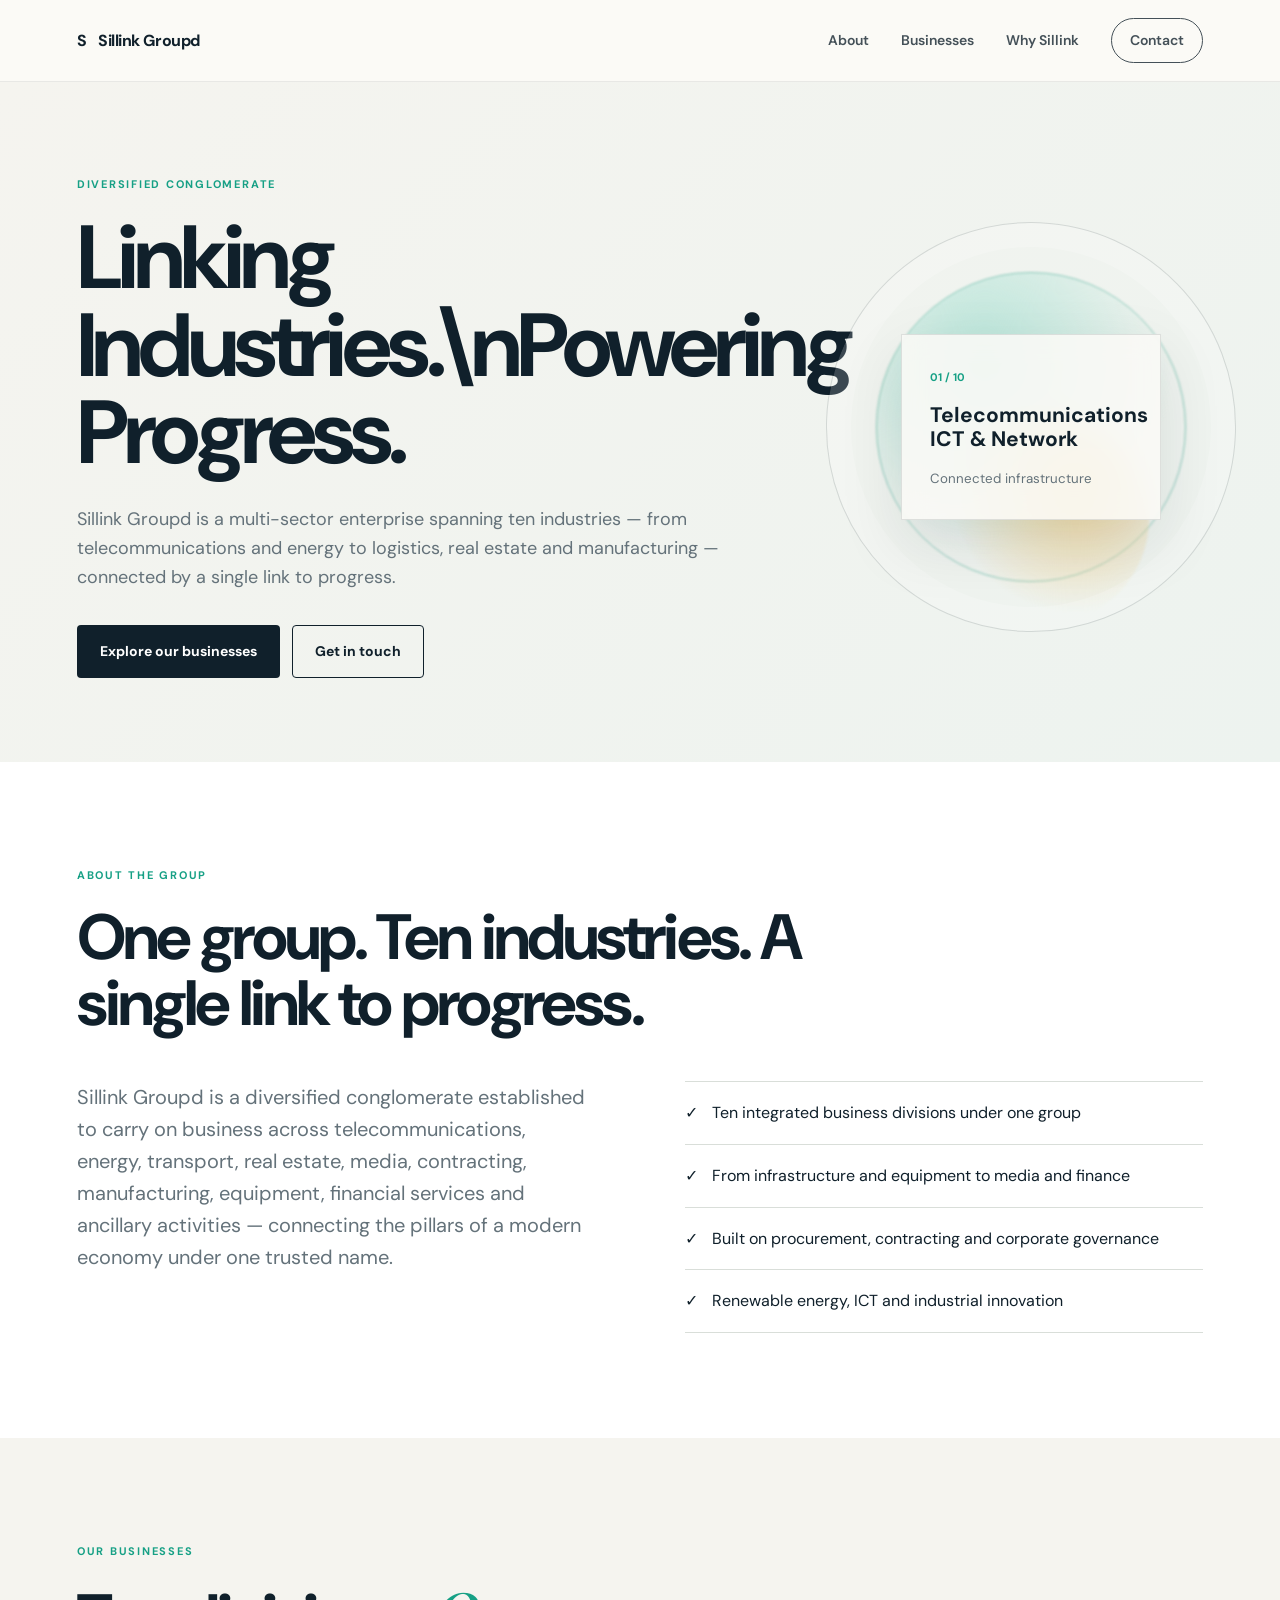
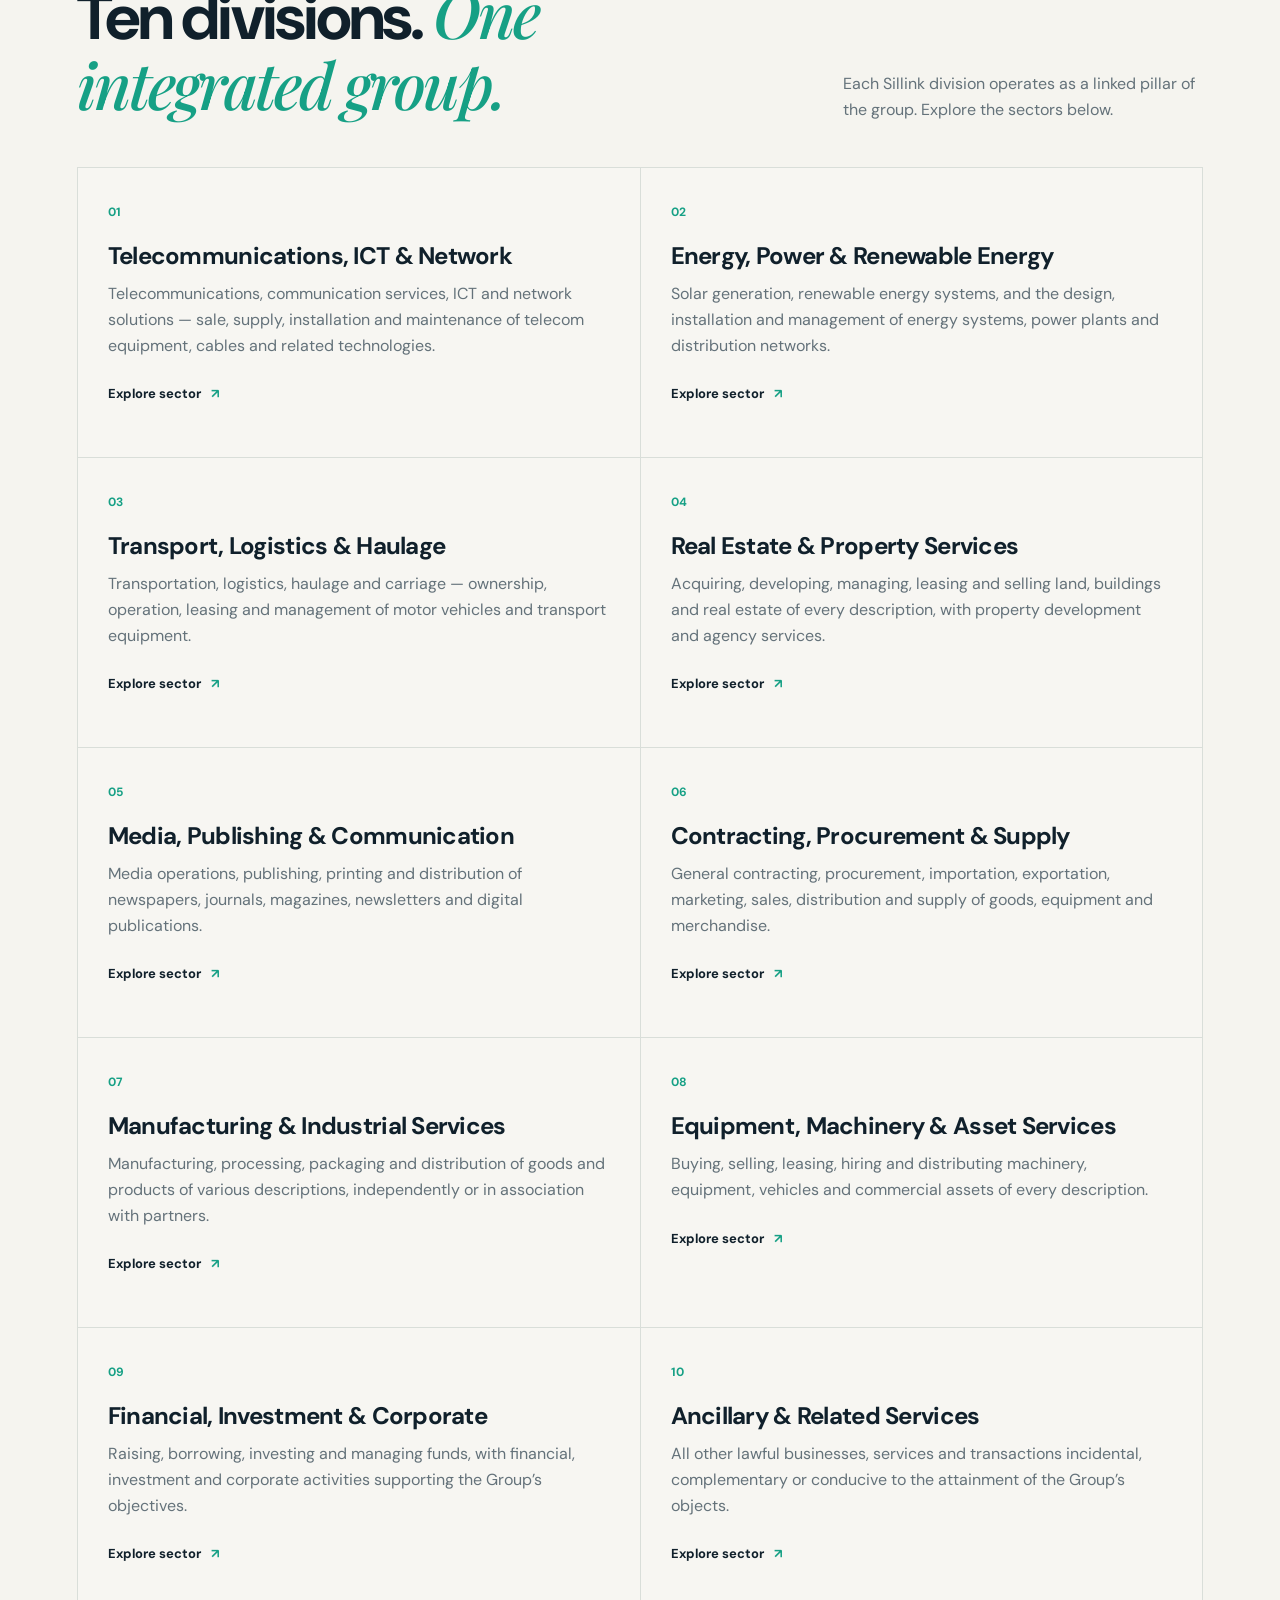
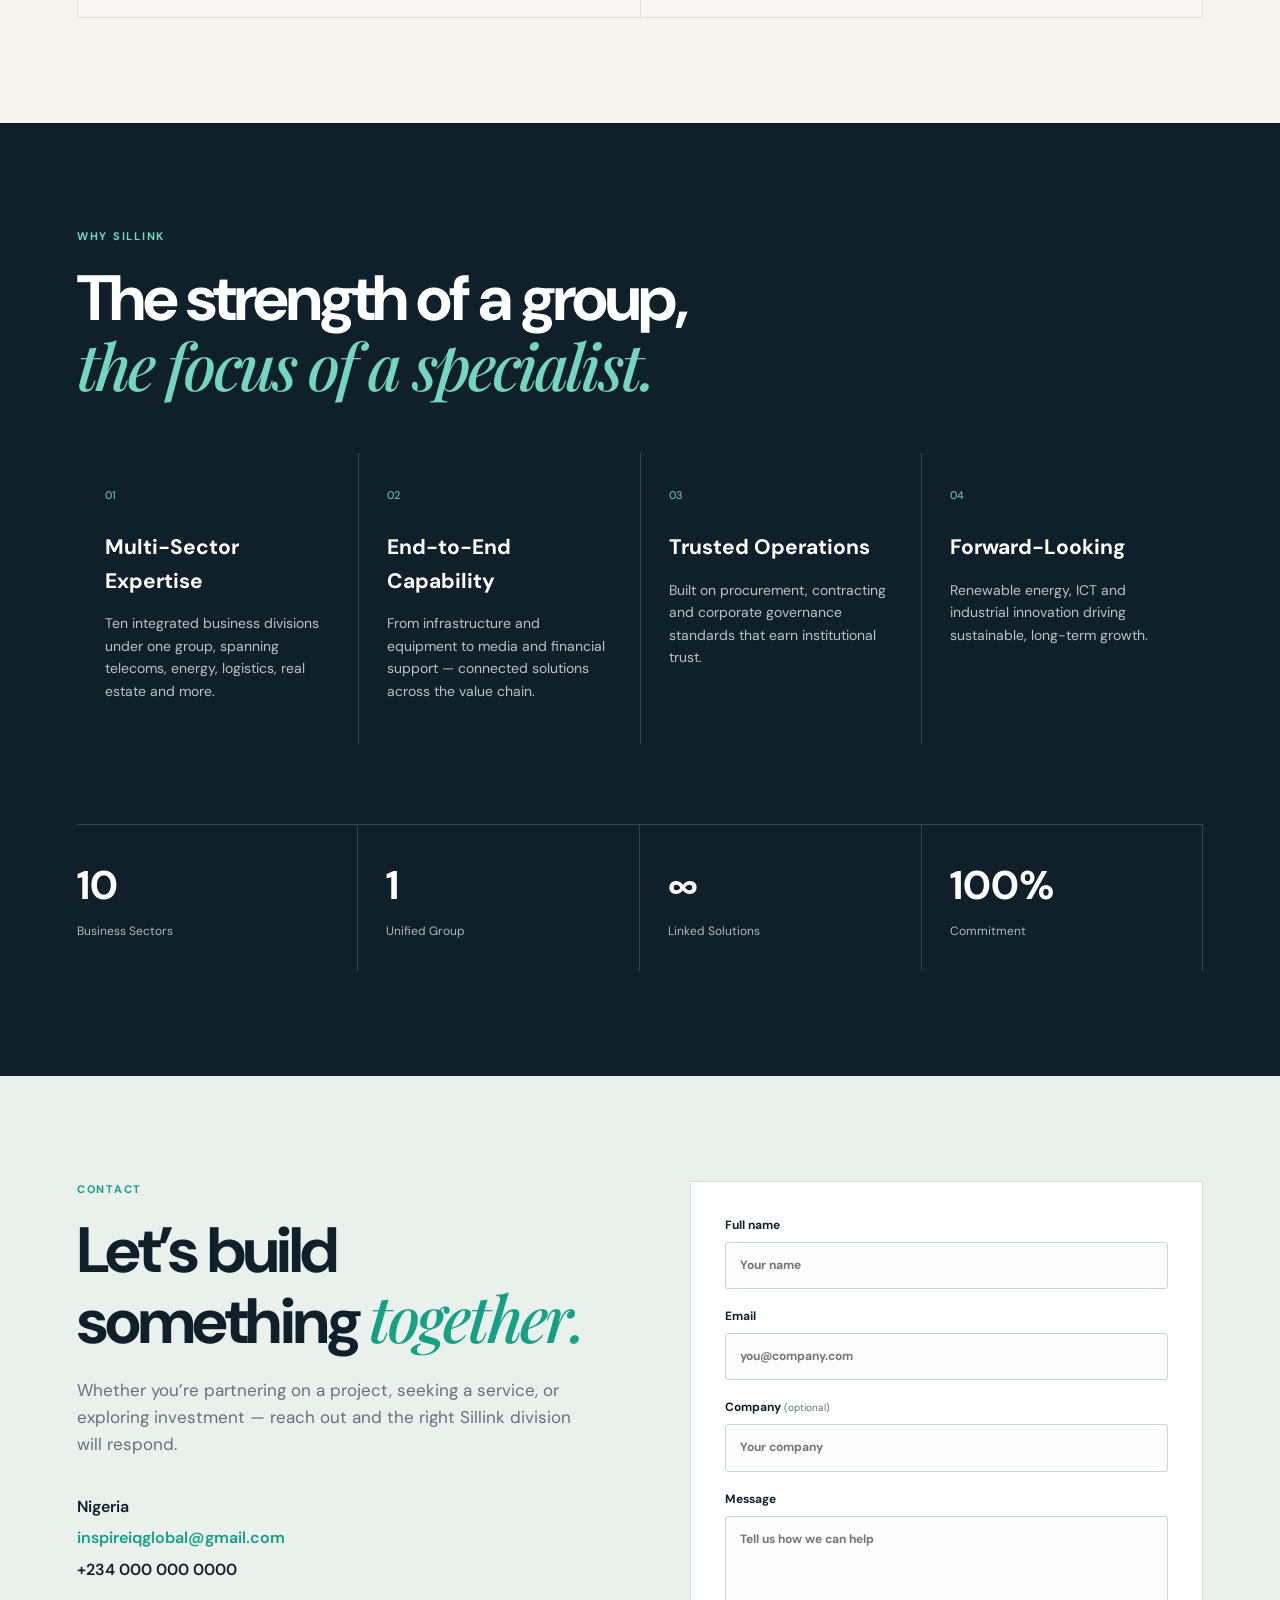
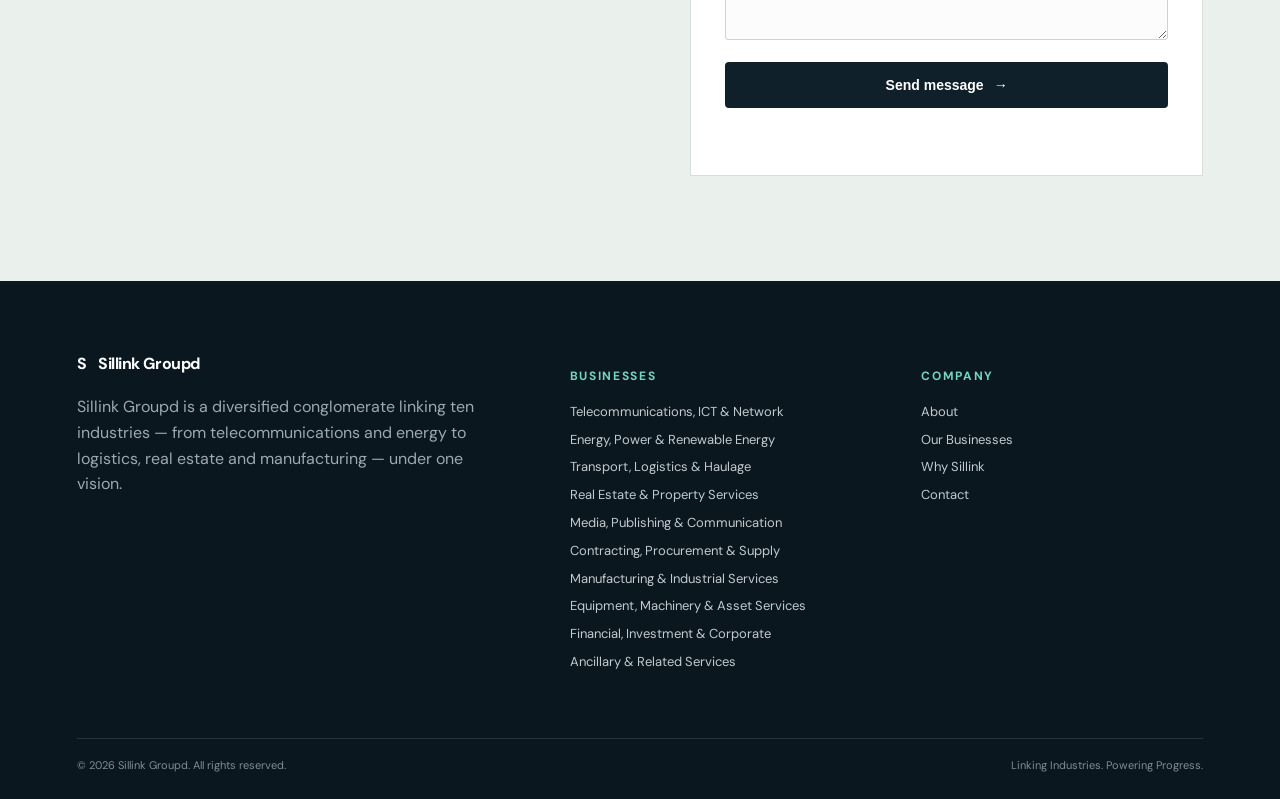
==== index.html @ 0e51fde2 "Add files via upload" ====
<!doctype html>
<html lang="en"><head><meta charset="utf-8"><meta name="viewport" content="width=device-width, initial-scale=1">
<meta name="description" content="Sillink Groupd — Linking Industries. Powering Progress."><meta name="theme-color" content="#10202b"><title>Sillink Groupd | Linking Industries. Powering Progress.</title>
<link rel="icon" href="data:image/svg+xml,%3Csvg xmlns='http://www.w3.org/2000/svg' viewBox='0 0 64 64'%3E%3Crect width='64' height='64' rx='14' fill='%2310202b'/%3E%3Cpath d='M16 19h32v8H25v5h17a7 7 0 0 1 0 14H16v-8h24v-5H23a7 7 0 0 1-7-7z' fill='%2316a085'/%3E%3C/svg%3E">
<style>@import url('https://fonts.googleapis.com/css2?family=DM+Sans:wght@400;500;600;700&family=Playfair+Display:ital,wght@0,500;0,600;1,500;1,600&display=swap');
:root{--ink:#10202b;--accent:#16a085;--gold:#d8a84e;--cream:#f5f4ef;--paper:#fbfaf6;--line:#d9ded9;--muted:#64727a}*{box-sizing:border-box}html{scroll-behavior:smooth}body{margin:0;color:var(--ink);font-family:'DM Sans',sans-serif;background:var(--paper);line-height:1.6}a{text-decoration:none;color:inherit}.site-header{height:82px;display:flex;align-items:center;justify-content:space-between;padding:0 6vw;border-bottom:1px solid rgba(16,32,43,.08);background:rgba(251,250,246,.92);backdrop-filter:blur(14px);position:sticky;top:0;z-index:20}.brand{display:flex;align-items:center;gap:12px;font-weight:700;letter-spacing:-.03em}.brand img{width:34px;height:34px}.site-header nav{display:flex;gap:32px;align-items:center;font-size:14px;font-weight:600}.site-header nav a{opacity:.78}.site-header nav a:hover{opacity:1}.nav-cta{padding:10px 18px;border:1px solid var(--ink);border-radius:99px}.menu{display:none;background:none;border:0;font-size:25px}.hero{min-height:680px;padding:90px 6vw 80px;display:grid;grid-template-columns:1.1fr .9fr;gap:40px;align-items:center;background:linear-gradient(135deg,#f5f4ef 0%,#edf3ef 100%)}.eyebrow,.section-kicker{text-transform:uppercase;letter-spacing:.16em;font-size:11px;font-weight:700;color:var(--accent);margin-bottom:20px}.hero h1{font-size:clamp(52px,7vw,92px);line-height:.98;letter-spacing:-.055em;margin:0 0 28px}.hero h1 em,h2 em{font-family:'Playfair Display',serif;font-weight:500;color:var(--accent)}.hero p{font-size:18px;max-width:650px;color:var(--muted);margin:0 0 34px}.actions{display:flex;gap:12px;flex-wrap:wrap}.btn{display:inline-flex;align-items:center;justify-content:center;gap:10px;padding:14px 22px;border-radius:4px;border:1px solid transparent;font-weight:700;font-size:14px;cursor:pointer}.btn.primary{background:var(--ink);color:white}.btn.primary:hover{background:var(--accent)}.btn.secondary{border-color:var(--ink)}.hero-art{height:480px;position:relative;display:grid;place-items:center}.orb{position:absolute;border-radius:50%;filter:blur(1px)}.orb-a{width:310px;height:310px;background:radial-gradient(circle at 35% 30%,#b6e4d8,transparent 64%);border:1px solid #8ac9ba}.orb-b{width:210px;height:210px;background:radial-gradient(circle at 65% 35%,#f0d79d,transparent 65%);right:8%;bottom:9%}.ring{position:absolute;width:410px;height:410px;border:1px solid rgba(16,32,43,.13);border-radius:50%;transform:rotate(24deg);box-shadow:inset 0 0 0 24px rgba(255,255,255,.18)}.sector-card{position:relative;background:rgba(251,250,246,.87);border:1px solid rgba(16,32,43,.12);padding:28px;width:260px;box-shadow:0 24px 60px rgba(16,32,43,.1);backdrop-filter:blur(12px)}.sector-card span{font-size:11px;color:var(--accent);font-weight:700}.sector-card strong{display:block;font-size:21px;line-height:1.15;margin:14px 0}.sector-card small{color:var(--muted)}section{padding:105px 6vw}.intro{background:white}.intro h2,.businesses h2,.why h2,.contact h2{font-size:clamp(38px,5vw,64px);line-height:1.03;letter-spacing:-.045em;margin:0 0 45px;max-width:850px}.intro-grid{display:grid;grid-template-columns:1fr 1fr;gap:90px}.intro-grid>p{font-size:20px;color:var(--muted);margin:0}.checklist{border-top:1px solid var(--line)}.checklist div{padding:18px 0;border-bottom:1px solid var(--line);display:flex;gap:14px}.checklist div:first-letter{color:var(--accent)}.businesses{background:var(--cream)}.section-head{display:flex;justify-content:space-between;gap:60px;align-items:end;margin-bottom:45px}.section-head h2{margin-bottom:0}.section-head>p{max-width:360px;color:var(--muted);margin:0}.business-grid{display:grid;grid-template-columns:repeat(2,1fr);border-top:1px solid var(--line);border-left:1px solid var(--line)}.business{min-height:290px;padding:30px;border-right:1px solid var(--line);border-bottom:1px solid var(--line);transition:.25s;background:rgba(255,255,255,.18)}.business:hover{background:white;transform:translateY(-3px)}.business>span{font-size:12px;color:var(--accent);font-weight:700}.business h3{font-size:24px;line-height:1.15;margin:18px 0 12px;letter-spacing:-.03em}.business p{color:var(--muted);max-width:650px;margin:0 0 22px}.business a{font-size:13px;font-weight:700}.business a b{color:var(--accent);margin-left:7px}.why{background:var(--ink);color:white}.why .section-kicker{color:#74d5c1}.why h2{color:white}.why h2 em{color:#74d5c1}.why-grid{display:grid;grid-template-columns:repeat(4,1fr);gap:1px;background:rgba(255,255,255,.16);margin-top:50px}.why-grid article{padding:28px;background:var(--ink);min-height:250px}.why-grid span{font-size:11px;color:#74d5c1}.why-grid h3{font-size:21px;margin:25px 0 10px}.why-grid p{color:#b9c3c7;font-size:14px}.stats{display:grid;grid-template-columns:repeat(4,1fr);border-top:1px solid rgba(255,255,255,.16);margin-top:80px}.stats div{padding:28px 0;border-right:1px solid rgba(255,255,255,.16)}.stats div:not(:first-child){padding-left:28px}.stats strong{font-size:40px;display:block}.stats span{font-size:12px;color:#aeb9be}.contact{display:grid;grid-template-columns:1fr 1fr;gap:100px;background:#eaf0ec}.contact h2{margin-bottom:22px}.contact-copy>p{color:var(--muted);font-size:17px;max-width:600px}.contact-details{display:flex;flex-direction:column;gap:6px;margin-top:35px;font-weight:600}.contact-details a{color:var(--accent)}form{background:white;padding:34px;border:1px solid var(--line)}label{display:block;font-size:12px;font-weight:700;margin-bottom:18px}label small{font-weight:400;color:var(--muted)}input,textarea{display:block;width:100%;margin-top:7px;padding:13px 14px;border:1px solid #ccd4d0;border-radius:3px;font:inherit;background:#fbfcfb;outline:none}input:focus,textarea:focus{border-color:var(--accent)}form .btn{width:100%;margin-top:4px}#formStatus{font-size:13px;margin-top:13px;color:var(--accent);min-height:20px}footer{background:#0b171f;color:white;padding:70px 6vw 25px}.footer-main{display:grid;grid-template-columns:1.5fr 1fr 1fr;gap:70px}.footer-main .brand{margin-bottom:18px}.footer-main p{color:#9ca9af;max-width:430px}.footer-main h4{font-size:12px;text-transform:uppercase;letter-spacing:.14em;color:#74d5c1}.footer-links{display:flex;flex-direction:column;gap:7px;font-size:13px;color:#c2cace}.footer-bottom{margin-top:65px;padding-top:18px;border-top:1px solid rgba(255,255,255,.12);display:flex;justify-content:space-between;color:#7f8d94;font-size:11px}.footer-links a:hover{color:white}@media(max-width:850px){.site-header nav{display:none}.site-header nav.open{display:flex;position:absolute;top:82px;left:0;right:0;background:var(--paper);padding:20px 6vw;flex-direction:column;align-items:flex-start;border-bottom:1px solid var(--line)}.menu{display:block}.hero,.contact{grid-template-columns:1fr}.hero-art{height:350px}.intro-grid,.business-grid{grid-template-columns:1fr}.section-head{display:block}.section-head>p{margin-top:20px}.why-grid{grid-template-columns:1fr 1fr}.stats{grid-template-columns:1fr 1fr}.footer-main{grid-template-columns:1fr 1fr}.footer-main>div:first-child{grid-column:1/-1}}@media(max-width:520px){section{padding:75px 5vw}.site-header{padding:0 5vw}.hero{padding:70px 5vw}.hero h1{font-size:48px}.hero-art{transform:scale(.86)}.why-grid,.stats,.footer-main{grid-template-columns:1fr}.footer-main>div:first-child{grid-column:auto}.footer-bottom{display:block}.footer-bottom span{display:block;margin:8px 0}}

</style></head><body>
<header class="site-header"><a class="brand" href="#top" aria-label="Sillink Groupd home"><span class="brand-mark" aria-hidden="true">S</span><span data-content="brand">Sillink Groupd</span></a><button class="menu" aria-label="Open menu" aria-expanded="false">☰</button><nav><a href="#about">About</a><a href="#businesses">Businesses</a><a href="#why">Why Sillink</a><a href="#contact" class="nav-cta">Contact</a></nav></header>
<main id="top"><section class="hero"><div class="hero-copy"><div class="eyebrow" data-content="eyebrow">Diversified Conglomerate</div><h1 data-content="heroTitle">Linking Industries.<br><em>Powering Progress.</em></h1><p data-content="heroText"></p><div class="actions"><a href="#businesses" class="btn primary" data-content="heroPrimary">Explore our businesses</a><a href="#contact" class="btn secondary" data-content="heroSecondary">Get in touch <span>↗</span></a></div></div><div class="hero-art" aria-hidden="true"><div class="orb orb-a"></div><div class="orb orb-b"></div><div class="ring"></div><div class="sector-card"><span>01 / 10</span><strong>Telecommunications<br>ICT &amp; Network</strong><small>Connected infrastructure</small></div></div></section>
<section class="intro" id="about"><div class="section-kicker">About the Group</div><h2 data-content="aboutTitle"></h2><div class="intro-grid"><p data-content="aboutText"></p><div class="checklist"><div>✓ <span>Ten integrated business divisions under one group</span></div><div>✓ <span>From infrastructure and equipment to media and finance</span></div><div>✓ <span>Built on procurement, contracting and corporate governance</span></div><div>✓ <span>Renewable energy, ICT and industrial innovation</span></div></div></div></section>
<section class="businesses" id="businesses"><div class="section-head"><div><div class="section-kicker">Our Businesses</div><h2>Ten divisions. <em>One integrated group.</em></h2></div><p>Each Sillink division operates as a linked pillar of the group. Explore the sectors below.</p></div><div class="business-grid" id="businessGrid"></div></section>
<section class="why" id="why"><div class="section-kicker">Why Sillink</div><h2>The strength of a group,<br><em>the focus of a specialist.</em></h2><div class="why-grid" id="whyGrid"></div><div class="stats"><div><strong>10</strong><span>Business Sectors</span></div><div><strong>1</strong><span>Unified Group</span></div><div><strong>∞</strong><span>Linked Solutions</span></div><div><strong>100%</strong><span>Commitment</span></div></div></section>
<section class="contact" id="contact"><div class="contact-copy"><div class="section-kicker">Contact</div><h2>Let’s build something <em>together.</em></h2><p>Whether you’re partnering on a project, seeking a service, or exploring investment — reach out and the right Sillink division will respond.</p><div class="contact-details"><span>Nigeria</span><a data-content="email" href="mailto:inspireiqglobal@gmail.com">inspireiqglobal@gmail.com</a><span data-content="phone">+234 000 000 0000</span></div></div>
<form id="contactForm"><label>Full name<input required name="name" autocomplete="name" placeholder="Your name"></label><label>Email<input required type="email" name="email" autocomplete="email" placeholder="you@company.com"></label><label>Company <small>(optional)</small><input name="company" autocomplete="organization" placeholder="Your company"></label><label>Message<textarea required name="message" rows="5" placeholder="Tell us how we can help"></textarea></label><button class="btn primary" type="submit">Send message <span>→</span></button><div id="formStatus" role="status" aria-live="polite"></div></form></section></main>
<footer><div class="footer-main"><div><a class="brand" href="#top"><span class="brand-mark" aria-hidden="true">S</span><span data-content="brand">Sillink Groupd</span></a><p data-content="footerText"></p></div><div><h4>Businesses</h4><div class="footer-links" id="footerBusinesses"></div></div><div><h4>Company</h4><div class="footer-links"><a href="#about">About</a><a href="#businesses">Our Businesses</a><a href="#why">Why Sillink</a><a href="#contact">Contact</a></div></div></div><div class="footer-bottom"><span data-content="copyright">© 2026 Sillink Groupd. All rights reserved.</span><span data-content="tagline">Linking Industries. Powering Progress.</span></div></footer>
<script>
const content={"brand": "Sillink Groupd", "eyebrow": "Diversified Conglomerate", "heroTitle": "Linking Industries.\\nPowering Progress.", "heroText": "Sillink Groupd is a multi-sector enterprise spanning ten industries — from telecommunications and energy to logistics, real estate and manufacturing — connected by a single link to progress.", "heroPrimary": "Explore our businesses", "heroSecondary": "Get in touch", "aboutTitle": "One group. Ten industries. A single link to progress.", "aboutText": "Sillink Groupd is a diversified conglomerate established to carry on business across telecommunications, energy, transport, real estate, media, contracting, manufacturing, equipment, financial services and ancillary activities — connecting the pillars of a modern economy under one trusted name.", "email": "inspireiqglobal@gmail.com", "phone": "+234 000 000 0000", "footerText": "Sillink Groupd is a diversified conglomerate linking ten industries — from telecommunications and energy to logistics, real estate and manufacturing — under one vision.", "copyright": "© 2026 Sillink Groupd. All rights reserved.", "tagline": "Linking Industries. Powering Progress.", "theme": {"ink": "#10202b", "accent": "#16a085", "gold": "#d8a84e", "cream": "#f5f4ef", "paper": "#fbfaf6"}, "businesses": [["01", "Telecommunications, ICT & Network", "Telecommunications, communication services, ICT and network solutions — sale, supply, installation and maintenance of telecom equipment, cables and related technologies."], ["02", "Energy, Power & Renewable Energy", "Solar generation, renewable energy systems, and the design, installation and management of energy systems, power plants and distribution networks."], ["03", "Transport, Logistics & Haulage", "Transportation, logistics, haulage and carriage — ownership, operation, leasing and management of motor vehicles and transport equipment."], ["04", "Real Estate & Property Services", "Acquiring, developing, managing, leasing and selling land, buildings and real estate of every description, with property development and agency services."], ["05", "Media, Publishing & Communication", "Media operations, publishing, printing and distribution of newspapers, journals, magazines, newsletters and digital publications."], ["06", "Contracting, Procurement & Supply", "General contracting, procurement, importation, exportation, marketing, sales, distribution and supply of goods, equipment and merchandise."], ["07", "Manufacturing & Industrial Services", "Manufacturing, processing, packaging and distribution of goods and products of various descriptions, independently or in association with partners."], ["08", "Equipment, Machinery & Asset Services", "Buying, selling, leasing, hiring and distributing machinery, equipment, vehicles and commercial assets of every description."], ["09", "Financial, Investment & Corporate", "Raising, borrowing, investing and managing funds, with financial, investment and corporate activities supporting the Group’s objectives."], ["10", "Ancillary & Related Services", "All other lawful businesses, services and transactions incidental, complementary or conducive to the attainment of the Group’s objects."]], "why": [["Multi-Sector Expertise", "Ten integrated business divisions under one group, spanning telecoms, energy, logistics, real estate and more."], ["End-to-End Capability", "From infrastructure and equipment to media and financial support — connected solutions across the value chain."], ["Trusted Operations", "Built on procurement, contracting and corporate governance standards that earn institutional trust."], ["Forward-Looking", "Renewable energy, ICT and industrial innovation driving sustainable, long-term growth."]]};
const esc=s=>String(s??'').replace(/[&<>"']/g,m=>({'&':'&amp;','<':'&lt;','>':'&gt;','"':'&quot;',"'":'&#039;'}[m]));
function render(){document.querySelectorAll('[data-content]').forEach(el=>{const k=el.dataset.content;if(content[k]!==undefined){el.textContent=content[k];if(k==='email'&&el.tagName==='A')el.href='mailto:'+content[k];}});document.title=(content.brand||'Sillink Groupd')+' | Linking Industries. Powering Progress.';if(content.theme)Object.entries(content.theme).forEach(([k,v])=>document.documentElement.style.setProperty('--'+k,v));
const bg=document.getElementById('businessGrid');bg.innerHTML=content.businesses.map(b=>`<article class="business"><span>${esc(b[0])}</span><h3>${esc(b[1])}</h3><p>${esc(b[2])}</p><a href="#contact">Explore sector <b>↗</b></a></article>`).join('');
document.getElementById('whyGrid').innerHTML=content.why.map((w,i)=>`<article><span>0${i+1}</span><h3>${esc(w[0])}</h3><p>${esc(w[1])}</p></article>`).join('');document.getElementById('footerBusinesses').innerHTML=content.businesses.map(b=>`<a href="#businesses">${esc(b[1])}</a>`).join('');const title=document.querySelector('.hero h1');if(title&&content.heroTitle){const p=content.heroTitle.split('\n');title.innerHTML=esc(p[0])+'<br><em>'+esc(p[1]||'')+'</em>';}}
render();document.querySelector('.menu').addEventListener('click',()=>{const nav=document.querySelector('nav');nav.classList.toggle('open');document.querySelector('.menu').setAttribute('aria-expanded',nav.classList.contains('open')?'true':'false');});document.querySelectorAll('nav a').forEach(a=>a.addEventListener('click',()=>document.querySelector('nav').classList.remove('open')));
document.getElementById('contactForm').addEventListener('submit',e=>{e.preventDefault();const f=new FormData(e.target);const subject=encodeURIComponent('Sillink Groupd website enquiry — '+f.get('name'));const body=encodeURIComponent('Name: '+f.get('name')+'\nEmail: '+f.get('email')+'\nCompany: '+(f.get('company')||'Not provided')+'\n\nMessage:\n'+f.get('message'));document.getElementById('formStatus').textContent='Opening your email app to send this enquiry. If it does not open, email inspireiqglobal@gmail.com directly.';window.location.href='mailto:inspireiqglobal@gmail.com?subject='+subject+'&body='+body;});
</script></body></html>
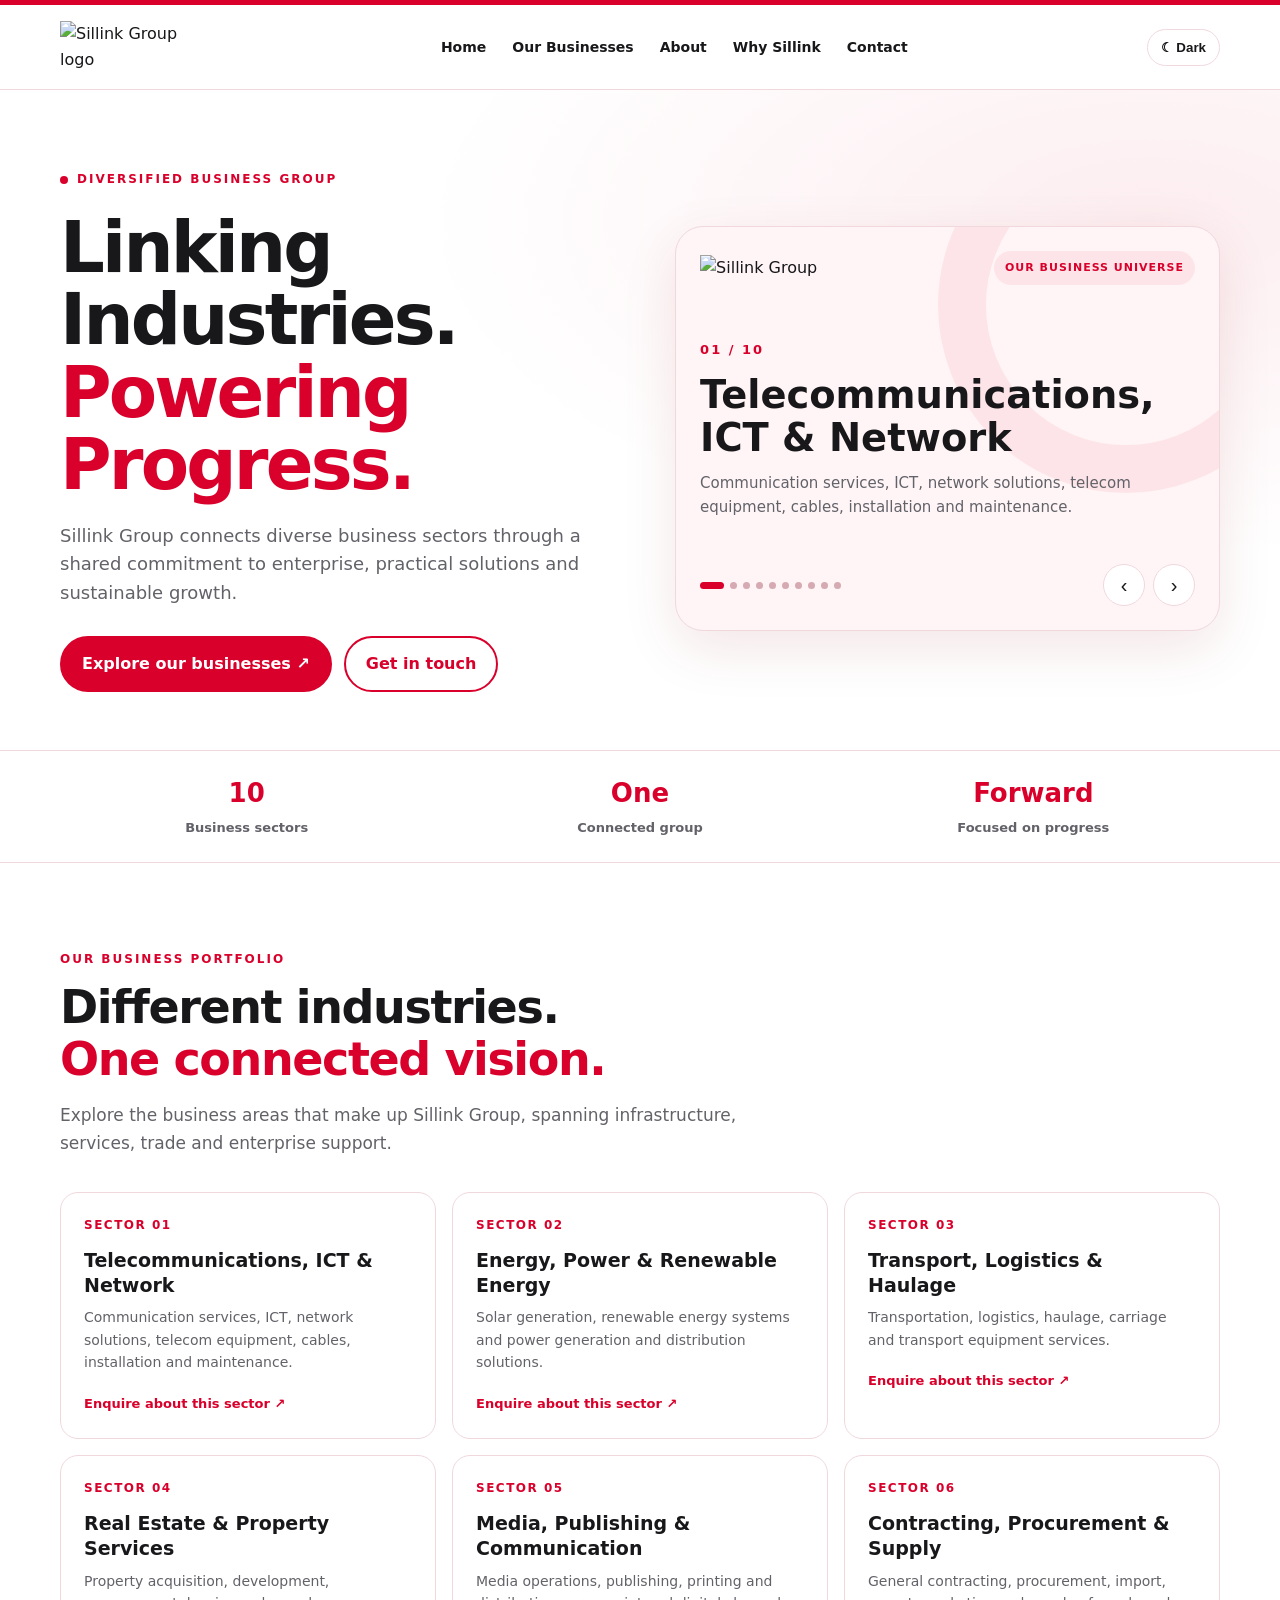
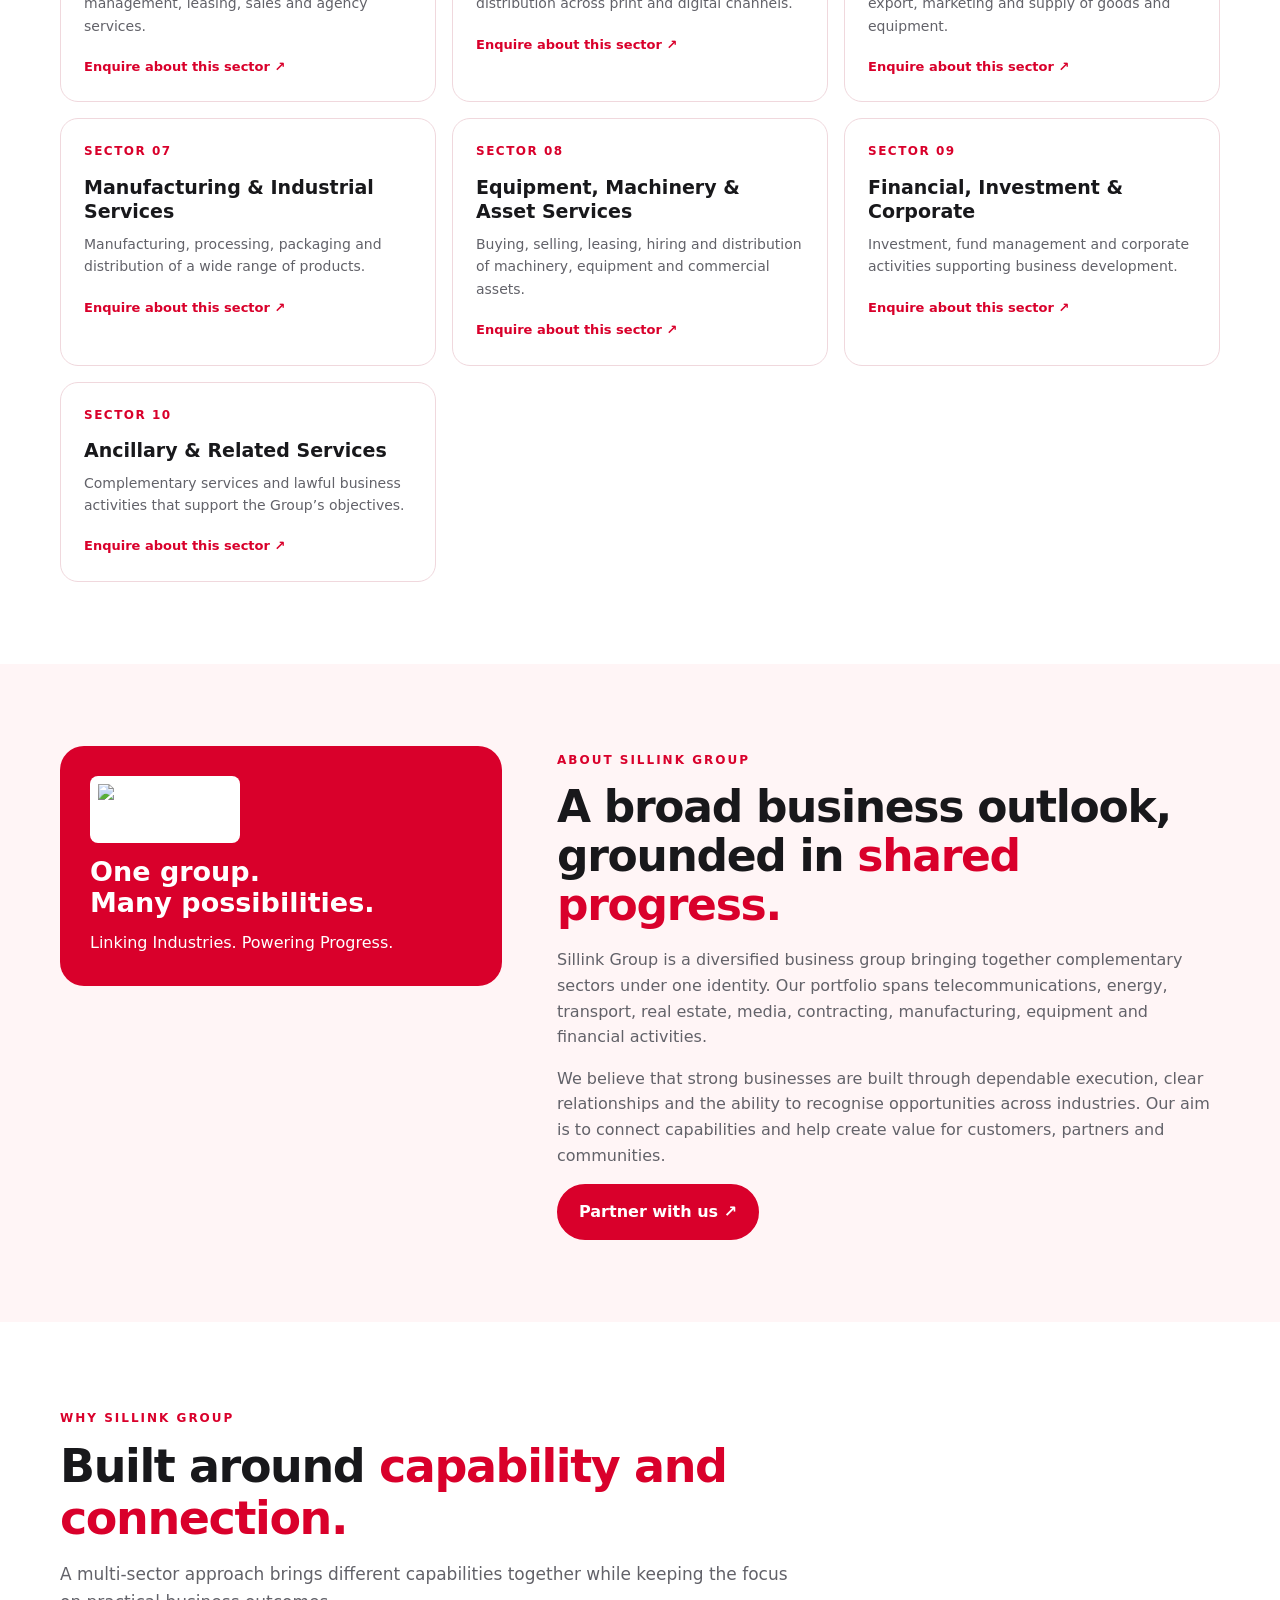
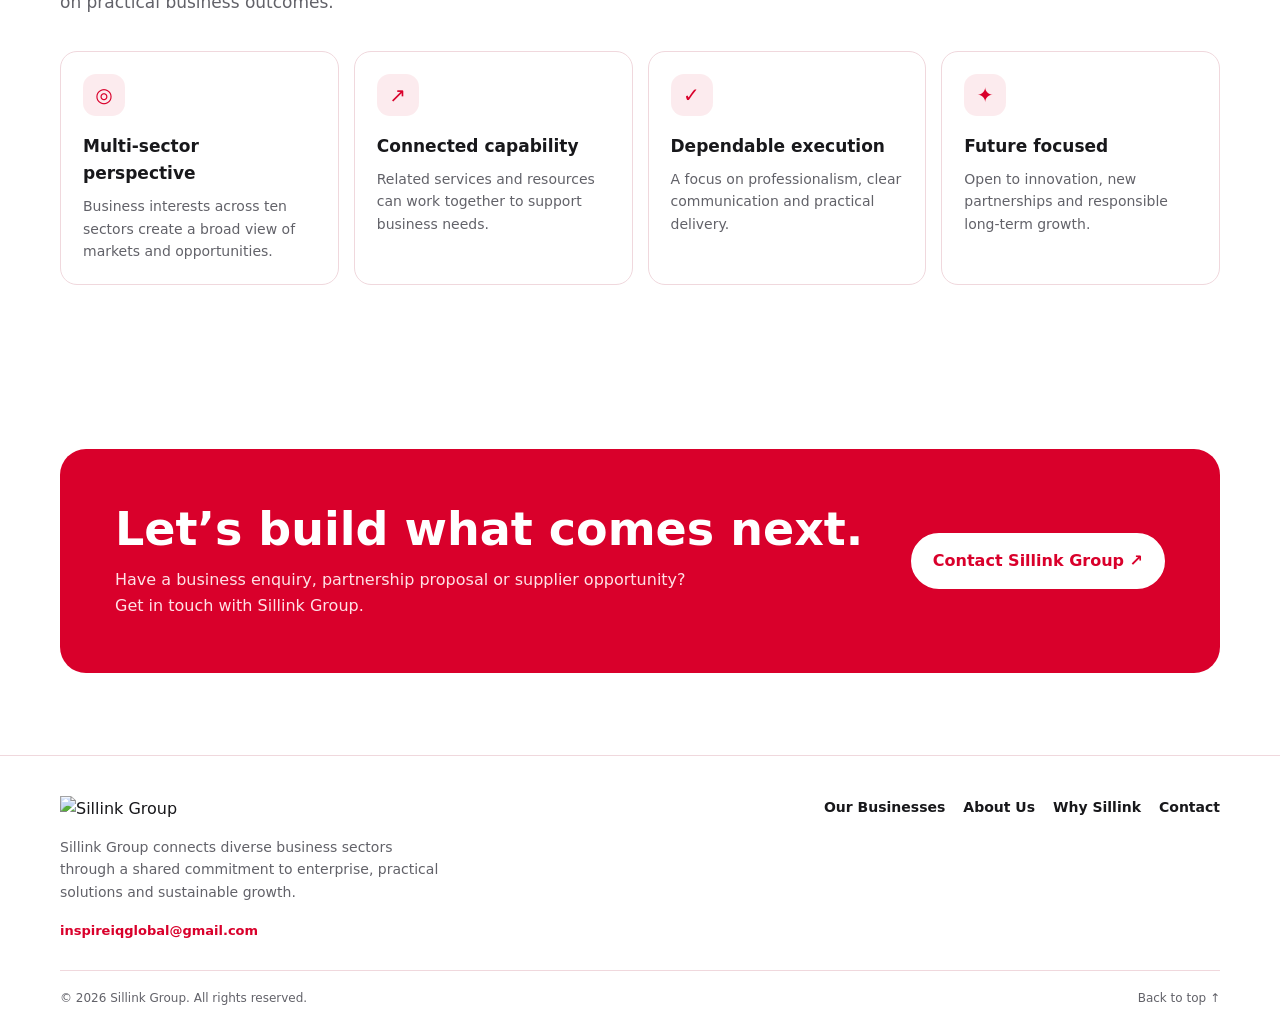
==== commit 24b2ab9b: "Add files via upload" ====
--- a/index.html
+++ b/index.html
@@ -1,25 +1,41 @@
 <!doctype html>
-<html lang="en"><head><meta charset="utf-8"><meta name="viewport" content="width=device-width, initial-scale=1">
-<meta name="description" content="Sillink Groupd — Linking Industries. Powering Progress."><meta name="theme-color" content="#10202b"><title>Sillink Groupd | Linking Industries. Powering Progress.</title>
-<link rel="icon" href="data:image/svg+xml,%3Csvg xmlns='http://www.w3.org/2000/svg' viewBox='0 0 64 64'%3E%3Crect width='64' height='64' rx='14' fill='%2310202b'/%3E%3Cpath d='M16 19h32v8H25v5h17a7 7 0 0 1 0 14H16v-8h24v-5H23a7 7 0 0 1-7-7z' fill='%2316a085'/%3E%3C/svg%3E">
-<style>@import url('https://fonts.googleapis.com/css2?family=DM+Sans:wght@400;500;600;700&family=Playfair+Display:ital,wght@0,500;0,600;1,500;1,600&display=swap');
-:root{--ink:#10202b;--accent:#16a085;--gold:#d8a84e;--cream:#f5f4ef;--paper:#fbfaf6;--line:#d9ded9;--muted:#64727a}*{box-sizing:border-box}html{scroll-behavior:smooth}body{margin:0;color:var(--ink);font-family:'DM Sans',sans-serif;background:var(--paper);line-height:1.6}a{text-decoration:none;color:inherit}.site-header{height:82px;display:flex;align-items:center;justify-content:space-between;padding:0 6vw;border-bottom:1px solid rgba(16,32,43,.08);background:rgba(251,250,246,.92);backdrop-filter:blur(14px);position:sticky;top:0;z-index:20}.brand{display:flex;align-items:center;gap:12px;font-weight:700;letter-spacing:-.03em}.brand img{width:34px;height:34px}.site-header nav{display:flex;gap:32px;align-items:center;font-size:14px;font-weight:600}.site-header nav a{opacity:.78}.site-header nav a:hover{opacity:1}.nav-cta{padding:10px 18px;border:1px solid var(--ink);border-radius:99px}.menu{display:none;background:none;border:0;font-size:25px}.hero{min-height:680px;padding:90px 6vw 80px;display:grid;grid-template-columns:1.1fr .9fr;gap:40px;align-items:center;background:linear-gradient(135deg,#f5f4ef 0%,#edf3ef 100%)}.eyebrow,.section-kicker{text-transform:uppercase;letter-spacing:.16em;font-size:11px;font-weight:700;color:var(--accent);margin-bottom:20px}.hero h1{font-size:clamp(52px,7vw,92px);line-height:.98;letter-spacing:-.055em;margin:0 0 28px}.hero h1 em,h2 em{font-family:'Playfair Display',serif;font-weight:500;color:var(--accent)}.hero p{font-size:18px;max-width:650px;color:var(--muted);margin:0 0 34px}.actions{display:flex;gap:12px;flex-wrap:wrap}.btn{display:inline-flex;align-items:center;justify-content:center;gap:10px;padding:14px 22px;border-radius:4px;border:1px solid transparent;font-weight:700;font-size:14px;cursor:pointer}.btn.primary{background:var(--ink);color:white}.btn.primary:hover{background:var(--accent)}.btn.secondary{border-color:var(--ink)}.hero-art{height:480px;position:relative;display:grid;place-items:center}.orb{position:absolute;border-radius:50%;filter:blur(1px)}.orb-a{width:310px;height:310px;background:radial-gradient(circle at 35% 30%,#b6e4d8,transparent 64%);border:1px solid #8ac9ba}.orb-b{width:210px;height:210px;background:radial-gradient(circle at 65% 35%,#f0d79d,transparent 65%);right:8%;bottom:9%}.ring{position:absolute;width:410px;height:410px;border:1px solid rgba(16,32,43,.13);border-radius:50%;transform:rotate(24deg);box-shadow:inset 0 0 0 24px rgba(255,255,255,.18)}.sector-card{position:relative;background:rgba(251,250,246,.87);border:1px solid rgba(16,32,43,.12);padding:28px;width:260px;box-shadow:0 24px 60px rgba(16,32,43,.1);backdrop-filter:blur(12px)}.sector-card span{font-size:11px;color:var(--accent);font-weight:700}.sector-card strong{display:block;font-size:21px;line-height:1.15;margin:14px 0}.sector-card small{color:var(--muted)}section{padding:105px 6vw}.intro{background:white}.intro h2,.businesses h2,.why h2,.contact h2{font-size:clamp(38px,5vw,64px);line-height:1.03;letter-spacing:-.045em;margin:0 0 45px;max-width:850px}.intro-grid{display:grid;grid-template-columns:1fr 1fr;gap:90px}.intro-grid>p{font-size:20px;color:var(--muted);margin:0}.checklist{border-top:1px solid var(--line)}.checklist div{padding:18px 0;border-bottom:1px solid var(--line);display:flex;gap:14px}.checklist div:first-letter{color:var(--accent)}.businesses{background:var(--cream)}.section-head{display:flex;justify-content:space-between;gap:60px;align-items:end;margin-bottom:45px}.section-head h2{margin-bottom:0}.section-head>p{max-width:360px;color:var(--muted);margin:0}.business-grid{display:grid;grid-template-columns:repeat(2,1fr);border-top:1px solid var(--line);border-left:1px solid var(--line)}.business{min-height:290px;padding:30px;border-right:1px solid var(--line);border-bottom:1px solid var(--line);transition:.25s;background:rgba(255,255,255,.18)}.business:hover{background:white;transform:translateY(-3px)}.business>span{font-size:12px;color:var(--accent);font-weight:700}.business h3{font-size:24px;line-height:1.15;margin:18px 0 12px;letter-spacing:-.03em}.business p{color:var(--muted);max-width:650px;margin:0 0 22px}.business a{font-size:13px;font-weight:700}.business a b{color:var(--accent);margin-left:7px}.why{background:var(--ink);color:white}.why .section-kicker{color:#74d5c1}.why h2{color:white}.why h2 em{color:#74d5c1}.why-grid{display:grid;grid-template-columns:repeat(4,1fr);gap:1px;background:rgba(255,255,255,.16);margin-top:50px}.why-grid article{padding:28px;background:var(--ink);min-height:250px}.why-grid span{font-size:11px;color:#74d5c1}.why-grid h3{font-size:21px;margin:25px 0 10px}.why-grid p{color:#b9c3c7;font-size:14px}.stats{display:grid;grid-template-columns:repeat(4,1fr);border-top:1px solid rgba(255,255,255,.16);margin-top:80px}.stats div{padding:28px 0;border-right:1px solid rgba(255,255,255,.16)}.stats div:not(:first-child){padding-left:28px}.stats strong{font-size:40px;display:block}.stats span{font-size:12px;color:#aeb9be}.contact{display:grid;grid-template-columns:1fr 1fr;gap:100px;background:#eaf0ec}.contact h2{margin-bottom:22px}.contact-copy>p{color:var(--muted);font-size:17px;max-width:600px}.contact-details{display:flex;flex-direction:column;gap:6px;margin-top:35px;font-weight:600}.contact-details a{color:var(--accent)}form{background:white;padding:34px;border:1px solid var(--line)}label{display:block;font-size:12px;font-weight:700;margin-bottom:18px}label small{font-weight:400;color:var(--muted)}input,textarea{display:block;width:100%;margin-top:7px;padding:13px 14px;border:1px solid #ccd4d0;border-radius:3px;font:inherit;background:#fbfcfb;outline:none}input:focus,textarea:focus{border-color:var(--accent)}form .btn{width:100%;margin-top:4px}#formStatus{font-size:13px;margin-top:13px;color:var(--accent);min-height:20px}footer{background:#0b171f;color:white;padding:70px 6vw 25px}.footer-main{display:grid;grid-template-columns:1.5fr 1fr 1fr;gap:70px}.footer-main .brand{margin-bottom:18px}.footer-main p{color:#9ca9af;max-width:430px}.footer-main h4{font-size:12px;text-transform:uppercase;letter-spacing:.14em;color:#74d5c1}.footer-links{display:flex;flex-direction:column;gap:7px;font-size:13px;color:#c2cace}.footer-bottom{margin-top:65px;padding-top:18px;border-top:1px solid rgba(255,255,255,.12);display:flex;justify-content:space-between;color:#7f8d94;font-size:11px}.footer-links a:hover{color:white}@media(max-width:850px){.site-header nav{display:none}.site-header nav.open{display:flex;position:absolute;top:82px;left:0;right:0;background:var(--paper);padding:20px 6vw;flex-direction:column;align-items:flex-start;border-bottom:1px solid var(--line)}.menu{display:block}.hero,.contact{grid-template-columns:1fr}.hero-art{height:350px}.intro-grid,.business-grid{grid-template-columns:1fr}.section-head{display:block}.section-head>p{margin-top:20px}.why-grid{grid-template-columns:1fr 1fr}.stats{grid-template-columns:1fr 1fr}.footer-main{grid-template-columns:1fr 1fr}.footer-main>div:first-child{grid-column:1/-1}}@media(max-width:520px){section{padding:75px 5vw}.site-header{padding:0 5vw}.hero{padding:70px 5vw}.hero h1{font-size:48px}.hero-art{transform:scale(.86)}.why-grid,.stats,.footer-main{grid-template-columns:1fr}.footer-main>div:first-child{grid-column:auto}.footer-bottom{display:block}.footer-bottom span{display:block;margin:8px 0}}
-
-</style></head><body>
-<header class="site-header"><a class="brand" href="#top" aria-label="Sillink Groupd home"><span class="brand-mark" aria-hidden="true">S</span><span data-content="brand">Sillink Groupd</span></a><button class="menu" aria-label="Open menu" aria-expanded="false">☰</button><nav><a href="#about">About</a><a href="#businesses">Businesses</a><a href="#why">Why Sillink</a><a href="#contact" class="nav-cta">Contact</a></nav></header>
-<main id="top"><section class="hero"><div class="hero-copy"><div class="eyebrow" data-content="eyebrow">Diversified Conglomerate</div><h1 data-content="heroTitle">Linking Industries.<br><em>Powering Progress.</em></h1><p data-content="heroText"></p><div class="actions"><a href="#businesses" class="btn primary" data-content="heroPrimary">Explore our businesses</a><a href="#contact" class="btn secondary" data-content="heroSecondary">Get in touch <span>↗</span></a></div></div><div class="hero-art" aria-hidden="true"><div class="orb orb-a"></div><div class="orb orb-b"></div><div class="ring"></div><div class="sector-card"><span>01 / 10</span><strong>Telecommunications<br>ICT &amp; Network</strong><small>Connected infrastructure</small></div></div></section>
-<section class="intro" id="about"><div class="section-kicker">About the Group</div><h2 data-content="aboutTitle"></h2><div class="intro-grid"><p data-content="aboutText"></p><div class="checklist"><div>✓ <span>Ten integrated business divisions under one group</span></div><div>✓ <span>From infrastructure and equipment to media and finance</span></div><div>✓ <span>Built on procurement, contracting and corporate governance</span></div><div>✓ <span>Renewable energy, ICT and industrial innovation</span></div></div></div></section>
-<section class="businesses" id="businesses"><div class="section-head"><div><div class="section-kicker">Our Businesses</div><h2>Ten divisions. <em>One integrated group.</em></h2></div><p>Each Sillink division operates as a linked pillar of the group. Explore the sectors below.</p></div><div class="business-grid" id="businessGrid"></div></section>
-<section class="why" id="why"><div class="section-kicker">Why Sillink</div><h2>The strength of a group,<br><em>the focus of a specialist.</em></h2><div class="why-grid" id="whyGrid"></div><div class="stats"><div><strong>10</strong><span>Business Sectors</span></div><div><strong>1</strong><span>Unified Group</span></div><div><strong>∞</strong><span>Linked Solutions</span></div><div><strong>100%</strong><span>Commitment</span></div></div></section>
-<section class="contact" id="contact"><div class="contact-copy"><div class="section-kicker">Contact</div><h2>Let’s build something <em>together.</em></h2><p>Whether you’re partnering on a project, seeking a service, or exploring investment — reach out and the right Sillink division will respond.</p><div class="contact-details"><span>Nigeria</span><a data-content="email" href="mailto:inspireiqglobal@gmail.com">inspireiqglobal@gmail.com</a><span data-content="phone">+234 000 000 0000</span></div></div>
-<form id="contactForm"><label>Full name<input required name="name" autocomplete="name" placeholder="Your name"></label><label>Email<input required type="email" name="email" autocomplete="email" placeholder="you@company.com"></label><label>Company <small>(optional)</small><input name="company" autocomplete="organization" placeholder="Your company"></label><label>Message<textarea required name="message" rows="5" placeholder="Tell us how we can help"></textarea></label><button class="btn primary" type="submit">Send message <span>→</span></button><div id="formStatus" role="status" aria-live="polite"></div></form></section></main>
-<footer><div class="footer-main"><div><a class="brand" href="#top"><span class="brand-mark" aria-hidden="true">S</span><span data-content="brand">Sillink Groupd</span></a><p data-content="footerText"></p></div><div><h4>Businesses</h4><div class="footer-links" id="footerBusinesses"></div></div><div><h4>Company</h4><div class="footer-links"><a href="#about">About</a><a href="#businesses">Our Businesses</a><a href="#why">Why Sillink</a><a href="#contact">Contact</a></div></div></div><div class="footer-bottom"><span data-content="copyright">© 2026 Sillink Groupd. All rights reserved.</span><span data-content="tagline">Linking Industries. Powering Progress.</span></div></footer>
+<html lang="en">
+<head>
+<meta charset="utf-8"><meta name="viewport" content="width=device-width, initial-scale=1">
+<meta name="theme-color" content="#d9002b"><meta name="description" content="Sillink Group — linking industries, powering progress.">
+<title>Sillink Group | Linking Industries. Powering Progress.</title>
+<link rel="icon" type="image/png" href="assets/sillink-logo.png">
+<style>
+:root{--red:#d9002b;--red2:#b90025;--bg:#fff;--surface:#fff5f6;--text:#18181b;--muted:#626269;--line:#f0d8dd;--shadow:0 18px 55px #8d00151a}*{box-sizing:border-box}html{scroll-behavior:smooth}body{margin:0;font-family:Inter,ui-sans-serif,system-ui,-apple-system,BlinkMacSystemFont,"Segoe UI",sans-serif;background:var(--bg);color:var(--text);line-height:1.6;transition:background .2s,color .2s}body.dark{--bg:#141416;--surface:#211a1c;--text:#f8f5f6;--muted:#c2b8bb;--line:#403035;--shadow:0 18px 55px #0005}a{color:inherit;text-decoration:none}.wrap{width:min(1160px,92%);margin:auto}.topline{height:5px;background:var(--red)}header{position:sticky;top:0;z-index:10;background:color-mix(in srgb,var(--bg) 92%,transparent);backdrop-filter:blur(14px);border-bottom:1px solid var(--line)}.nav{min-height:84px;display:flex;align-items:center;justify-content:space-between;gap:20px}.brand img{width:142px;height:auto;display:block;object-fit:contain}.links{display:flex;align-items:center;gap:26px;font-weight:650;font-size:14px}.links a:hover{color:var(--red)}.navright{display:flex;gap:10px;align-items:center}.theme,.menu{border:1px solid var(--line);background:var(--bg);color:var(--text);border-radius:999px;padding:10px 13px;cursor:pointer;font-weight:700}.menu{display:none}.btn{display:inline-flex;align-items:center;justify-content:center;background:var(--red);color:white;padding:13px 20px;border-radius:999px;font-weight:800;border:2px solid var(--red);transition:.2s;cursor:pointer}.btn:hover{background:var(--red2);border-color:var(--red2);transform:translateY(-1px)}.btn.outline{background:transparent;color:var(--red)}.hero{padding:76px 0 58px;overflow:hidden;background:radial-gradient(ellipse at 90% 20%,#d9002b12,transparent 45%),var(--bg)}.hero-grid{display:grid;grid-template-columns:1.02fr .98fr;gap:48px;align-items:center}.eyebrow{display:inline-flex;align-items:center;gap:9px;color:var(--red);font-size:12px;font-weight:900;text-transform:uppercase;letter-spacing:2px}.dot{width:8px;height:8px;background:var(--red);border-radius:50%}h1{font-size:clamp(42px,5.5vw,72px);line-height:1.03;letter-spacing:-2.8px;margin:20px 0}.red{color:var(--red)}.hero p{font-size:18px;color:var(--muted);max-width:580px}.actions{display:flex;gap:12px;flex-wrap:wrap;margin-top:28px}.hero-visual{position:relative;min-height:405px;background:var(--surface);border:1px solid var(--line);border-radius:28px;padding:24px;box-shadow:var(--shadow);display:flex;flex-direction:column;justify-content:space-between;overflow:hidden}.hero-visual:after{content:"";position:absolute;width:280px;height:280px;border:48px solid #d9002b12;border-radius:50%;right:-95px;top:-110px}.visual-top{display:flex;align-items:center;justify-content:space-between;gap:15px;z-index:1}.visual-top img{width:120px}.pill{font-size:11px;color:var(--red);font-weight:900;letter-spacing:1px;background:#d9002b12;padding:8px 11px;border-radius:99px}.slider-card{position:relative;z-index:1;padding:22px 0 12px;min-height:200px}.slide-num{font-size:13px;font-weight:900;color:var(--red);letter-spacing:2px}.slider-card h2{font-size:clamp(26px,3vw,39px);line-height:1.13;margin:12px 0}.slider-card p{font-size:15px;margin:0;color:var(--muted);max-width:460px}.slider-controls{display:flex;align-items:center;justify-content:space-between;z-index:1;gap:10px}.arrows{display:flex;gap:8px}.arrow{height:42px;width:42px;border:1px solid var(--line);border-radius:50%;background:var(--bg);color:var(--text);font-size:20px;cursor:pointer}.arrow:hover{background:var(--red);color:#fff}.dots{display:flex;gap:6px;flex-wrap:wrap}.dots button{height:7px;width:7px;border:0;border-radius:99px;background:#d6aab2;padding:0;cursor:pointer}.dots button.active{width:24px;background:var(--red)}.stats{border-top:1px solid var(--line);border-bottom:1px solid var(--line);padding:22px 0}.stats-row{display:grid;grid-template-columns:repeat(3,1fr);gap:20px;text-align:center}.stat strong{font-size:26px;color:var(--red);display:block}.stat span{font-size:13px;color:var(--muted);font-weight:650}.section{padding:82px 0}.section.tint{background:var(--surface)}.section-head{max-width:730px;margin-bottom:35px}.section-head h2{font-size:clamp(30px,4vw,46px);line-height:1.12;letter-spacing:-1.4px;margin:12px 0}.section-head p{color:var(--muted);font-size:17px}.business-grid{display:grid;grid-template-columns:repeat(3,1fr);gap:16px}.business{border:1px solid var(--line);border-radius:18px;padding:23px;background:var(--bg);transition:.2s}.business:hover{transform:translateY(-4px);border-color:#e99aa9;box-shadow:var(--shadow)}.business .num{font-size:12px;letter-spacing:1.5px;font-weight:900;color:var(--red)}.business h3{font-size:19px;line-height:1.3;margin:13px 0 9px}.business p{font-size:14px;color:var(--muted);margin:0 0 16px}.learn{font-size:13px;font-weight:900;color:var(--red)}.about-grid{display:grid;grid-template-columns:.8fr 1.2fr;gap:55px;align-items:start}.about-mark{background:var(--red);color:white;border-radius:24px;padding:30px;min-height:240px;display:flex;flex-direction:column;justify-content:space-between}.about-mark img{width:150px;background:white;padding:8px;border-radius:8px}.about-mark strong{font-size:27px;line-height:1.15}.about-copy h2{font-size:clamp(30px,4vw,44px);line-height:1.12;letter-spacing:-1.3px;margin:10px 0 18px}.about-copy p{color:var(--muted)}.why-grid{display:grid;grid-template-columns:repeat(4,1fr);gap:15px}.why{padding:22px;border-radius:17px;background:var(--bg);border:1px solid var(--line)}.why .symbol{display:grid;place-items:center;width:42px;height:42px;border-radius:13px;background:#d9002b14;color:var(--red);font-size:20px}.why h3{font-size:17px;margin:17px 0 8px}.why p{font-size:14px;color:var(--muted);margin:0}.contact{background:var(--red);color:white;border-radius:26px;padding:clamp(28px,5vw,55px);display:flex;align-items:center;justify-content:space-between;gap:25px}.contact h2{font-size:clamp(30px,4vw,46px);line-height:1.1;margin:0 0 12px}.contact p{color:#ffe1e6;max-width:580px;margin:0}.contact .btn{background:white;color:var(--red);border-color:white;white-space:nowrap}footer{padding:40px 0 24px;border-top:1px solid var(--line)}.foot-top{display:flex;justify-content:space-between;gap:35px;align-items:flex-start;padding-bottom:28px}.foot-brand img{width:135px}.foot-brand p{color:var(--muted);max-width:390px;font-size:14px}.foot-links{display:flex;gap:18px;flex-wrap:wrap;font-size:14px;font-weight:700}.copyright{border-top:1px solid var(--line);padding-top:18px;color:var(--muted);font-size:12px;display:flex;justify-content:space-between;gap:15px;flex-wrap:wrap}.mobile-links{display:none}
+@media(max-width:850px){.links{gap:14px}.hero-grid{grid-template-columns:1fr;gap:28px}.hero{padding-top:52px}.hero-visual{min-height:370px}.business-grid{grid-template-columns:repeat(2,1fr)}.why-grid{grid-template-columns:repeat(2,1fr)}.about-grid{grid-template-columns:1fr;gap:25px}.about-mark{min-height:190px}.contact{align-items:flex-start;flex-direction:column}.contact .btn{white-space:normal}}@media(max-width:600px){.nav{min-height:72px}.brand img{width:115px}.links{display:none}.menu{display:block}.navright{margin-left:auto}.hero{padding:42px 0}.hero-grid{gap:22px}h1{letter-spacing:-1.7px}.hero p{font-size:16px}.hero-visual{padding:19px;min-height:355px}.slider-card{min-height:205px}.stats-row{gap:8px}.stat strong{font-size:22px}.stat span{font-size:11px}.section{padding:60px 0}.business-grid{grid-template-columns:1fr}.why-grid{grid-template-columns:1fr 1fr}.foot-top{flex-direction:column}.mobile-links.open{display:flex;flex-direction:column;padding:0 4% 18px;gap:12px;font-weight:700}.mobile-links a{padding:5px 0}.copyright{flex-direction:column}.dots{max-width:180px}}@media(prefers-reduced-motion:reduce){*{scroll-behavior:auto!important;transition:none!important}}
+</style></head>
+<body><div class="topline"></div>
+<header><div class="wrap nav"><a class="brand" href="#home" aria-label="Sillink Group home"><img src="assets/sillink-logo.png" alt="Sillink Group logo"></a><nav class="links" aria-label="Main navigation"><a href="#home">Home</a><a href="#businesses">Our Businesses</a><a href="#about">About</a><a href="#why">Why Sillink</a><a href="#contact">Contact</a></nav><div class="navright"><button class="theme" id="themeToggle" aria-label="Switch colour theme">☾ Dark</button><button class="menu" id="menuToggle" aria-expanded="false" aria-label="Open menu">☰</button></div></div><nav class="mobile-links" id="mobileLinks"><a href="#home">Home</a><a href="#businesses">Our Businesses</a><a href="#about">About</a><a href="#why">Why Sillink</a><a href="#contact">Contact</a></nav></header>
+<main><section class="hero" id="home"><div class="wrap hero-grid"><div><span class="eyebrow"><span class="dot"></span> Diversified business group</span><h1>Linking Industries.<br><span class="red">Powering Progress.</span></h1><p>Sillink Group connects diverse business sectors through a shared commitment to enterprise, practical solutions and sustainable growth.</p><div class="actions"><a class="btn" href="#businesses">Explore our businesses ↗</a><a class="btn outline" href="#contact">Get in touch</a></div></div><div class="hero-visual" aria-label="Featured business sectors slideshow"><div class="visual-top"><img src="assets/sillink-logo.png" alt="Sillink Group"><span class="pill">OUR BUSINESS UNIVERSE</span></div><div class="slider-card" aria-live="polite"><div class="slide-num" id="slideNum">01 / 10</div><h2 id="slideTitle">Telecommunications, ICT & Network</h2><p id="slideText">Communication services, ICT and network solutions for connected businesses.</p></div><div class="slider-controls"><div class="dots" id="slideDots" aria-label="Choose a business sector"></div><div class="arrows"><button class="arrow" id="prevSlide" aria-label="Previous business">‹</button><button class="arrow" id="nextSlide" aria-label="Next business">›</button></div></div></div></div></section>
+<div class="stats"><div class="wrap stats-row"><div class="stat"><strong>10</strong><span>Business sectors</span></div><div class="stat"><strong>One</strong><span>Connected group</span></div><div class="stat"><strong>Forward</strong><span>Focused on progress</span></div></div></div>
+<section class="section" id="businesses"><div class="wrap"><div class="section-head"><span class="eyebrow">Our business portfolio</span><h2>Different industries.<br><span class="red">One connected vision.</span></h2><p>Explore the business areas that make up Sillink Group, spanning infrastructure, services, trade and enterprise support.</p></div><div class="business-grid" id="businessGrid"></div></div></section>
+<section class="section tint" id="about"><div class="wrap about-grid"><div class="about-mark"><img src="assets/sillink-logo.png" alt="Sillink Group logo"><strong>One group.<br>Many possibilities.</strong><span>Linking Industries. Powering Progress.</span></div><div class="about-copy"><span class="eyebrow">About Sillink Group</span><h2>A broad business outlook, grounded in <span class="red">shared progress.</span></h2><p>Sillink Group is a diversified business group bringing together complementary sectors under one identity. Our portfolio spans telecommunications, energy, transport, real estate, media, contracting, manufacturing, equipment and financial activities.</p><p>We believe that strong businesses are built through dependable execution, clear relationships and the ability to recognise opportunities across industries. Our aim is to connect capabilities and help create value for customers, partners and communities.</p><a class="btn" href="#contact">Partner with us ↗</a></div></div></section>
+<section class="section" id="why"><div class="wrap"><div class="section-head"><span class="eyebrow">Why Sillink Group</span><h2>Built around <span class="red">capability and connection.</span></h2><p>A multi-sector approach brings different capabilities together while keeping the focus on practical business outcomes.</p></div><div class="why-grid"><article class="why"><div class="symbol">◎</div><h3>Multi-sector perspective</h3><p>Business interests across ten sectors create a broad view of markets and opportunities.</p></article><article class="why"><div class="symbol">↗</div><h3>Connected capability</h3><p>Related services and resources can work together to support business needs.</p></article><article class="why"><div class="symbol">✓</div><h3>Dependable execution</h3><p>A focus on professionalism, clear communication and practical delivery.</p></article><article class="why"><div class="symbol">✦</div><h3>Future focused</h3><p>Open to innovation, new partnerships and responsible long-term growth.</p></article></div></div></section>
+<section class="section" id="contact"><div class="wrap"><div class="contact"><div><h2>Let’s build what comes next.</h2><p>Have a business enquiry, partnership proposal or supplier opportunity? Get in touch with Sillink Group.</p></div><a class="btn" href="mailto:inspireiqglobal@gmail.com?subject=Sillink%20Group%20Enquiry">Contact Sillink Group ↗</a></div></div></section></main>
+<footer><div class="wrap"><div class="foot-top"><div class="foot-brand"><a href="#home"><img src="assets/sillink-logo.png" alt="Sillink Group"></a><p>Sillink Group connects diverse business sectors through a shared commitment to enterprise, practical solutions and sustainable growth.</p><a class="learn" href="mailto:inspireiqglobal@gmail.com">inspireiqglobal@gmail.com</a></div><nav class="foot-links"><a href="#businesses">Our Businesses</a><a href="#about">About Us</a><a href="#why">Why Sillink</a><a href="#contact">Contact</a></nav></div><div class="copyright"><span>© <span id="year"></span> Sillink Group. All rights reserved.</span><a href="#home">Back to top ↑</a></div></div></footer>
 <script>
-const content={"brand": "Sillink Groupd", "eyebrow": "Diversified Conglomerate", "heroTitle": "Linking Industries.\\nPowering Progress.", "heroText": "Sillink Groupd is a multi-sector enterprise spanning ten industries — from telecommunications and energy to logistics, real estate and manufacturing — connected by a single link to progress.", "heroPrimary": "Explore our businesses", "heroSecondary": "Get in touch", "aboutTitle": "One group. Ten industries. A single link to progress.", "aboutText": "Sillink Groupd is a diversified conglomerate established to carry on business across telecommunications, energy, transport, real estate, media, contracting, manufacturing, equipment, financial services and ancillary activities — connecting the pillars of a modern economy under one trusted name.", "email": "inspireiqglobal@gmail.com", "phone": "+234 000 000 0000", "footerText": "Sillink Groupd is a diversified conglomerate linking ten industries — from telecommunications and energy to logistics, real estate and manufacturing — under one vision.", "copyright": "© 2026 Sillink Groupd. All rights reserved.", "tagline": "Linking Industries. Powering Progress.", "theme": {"ink": "#10202b", "accent": "#16a085", "gold": "#d8a84e", "cream": "#f5f4ef", "paper": "#fbfaf6"}, "businesses": [["01", "Telecommunications, ICT & Network", "Telecommunications, communication services, ICT and network solutions — sale, supply, installation and maintenance of telecom equipment, cables and related technologies."], ["02", "Energy, Power & Renewable Energy", "Solar generation, renewable energy systems, and the design, installation and management of energy systems, power plants and distribution networks."], ["03", "Transport, Logistics & Haulage", "Transportation, logistics, haulage and carriage — ownership, operation, leasing and management of motor vehicles and transport equipment."], ["04", "Real Estate & Property Services", "Acquiring, developing, managing, leasing and selling land, buildings and real estate of every description, with property development and agency services."], ["05", "Media, Publishing & Communication", "Media operations, publishing, printing and distribution of newspapers, journals, magazines, newsletters and digital publications."], ["06", "Contracting, Procurement & Supply", "General contracting, procurement, importation, exportation, marketing, sales, distribution and supply of goods, equipment and merchandise."], ["07", "Manufacturing & Industrial Services", "Manufacturing, processing, packaging and distribution of goods and products of various descriptions, independently or in association with partners."], ["08", "Equipment, Machinery & Asset Services", "Buying, selling, leasing, hiring and distributing machinery, equipment, vehicles and commercial assets of every description."], ["09", "Financial, Investment & Corporate", "Raising, borrowing, investing and managing funds, with financial, investment and corporate activities supporting the Group’s objectives."], ["10", "Ancillary & Related Services", "All other lawful businesses, services and transactions incidental, complementary or conducive to the attainment of the Group’s objects."]], "why": [["Multi-Sector Expertise", "Ten integrated business divisions under one group, spanning telecoms, energy, logistics, real estate and more."], ["End-to-End Capability", "From infrastructure and equipment to media and financial support — connected solutions across the value chain."], ["Trusted Operations", "Built on procurement, contracting and corporate governance standards that earn institutional trust."], ["Forward-Looking", "Renewable energy, ICT and industrial innovation driving sustainable, long-term growth."]]};
-const esc=s=>String(s??'').replace(/[&<>"']/g,m=>({'&':'&amp;','<':'&lt;','>':'&gt;','"':'&quot;',"'":'&#039;'}[m]));
-function render(){document.querySelectorAll('[data-content]').forEach(el=>{const k=el.dataset.content;if(content[k]!==undefined){el.textContent=content[k];if(k==='email'&&el.tagName==='A')el.href='mailto:'+content[k];}});document.title=(content.brand||'Sillink Groupd')+' | Linking Industries. Powering Progress.';if(content.theme)Object.entries(content.theme).forEach(([k,v])=>document.documentElement.style.setProperty('--'+k,v));
-const bg=document.getElementById('businessGrid');bg.innerHTML=content.businesses.map(b=>`<article class="business"><span>${esc(b[0])}</span><h3>${esc(b[1])}</h3><p>${esc(b[2])}</p><a href="#contact">Explore sector <b>↗</b></a></article>`).join('');
-document.getElementById('whyGrid').innerHTML=content.why.map((w,i)=>`<article><span>0${i+1}</span><h3>${esc(w[0])}</h3><p>${esc(w[1])}</p></article>`).join('');document.getElementById('footerBusinesses').innerHTML=content.businesses.map(b=>`<a href="#businesses">${esc(b[1])}</a>`).join('');const title=document.querySelector('.hero h1');if(title&&content.heroTitle){const p=content.heroTitle.split('\n');title.innerHTML=esc(p[0])+'<br><em>'+esc(p[1]||'')+'</em>';}}
-render();document.querySelector('.menu').addEventListener('click',()=>{const nav=document.querySelector('nav');nav.classList.toggle('open');document.querySelector('.menu').setAttribute('aria-expanded',nav.classList.contains('open')?'true':'false');});document.querySelectorAll('nav a').forEach(a=>a.addEventListener('click',()=>document.querySelector('nav').classList.remove('open')));
-document.getElementById('contactForm').addEventListener('submit',e=>{e.preventDefault();const f=new FormData(e.target);const subject=encodeURIComponent('Sillink Groupd website enquiry — '+f.get('name'));const body=encodeURIComponent('Name: '+f.get('name')+'\nEmail: '+f.get('email')+'\nCompany: '+(f.get('company')||'Not provided')+'\n\nMessage:\n'+f.get('message'));document.getElementById('formStatus').textContent='Opening your email app to send this enquiry. If it does not open, email inspireiqglobal@gmail.com directly.';window.location.href='mailto:inspireiqglobal@gmail.com?subject='+subject+'&body='+body;});
-</script></body></html>+const sectors=[
+['Telecommunications, ICT & Network','Communication services, ICT, network solutions, telecom equipment, cables, installation and maintenance.'],
+['Energy, Power & Renewable Energy','Solar generation, renewable energy systems and power generation and distribution solutions.'],
+['Transport, Logistics & Haulage','Transportation, logistics, haulage, carriage and transport equipment services.'],
+['Real Estate & Property Services','Property acquisition, development, management, leasing, sales and agency services.'],
+['Media, Publishing & Communication','Media operations, publishing, printing and distribution across print and digital channels.'],
+['Contracting, Procurement & Supply','General contracting, procurement, import, export, marketing and supply of goods and equipment.'],
+['Manufacturing & Industrial Services','Manufacturing, processing, packaging and distribution of a wide range of products.'],
+['Equipment, Machinery & Asset Services','Buying, selling, leasing, hiring and distribution of machinery, equipment and commercial assets.'],
+['Financial, Investment & Corporate','Investment, fund management and corporate activities supporting business development.'],
+['Ancillary & Related Services','Complementary services and lawful business activities that support the Group’s objectives.']
+];
+let current=0,timer;const $=id=>document.getElementById(id);
+function showSlide(n){current=(n+sectors.length)%sectors.length;const s=sectors[current];$('slideNum').textContent=String(current+1).padStart(2,'0')+' / '+String(sectors.length).padStart(2,'0');$('slideTitle').textContent=s[0];$('slideText').textContent=s[1];document.querySelectorAll('#slideDots button').forEach((b,i)=>{b.classList.toggle('active',i===current);b.setAttribute('aria-current',i===current?'true':'false')})}
+function resetTimer(){clearInterval(timer);timer=setInterval(()=>showSlide(current+1),5500)}
+sectors.forEach((s,i)=>{const dot=document.createElement('button');dot.setAttribute('aria-label','Show '+s[0]);dot.addEventListener('click',()=>{showSlide(i);resetTimer()});$('slideDots').appendChild(dot);const card=document.createElement('article');card.className='business';card.innerHTML='<div class="num">SECTOR '+String(i+1).padStart(2,'0')+'</div><h3></h3><p></p><a class="learn" href="mailto:inspireiqglobal@gmail.com?subject='+encodeURIComponent('Sillink Group enquiry: '+s[0])+'">Enquire about this sector ↗</a>';card.querySelector('h3').textContent=s[0];card.querySelector('p').textContent=s[1];$('businessGrid').appendChild(card)});
+$('prevSlide').addEventListener('click',()=>{showSlide(current-1);resetTimer()});$('nextSlide').addEventListener('click',()=>{showSlide(current+1);resetTimer()});showSlide(0);resetTimer();
+$('themeToggle').addEventListener('click',()=>{const dark=document.body.classList.toggle('dark');$('themeToggle').textContent=dark?'☀ Light':'☾ Dark';localStorage.setItem('sillink-theme',dark?'dark':'light')});if(localStorage.getItem('sillink-theme')==='dark'){document.body.classList.add('dark');$('themeToggle').textContent='☀ Light'}
+$('menuToggle').addEventListener('click',()=>{const open=$('mobileLinks').classList.toggle('open');$('menuToggle').setAttribute('aria-expanded',String(open));$('menuToggle').textContent=open?'✕':'☰'});document.querySelectorAll('#mobileLinks a').forEach(a=>a.addEventListener('click',()=>{$('mobileLinks').classList.remove('open');$('menuToggle').setAttribute('aria-expanded','false');$('menuToggle').textContent='☰'}));$('year').textContent=new Date().getFullYear();
+</script></body></html>
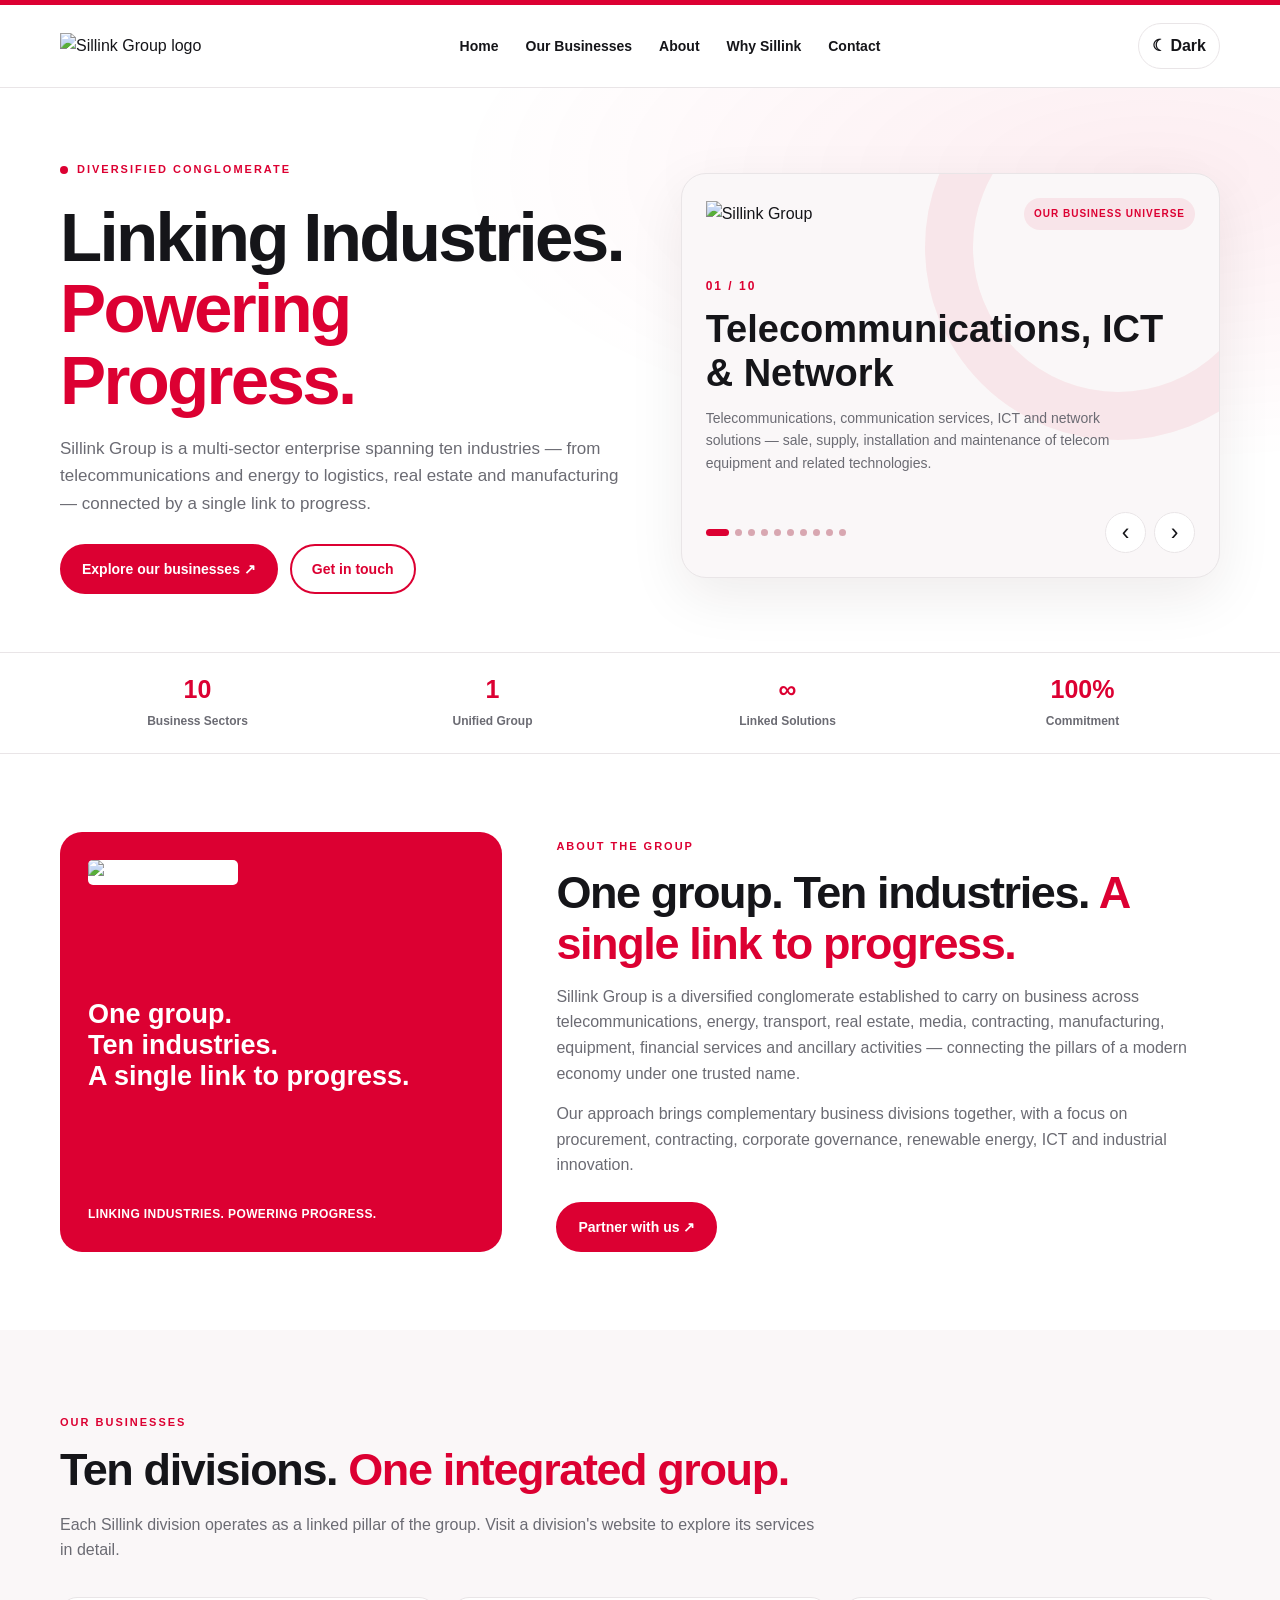
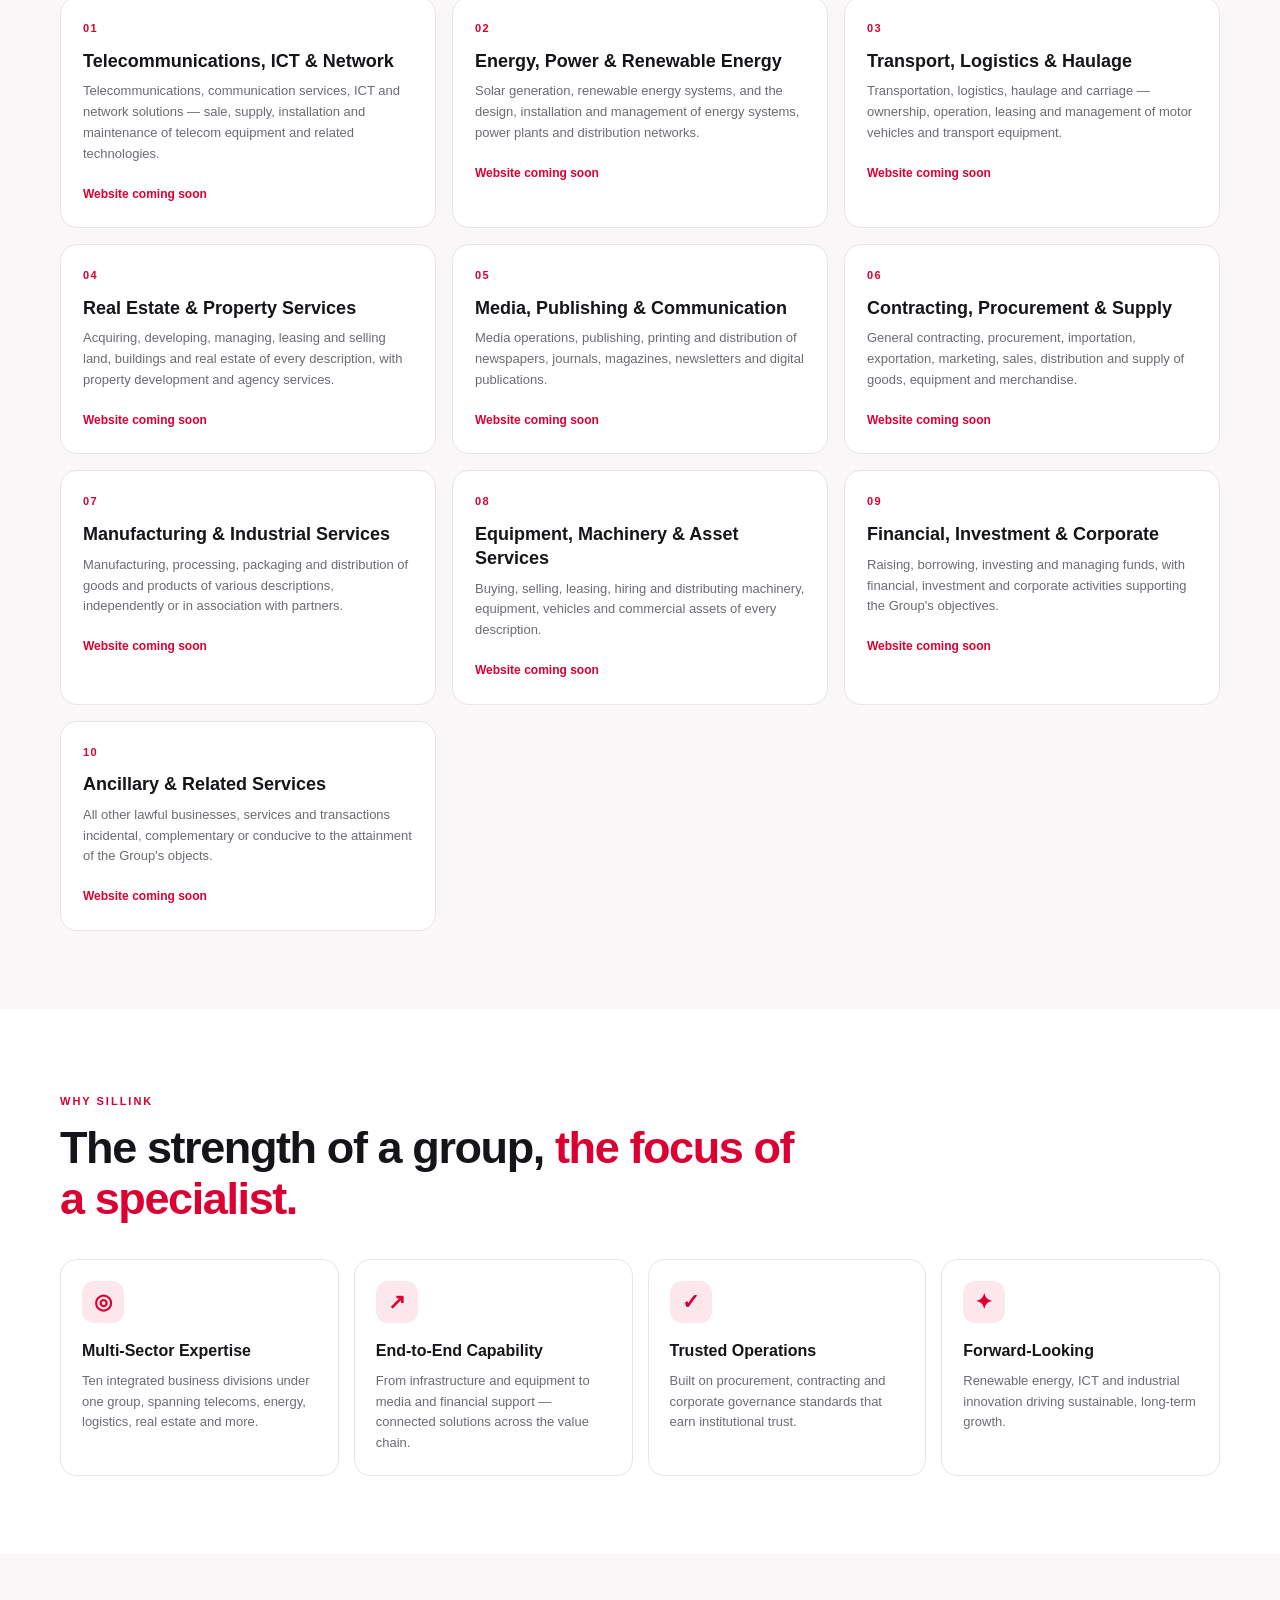
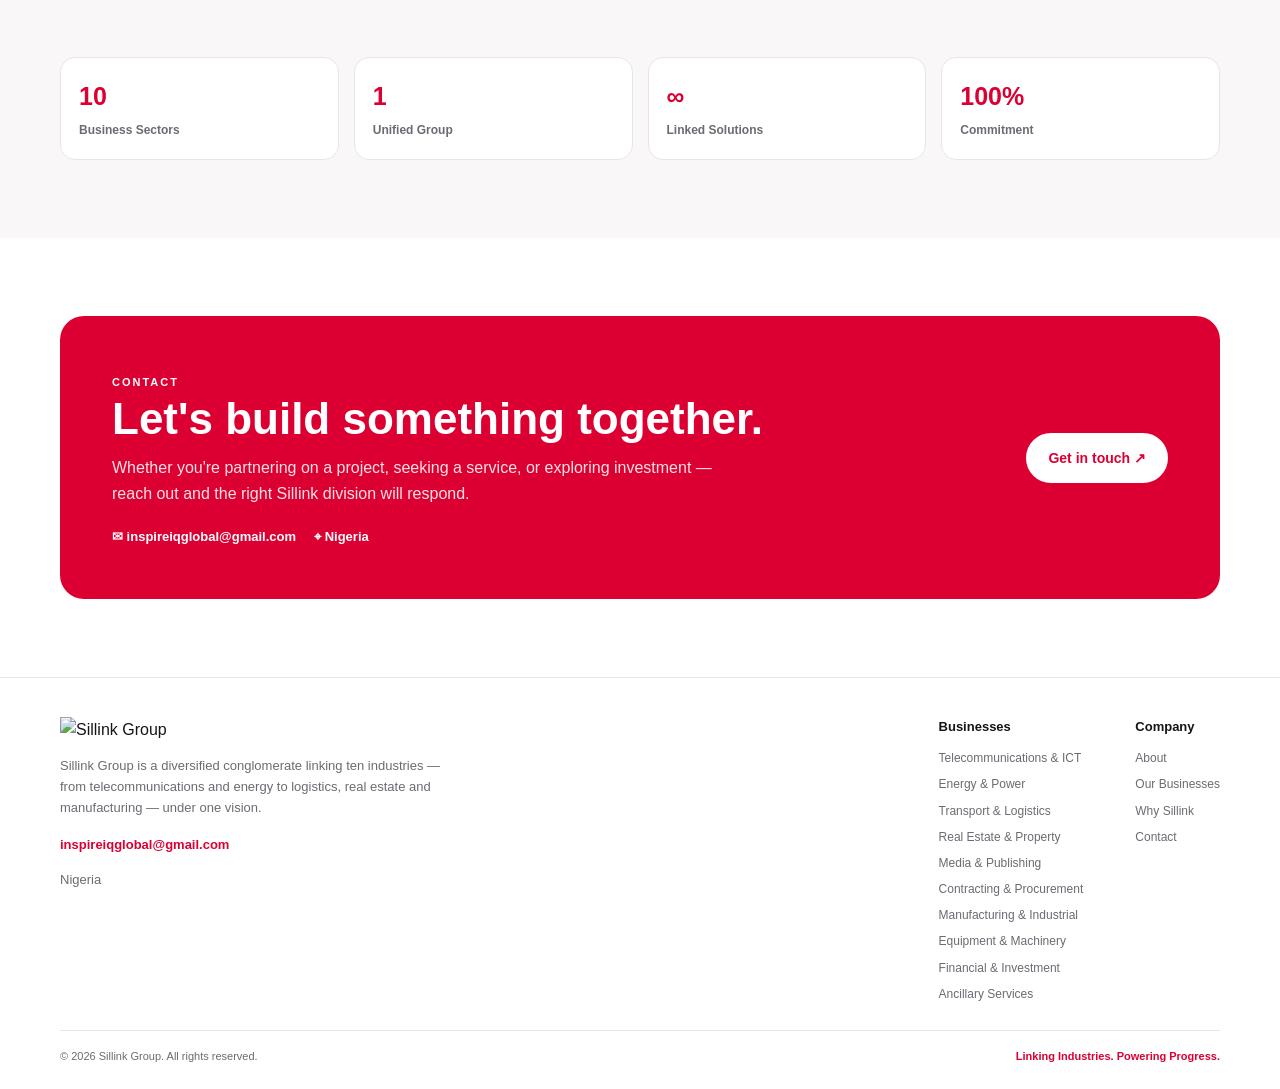
==== commit c4550f70: "Add files via upload" ====
--- a/index.html
+++ b/index.html
@@ -1,41 +1,57 @@
 <!doctype html>
 <html lang="en">
 <head>
-<meta charset="utf-8"><meta name="viewport" content="width=device-width, initial-scale=1">
-<meta name="theme-color" content="#d9002b"><meta name="description" content="Sillink Group — linking industries, powering progress.">
+<meta charset="utf-8">
+<meta name="viewport" content="width=device-width, initial-scale=1">
+<meta name="theme-color" content="#dc0032">
+<meta name="description" content="Sillink Group — Linking Industries. Powering Progress. A diversified group spanning ten business sectors.">
 <title>Sillink Group | Linking Industries. Powering Progress.</title>
-<link rel="icon" type="image/png" href="assets/sillink-logo.png">
+<link rel="icon" type="image/png" href="./assets/favicon.png">
 <style>
-:root{--red:#d9002b;--red2:#b90025;--bg:#fff;--surface:#fff5f6;--text:#18181b;--muted:#626269;--line:#f0d8dd;--shadow:0 18px 55px #8d00151a}*{box-sizing:border-box}html{scroll-behavior:smooth}body{margin:0;font-family:Inter,ui-sans-serif,system-ui,-apple-system,BlinkMacSystemFont,"Segoe UI",sans-serif;background:var(--bg);color:var(--text);line-height:1.6;transition:background .2s,color .2s}body.dark{--bg:#141416;--surface:#211a1c;--text:#f8f5f6;--muted:#c2b8bb;--line:#403035;--shadow:0 18px 55px #0005}a{color:inherit;text-decoration:none}.wrap{width:min(1160px,92%);margin:auto}.topline{height:5px;background:var(--red)}header{position:sticky;top:0;z-index:10;background:color-mix(in srgb,var(--bg) 92%,transparent);backdrop-filter:blur(14px);border-bottom:1px solid var(--line)}.nav{min-height:84px;display:flex;align-items:center;justify-content:space-between;gap:20px}.brand img{width:142px;height:auto;display:block;object-fit:contain}.links{display:flex;align-items:center;gap:26px;font-weight:650;font-size:14px}.links a:hover{color:var(--red)}.navright{display:flex;gap:10px;align-items:center}.theme,.menu{border:1px solid var(--line);background:var(--bg);color:var(--text);border-radius:999px;padding:10px 13px;cursor:pointer;font-weight:700}.menu{display:none}.btn{display:inline-flex;align-items:center;justify-content:center;background:var(--red);color:white;padding:13px 20px;border-radius:999px;font-weight:800;border:2px solid var(--red);transition:.2s;cursor:pointer}.btn:hover{background:var(--red2);border-color:var(--red2);transform:translateY(-1px)}.btn.outline{background:transparent;color:var(--red)}.hero{padding:76px 0 58px;overflow:hidden;background:radial-gradient(ellipse at 90% 20%,#d9002b12,transparent 45%),var(--bg)}.hero-grid{display:grid;grid-template-columns:1.02fr .98fr;gap:48px;align-items:center}.eyebrow{display:inline-flex;align-items:center;gap:9px;color:var(--red);font-size:12px;font-weight:900;text-transform:uppercase;letter-spacing:2px}.dot{width:8px;height:8px;background:var(--red);border-radius:50%}h1{font-size:clamp(42px,5.5vw,72px);line-height:1.03;letter-spacing:-2.8px;margin:20px 0}.red{color:var(--red)}.hero p{font-size:18px;color:var(--muted);max-width:580px}.actions{display:flex;gap:12px;flex-wrap:wrap;margin-top:28px}.hero-visual{position:relative;min-height:405px;background:var(--surface);border:1px solid var(--line);border-radius:28px;padding:24px;box-shadow:var(--shadow);display:flex;flex-direction:column;justify-content:space-between;overflow:hidden}.hero-visual:after{content:"";position:absolute;width:280px;height:280px;border:48px solid #d9002b12;border-radius:50%;right:-95px;top:-110px}.visual-top{display:flex;align-items:center;justify-content:space-between;gap:15px;z-index:1}.visual-top img{width:120px}.pill{font-size:11px;color:var(--red);font-weight:900;letter-spacing:1px;background:#d9002b12;padding:8px 11px;border-radius:99px}.slider-card{position:relative;z-index:1;padding:22px 0 12px;min-height:200px}.slide-num{font-size:13px;font-weight:900;color:var(--red);letter-spacing:2px}.slider-card h2{font-size:clamp(26px,3vw,39px);line-height:1.13;margin:12px 0}.slider-card p{font-size:15px;margin:0;color:var(--muted);max-width:460px}.slider-controls{display:flex;align-items:center;justify-content:space-between;z-index:1;gap:10px}.arrows{display:flex;gap:8px}.arrow{height:42px;width:42px;border:1px solid var(--line);border-radius:50%;background:var(--bg);color:var(--text);font-size:20px;cursor:pointer}.arrow:hover{background:var(--red);color:#fff}.dots{display:flex;gap:6px;flex-wrap:wrap}.dots button{height:7px;width:7px;border:0;border-radius:99px;background:#d6aab2;padding:0;cursor:pointer}.dots button.active{width:24px;background:var(--red)}.stats{border-top:1px solid var(--line);border-bottom:1px solid var(--line);padding:22px 0}.stats-row{display:grid;grid-template-columns:repeat(3,1fr);gap:20px;text-align:center}.stat strong{font-size:26px;color:var(--red);display:block}.stat span{font-size:13px;color:var(--muted);font-weight:650}.section{padding:82px 0}.section.tint{background:var(--surface)}.section-head{max-width:730px;margin-bottom:35px}.section-head h2{font-size:clamp(30px,4vw,46px);line-height:1.12;letter-spacing:-1.4px;margin:12px 0}.section-head p{color:var(--muted);font-size:17px}.business-grid{display:grid;grid-template-columns:repeat(3,1fr);gap:16px}.business{border:1px solid var(--line);border-radius:18px;padding:23px;background:var(--bg);transition:.2s}.business:hover{transform:translateY(-4px);border-color:#e99aa9;box-shadow:var(--shadow)}.business .num{font-size:12px;letter-spacing:1.5px;font-weight:900;color:var(--red)}.business h3{font-size:19px;line-height:1.3;margin:13px 0 9px}.business p{font-size:14px;color:var(--muted);margin:0 0 16px}.learn{font-size:13px;font-weight:900;color:var(--red)}.about-grid{display:grid;grid-template-columns:.8fr 1.2fr;gap:55px;align-items:start}.about-mark{background:var(--red);color:white;border-radius:24px;padding:30px;min-height:240px;display:flex;flex-direction:column;justify-content:space-between}.about-mark img{width:150px;background:white;padding:8px;border-radius:8px}.about-mark strong{font-size:27px;line-height:1.15}.about-copy h2{font-size:clamp(30px,4vw,44px);line-height:1.12;letter-spacing:-1.3px;margin:10px 0 18px}.about-copy p{color:var(--muted)}.why-grid{display:grid;grid-template-columns:repeat(4,1fr);gap:15px}.why{padding:22px;border-radius:17px;background:var(--bg);border:1px solid var(--line)}.why .symbol{display:grid;place-items:center;width:42px;height:42px;border-radius:13px;background:#d9002b14;color:var(--red);font-size:20px}.why h3{font-size:17px;margin:17px 0 8px}.why p{font-size:14px;color:var(--muted);margin:0}.contact{background:var(--red);color:white;border-radius:26px;padding:clamp(28px,5vw,55px);display:flex;align-items:center;justify-content:space-between;gap:25px}.contact h2{font-size:clamp(30px,4vw,46px);line-height:1.1;margin:0 0 12px}.contact p{color:#ffe1e6;max-width:580px;margin:0}.contact .btn{background:white;color:var(--red);border-color:white;white-space:nowrap}footer{padding:40px 0 24px;border-top:1px solid var(--line)}.foot-top{display:flex;justify-content:space-between;gap:35px;align-items:flex-start;padding-bottom:28px}.foot-brand img{width:135px}.foot-brand p{color:var(--muted);max-width:390px;font-size:14px}.foot-links{display:flex;gap:18px;flex-wrap:wrap;font-size:14px;font-weight:700}.copyright{border-top:1px solid var(--line);padding-top:18px;color:var(--muted);font-size:12px;display:flex;justify-content:space-between;gap:15px;flex-wrap:wrap}.mobile-links{display:none}
-@media(max-width:850px){.links{gap:14px}.hero-grid{grid-template-columns:1fr;gap:28px}.hero{padding-top:52px}.hero-visual{min-height:370px}.business-grid{grid-template-columns:repeat(2,1fr)}.why-grid{grid-template-columns:repeat(2,1fr)}.about-grid{grid-template-columns:1fr;gap:25px}.about-mark{min-height:190px}.contact{align-items:flex-start;flex-direction:column}.contact .btn{white-space:normal}}@media(max-width:600px){.nav{min-height:72px}.brand img{width:115px}.links{display:none}.menu{display:block}.navright{margin-left:auto}.hero{padding:42px 0}.hero-grid{gap:22px}h1{letter-spacing:-1.7px}.hero p{font-size:16px}.hero-visual{padding:19px;min-height:355px}.slider-card{min-height:205px}.stats-row{gap:8px}.stat strong{font-size:22px}.stat span{font-size:11px}.section{padding:60px 0}.business-grid{grid-template-columns:1fr}.why-grid{grid-template-columns:1fr 1fr}.foot-top{flex-direction:column}.mobile-links.open{display:flex;flex-direction:column;padding:0 4% 18px;gap:12px;font-weight:700}.mobile-links a{padding:5px 0}.copyright{flex-direction:column}.dots{max-width:180px}}@media(prefers-reduced-motion:reduce){*{scroll-behavior:auto!important;transition:none!important}}
-</style></head>
-<body><div class="topline"></div>
-<header><div class="wrap nav"><a class="brand" href="#home" aria-label="Sillink Group home"><img src="assets/sillink-logo.png" alt="Sillink Group logo"></a><nav class="links" aria-label="Main navigation"><a href="#home">Home</a><a href="#businesses">Our Businesses</a><a href="#about">About</a><a href="#why">Why Sillink</a><a href="#contact">Contact</a></nav><div class="navright"><button class="theme" id="themeToggle" aria-label="Switch colour theme">☾ Dark</button><button class="menu" id="menuToggle" aria-expanded="false" aria-label="Open menu">☰</button></div></div><nav class="mobile-links" id="mobileLinks"><a href="#home">Home</a><a href="#businesses">Our Businesses</a><a href="#about">About</a><a href="#why">Why Sillink</a><a href="#contact">Contact</a></nav></header>
-<main><section class="hero" id="home"><div class="wrap hero-grid"><div><span class="eyebrow"><span class="dot"></span> Diversified business group</span><h1>Linking Industries.<br><span class="red">Powering Progress.</span></h1><p>Sillink Group connects diverse business sectors through a shared commitment to enterprise, practical solutions and sustainable growth.</p><div class="actions"><a class="btn" href="#businesses">Explore our businesses ↗</a><a class="btn outline" href="#contact">Get in touch</a></div></div><div class="hero-visual" aria-label="Featured business sectors slideshow"><div class="visual-top"><img src="assets/sillink-logo.png" alt="Sillink Group"><span class="pill">OUR BUSINESS UNIVERSE</span></div><div class="slider-card" aria-live="polite"><div class="slide-num" id="slideNum">01 / 10</div><h2 id="slideTitle">Telecommunications, ICT & Network</h2><p id="slideText">Communication services, ICT and network solutions for connected businesses.</p></div><div class="slider-controls"><div class="dots" id="slideDots" aria-label="Choose a business sector"></div><div class="arrows"><button class="arrow" id="prevSlide" aria-label="Previous business">‹</button><button class="arrow" id="nextSlide" aria-label="Next business">›</button></div></div></div></div></section>
-<div class="stats"><div class="wrap stats-row"><div class="stat"><strong>10</strong><span>Business sectors</span></div><div class="stat"><strong>One</strong><span>Connected group</span></div><div class="stat"><strong>Forward</strong><span>Focused on progress</span></div></div></div>
-<section class="section" id="businesses"><div class="wrap"><div class="section-head"><span class="eyebrow">Our business portfolio</span><h2>Different industries.<br><span class="red">One connected vision.</span></h2><p>Explore the business areas that make up Sillink Group, spanning infrastructure, services, trade and enterprise support.</p></div><div class="business-grid" id="businessGrid"></div></div></section>
-<section class="section tint" id="about"><div class="wrap about-grid"><div class="about-mark"><img src="assets/sillink-logo.png" alt="Sillink Group logo"><strong>One group.<br>Many possibilities.</strong><span>Linking Industries. Powering Progress.</span></div><div class="about-copy"><span class="eyebrow">About Sillink Group</span><h2>A broad business outlook, grounded in <span class="red">shared progress.</span></h2><p>Sillink Group is a diversified business group bringing together complementary sectors under one identity. Our portfolio spans telecommunications, energy, transport, real estate, media, contracting, manufacturing, equipment and financial activities.</p><p>We believe that strong businesses are built through dependable execution, clear relationships and the ability to recognise opportunities across industries. Our aim is to connect capabilities and help create value for customers, partners and communities.</p><a class="btn" href="#contact">Partner with us ↗</a></div></div></section>
-<section class="section" id="why"><div class="wrap"><div class="section-head"><span class="eyebrow">Why Sillink Group</span><h2>Built around <span class="red">capability and connection.</span></h2><p>A multi-sector approach brings different capabilities together while keeping the focus on practical business outcomes.</p></div><div class="why-grid"><article class="why"><div class="symbol">◎</div><h3>Multi-sector perspective</h3><p>Business interests across ten sectors create a broad view of markets and opportunities.</p></article><article class="why"><div class="symbol">↗</div><h3>Connected capability</h3><p>Related services and resources can work together to support business needs.</p></article><article class="why"><div class="symbol">✓</div><h3>Dependable execution</h3><p>A focus on professionalism, clear communication and practical delivery.</p></article><article class="why"><div class="symbol">✦</div><h3>Future focused</h3><p>Open to innovation, new partnerships and responsible long-term growth.</p></article></div></div></section>
-<section class="section" id="contact"><div class="wrap"><div class="contact"><div><h2>Let’s build what comes next.</h2><p>Have a business enquiry, partnership proposal or supplier opportunity? Get in touch with Sillink Group.</p></div><a class="btn" href="mailto:inspireiqglobal@gmail.com?subject=Sillink%20Group%20Enquiry">Contact Sillink Group ↗</a></div></div></section></main>
-<footer><div class="wrap"><div class="foot-top"><div class="foot-brand"><a href="#home"><img src="assets/sillink-logo.png" alt="Sillink Group"></a><p>Sillink Group connects diverse business sectors through a shared commitment to enterprise, practical solutions and sustainable growth.</p><a class="learn" href="mailto:inspireiqglobal@gmail.com">inspireiqglobal@gmail.com</a></div><nav class="foot-links"><a href="#businesses">Our Businesses</a><a href="#about">About Us</a><a href="#why">Why Sillink</a><a href="#contact">Contact</a></nav></div><div class="copyright"><span>© <span id="year"></span> Sillink Group. All rights reserved.</span><a href="#home">Back to top ↑</a></div></div></footer>
+:root{--red:#dc0032;--red-dark:#b9002b;--ink:#151519;--muted:#6b6b73;--paper:#fff;--soft:#faf7f8;--line:#e9e5e7;--card:#fff;--shadow:0 18px 55px rgba(32,12,18,.08)}
+*{box-sizing:border-box}html{scroll-behavior:smooth;scroll-padding-top:90px}body{margin:0;background:var(--paper);color:var(--ink);font-family:Inter,Arial,Helvetica,sans-serif;line-height:1.6;transition:background .2s,color .2s}body.dark{--ink:#f6f3f4;--muted:#c2b9bd;--paper:#141214;--soft:#201a1c;--line:#3b3034;--card:#1a1618;--shadow:0 18px 55px rgba(0,0,0,.28)}a{color:inherit;text-decoration:none}button{font:inherit}.wrap{width:min(1160px,92%);margin:auto}.topline{height:5px;background:var(--red)}header{position:sticky;top:0;z-index:20;background:color-mix(in srgb,var(--paper) 94%,transparent);backdrop-filter:blur(14px);border-bottom:1px solid var(--line)}.nav{min-height:82px;display:flex;align-items:center;justify-content:space-between;gap:24px}.brand img{display:block;width:142px;height:auto;object-fit:contain}.links{display:flex;align-items:center;gap:27px;font-size:14px;font-weight:700}.links a:hover,.foot-links a:hover{color:var(--red)}.navright{display:flex;align-items:center;gap:10px}.theme,.menu{border:1px solid var(--line);border-radius:999px;background:var(--card);color:var(--ink);padding:9px 13px;font-weight:700;cursor:pointer}.menu{display:none}.mobile-links{display:none}.btn{display:inline-flex;align-items:center;justify-content:center;border:2px solid var(--red);border-radius:999px;background:var(--red);color:#fff;padding:12px 20px;font-weight:800;font-size:14px;transition:.2s}.btn:hover{background:var(--red-dark);border-color:var(--red-dark);transform:translateY(-1px)}.btn.outline{background:transparent;color:var(--red)}.hero{padding:68px 0 58px;overflow:hidden;background:radial-gradient(ellipse at 90% 15%,rgba(220,0,50,.07),transparent 43%),var(--paper)}.hero-grid{display:grid;grid-template-columns:1.03fr .97fr;gap:48px;align-items:center}.eyebrow{display:inline-flex;align-items:center;gap:9px;color:var(--red);font-size:11px;font-weight:900;text-transform:uppercase;letter-spacing:2px}.dot{width:8px;height:8px;border-radius:50%;background:var(--red)}h1{font-size:clamp(43px,5.4vw,70px);line-height:1.04;letter-spacing:-2.7px;margin:20px 0 18px}.red{color:var(--red)}.hero-copy>p{font-size:17px;color:var(--muted);max-width:565px;margin:0}.actions{display:flex;flex-wrap:wrap;gap:12px;margin-top:27px}.hero-visual{position:relative;min-height:405px;padding:24px;border:1px solid var(--line);border-radius:25px;background:var(--soft);box-shadow:var(--shadow);display:flex;flex-direction:column;justify-content:space-between;overflow:hidden}.hero-visual:after{content:"";position:absolute;right:-92px;top:-120px;width:290px;height:290px;border:48px solid rgba(220,0,50,.07);border-radius:50%;pointer-events:none}.visual-top{position:relative;z-index:1;display:flex;align-items:center;justify-content:space-between;gap:12px}.visual-top img{width:116px;height:auto;display:block}.pill{font-size:10px;color:var(--red);font-weight:900;letter-spacing:1px;background:rgba(220,0,50,.08);padding:8px 10px;border-radius:99px;white-space:nowrap}.slider-card{position:relative;z-index:1;padding:22px 0 12px;min-height:215px;animation:fade .25s ease}.slide-num{font-size:12px;font-weight:900;color:var(--red);letter-spacing:2px}.slider-card h2{font-size:clamp(26px,3vw,38px);line-height:1.14;margin:12px 0}.slider-card p{font-size:14px;margin:0;color:var(--muted);max-width:440px}.slider-controls{display:flex;align-items:center;justify-content:space-between;gap:12px;position:relative;z-index:1}.arrows{display:flex;gap:8px}.arrow{width:41px;height:41px;border:1px solid var(--line);border-radius:50%;background:var(--card);color:var(--ink);font-size:23px;line-height:1;cursor:pointer}.arrow:hover{background:var(--red);color:#fff;border-color:var(--red)}.dots{display:flex;align-items:center;gap:6px;flex-wrap:wrap;max-width:230px}.dots button{width:7px;height:7px;border:0;border-radius:99px;background:#d8a7b1;padding:0;cursor:pointer}.dots button.active{width:23px;background:var(--red)}.stats{border-top:1px solid var(--line);border-bottom:1px solid var(--line);padding:20px 0}.stats-row{display:grid;grid-template-columns:repeat(4,1fr);gap:20px;text-align:center}.stat strong{display:block;font-size:25px;color:var(--red);line-height:1.35}.stat span{font-size:12px;color:var(--muted);font-weight:700}.section{padding:78px 0}.section.tint{background:var(--soft)}.section-head{max-width:760px;margin-bottom:34px}.section-head h2,.about-copy h2{font-size:clamp(31px,4vw,45px);line-height:1.13;letter-spacing:-1.4px;margin:11px 0 14px}.section-head p,.about-copy p{color:var(--muted);font-size:16px}.business-grid{display:grid;grid-template-columns:repeat(3,1fr);gap:16px}.business{border:1px solid var(--line);border-radius:17px;padding:22px;background:var(--card);transition:.2s}.business:hover{transform:translateY(-3px);border-color:#e99baa;box-shadow:var(--shadow)}.business .num{font-size:11px;letter-spacing:1.5px;font-weight:900;color:var(--red)}.business h3{font-size:18px;line-height:1.32;margin:12px 0 8px}.business p{font-size:13px;color:var(--muted);margin:0 0 15px}.learn{font-size:12px;font-weight:900;color:var(--red)}.about-grid{display:grid;grid-template-columns:.8fr 1.2fr;gap:54px;align-items:stretch}.about-mark{background:var(--red);color:white;border-radius:22px;padding:28px;min-height:270px;display:flex;flex-direction:column;justify-content:space-between}.about-mark img{width:150px;height:auto;background:#fff;border-radius:5px;display:block}.about-mark strong{font-size:27px;line-height:1.15}.about-mark span{font-size:12px;font-weight:700;letter-spacing:.4px}.about-copy p{margin:0 0 15px}.about-copy .btn{margin-top:9px}.why-grid{display:grid;grid-template-columns:repeat(4,1fr);gap:15px}.why{padding:21px;border-radius:16px;background:var(--card);border:1px solid var(--line)}.symbol{display:grid;place-items:center;width:42px;height:42px;border-radius:12px;background:rgba(220,0,50,.09);color:var(--red);font-size:21px;font-weight:800}.why h3{font-size:16px;margin:15px 0 7px}.why p{font-size:13px;color:var(--muted);margin:0}.stats-large{display:grid;grid-template-columns:repeat(4,1fr);gap:15px;margin-top:25px}.metric{border:1px solid var(--line);border-radius:15px;padding:18px;background:var(--card)}.metric strong{display:block;color:var(--red);font-size:25px}.metric span{font-size:12px;color:var(--muted);font-weight:700}.contact{background:var(--red);color:white;border-radius:24px;padding:clamp(28px,5vw,52px);display:flex;align-items:center;justify-content:space-between;gap:25px}.contact h2{font-size:clamp(30px,4vw,44px);line-height:1.12;margin:0 0 12px}.contact p{color:#ffe1e6;max-width:600px;margin:0}.contact .btn{background:#fff;color:var(--red);border-color:#fff;white-space:nowrap}.contact-details{display:flex;flex-wrap:wrap;gap:18px;margin-top:20px;font-size:13px;font-weight:700;color:#fff}footer{padding:39px 0 23px;border-top:1px solid var(--line)}.foot-top{display:flex;justify-content:space-between;gap:35px;align-items:flex-start;padding-bottom:26px}.foot-brand img{width:135px;height:auto;display:block}.foot-brand p{color:var(--muted);max-width:390px;font-size:13px}.foot-brand .email{color:var(--red);font-size:13px;font-weight:800}.foot-cols{display:flex;gap:52px}.foot-col h3{font-size:13px;margin:0 0 11px}.foot-links{display:flex;flex-direction:column;gap:7px;font-size:12px;color:var(--muted)}.copyright{border-top:1px solid var(--line);padding-top:17px;color:var(--muted);font-size:11px;display:flex;justify-content:space-between;gap:15px;flex-wrap:wrap}.copyright strong{color:var(--red)}@keyframes fade{from{opacity:.35;transform:translateY(3px)}to{opacity:1;transform:translateY(0)}}@media(max-width:900px){.links{gap:14px}.hero-grid{grid-template-columns:1fr;gap:28px}.hero{padding-top:50px}.hero-visual{min-height:370px}.business-grid{grid-template-columns:repeat(2,1fr)}.why-grid{grid-template-columns:repeat(2,1fr)}.about-grid{grid-template-columns:1fr;gap:25px}.about-mark{min-height:200px}.foot-cols{gap:28px}}@media(max-width:640px){.nav{min-height:72px}.brand img{width:116px}.links{display:none}.menu{display:block}.navright{margin-left:auto}.hero{padding:40px 0}.hero-grid{gap:22px}h1{letter-spacing:-1.8px}.hero-copy>p{font-size:15px}.hero-visual{padding:19px;min-height:355px}.slider-card{min-height:210px}.stats-row{grid-template-columns:repeat(2,1fr);gap:17px}.section{padding:59px 0}.business-grid{grid-template-columns:1fr}.why-grid{grid-template-columns:repeat(2,1fr)}.stats-large{grid-template-columns:repeat(2,1fr)}.contact{align-items:flex-start;flex-direction:column}.contact .btn{white-space:normal}.foot-top{flex-direction:column}.foot-cols{width:100%;justify-content:space-between;gap:20px}.mobile-links.open{display:flex;flex-direction:column;padding:0 4% 17px;gap:10px;font-weight:700}.mobile-links a{padding:4px 0}.copyright{flex-direction:column}.dots{max-width:170px}}@media(prefers-reduced-motion:reduce){*,*:before,*:after{scroll-behavior:auto!important;animation:none!important;transition:none!important}}
+</style>
+</head>
+<body>
+<div class="topline"></div>
+<header><div class="wrap nav">
+<a class="brand" href="#home" aria-label="Sillink Group home"><img src="./assets/sillink-logo.png" alt="Sillink Group logo"></a>
+<nav class="links" aria-label="Main navigation"><a href="#home">Home</a><a href="#businesses">Our Businesses</a><a href="#about">About</a><a href="#why">Why Sillink</a><a href="#contact">Contact</a></nav>
+<div class="navright"><button class="theme" id="themeToggle" type="button" aria-label="Switch colour theme">☾ Dark</button><button class="menu" id="menuToggle" type="button" aria-expanded="false" aria-label="Open menu">☰</button></div>
+</div><nav class="mobile-links" id="mobileLinks" aria-label="Mobile navigation"><a href="#home">Home</a><a href="#businesses">Our Businesses</a><a href="#about">About</a><a href="#why">Why Sillink</a><a href="#contact">Contact</a></nav></header>
+<main>
+<section class="hero" id="home"><div class="wrap hero-grid">
+<div class="hero-copy"><span class="eyebrow"><span class="dot"></span> Diversified Conglomerate</span><h1>Linking Industries.<br><span class="red">Powering Progress.</span></h1><p>Sillink Group is a multi-sector enterprise spanning ten industries — from telecommunications and energy to logistics, real estate and manufacturing — connected by a single link to progress.</p><div class="actions"><a class="btn" href="#businesses">Explore our businesses ↗</a><a class="btn outline" href="#contact">Get in touch</a></div></div>
+<div class="hero-visual" aria-label="Featured business sectors slideshow"><div class="visual-top"><img src="./assets/sillink-logo.png" alt="Sillink Group"><span class="pill">OUR BUSINESS UNIVERSE</span></div><div class="slider-card" aria-live="polite"><div class="slide-num" id="slideNum">01 / 10</div><h2 id="slideTitle">Telecommunications, ICT &amp; Network</h2><p id="slideText">Telecommunications, communication services, ICT and network solutions — sale, supply, installation and maintenance of telecom equipment and related technologies.</p></div><div class="slider-controls"><div class="dots" id="slideDots" aria-label="Choose a business sector"></div><div class="arrows"><button class="arrow" id="prevSlide" type="button" aria-label="Previous business">‹</button><button class="arrow" id="nextSlide" type="button" aria-label="Next business">›</button></div></div></div>
+</div></section>
+<div class="stats"><div class="wrap stats-row"><div class="stat"><strong>10</strong><span>Business Sectors</span></div><div class="stat"><strong>1</strong><span>Unified Group</span></div><div class="stat"><strong>∞</strong><span>Linked Solutions</span></div><div class="stat"><strong>100%</strong><span>Commitment</span></div></div></div>
+<section class="section" id="about"><div class="wrap about-grid"><div class="about-mark"><img src="./assets/sillink-logo.png" alt="Sillink Group logo"><strong>One group.<br>Ten industries.<br>A single link to progress.</strong><span>LINKING INDUSTRIES. POWERING PROGRESS.</span></div><div class="about-copy"><span class="eyebrow">About the Group</span><h2>One group. Ten industries. <span class="red">A single link to progress.</span></h2><p>Sillink Group is a diversified conglomerate established to carry on business across telecommunications, energy, transport, real estate, media, contracting, manufacturing, equipment, financial services and ancillary activities — connecting the pillars of a modern economy under one trusted name.</p><p>Our approach brings complementary business divisions together, with a focus on procurement, contracting, corporate governance, renewable energy, ICT and industrial innovation.</p><a class="btn" href="#contact">Partner with us ↗</a></div></div></section>
+<section class="section tint" id="businesses"><div class="wrap"><div class="section-head"><span class="eyebrow">Our Businesses</span><h2>Ten divisions. <span class="red">One integrated group.</span></h2><p>Each Sillink division operates as a linked pillar of the group. Visit a division's website to explore its services in detail.</p></div><div class="business-grid" id="businessGrid"></div></div></section>
+<section class="section" id="why"><div class="wrap"><div class="section-head"><span class="eyebrow">Why Sillink</span><h2>The strength of a group, <span class="red">the focus of a specialist.</span></h2></div><div class="why-grid"><article class="why"><div class="symbol">◎</div><h3>Multi-Sector Expertise</h3><p>Ten integrated business divisions under one group, spanning telecoms, energy, logistics, real estate and more.</p></article><article class="why"><div class="symbol">↗</div><h3>End-to-End Capability</h3><p>From infrastructure and equipment to media and financial support — connected solutions across the value chain.</p></article><article class="why"><div class="symbol">✓</div><h3>Trusted Operations</h3><p>Built on procurement, contracting and corporate governance standards that earn institutional trust.</p></article><article class="why"><div class="symbol">✦</div><h3>Forward-Looking</h3><p>Renewable energy, ICT and industrial innovation driving sustainable, long-term growth.</p></article></div></div></section>
+<section class="section tint"><div class="wrap"><div class="stats-large"><div class="metric"><strong>10</strong><span>Business Sectors</span></div><div class="metric"><strong>1</strong><span>Unified Group</span></div><div class="metric"><strong>∞</strong><span>Linked Solutions</span></div><div class="metric"><strong>100%</strong><span>Commitment</span></div></div></div></section>
+<section class="section" id="contact"><div class="wrap"><div class="contact"><div><span class="eyebrow" style="color:#fff">Contact</span><h2>Let's build something together.</h2><p>Whether you're partnering on a project, seeking a service, or exploring investment — reach out and the right Sillink division will respond.</p><div class="contact-details"><a href="mailto:inspireiqglobal@gmail.com">✉ inspireiqglobal@gmail.com</a><span>⌖ Nigeria</span></div></div><a class="btn" href="mailto:inspireiqglobal@gmail.com?subject=Sillink%20Group%20Enquiry">Get in touch ↗</a></div></div></section>
+</main>
+<footer><div class="wrap"><div class="foot-top"><div class="foot-brand"><a href="#home"><img src="./assets/sillink-logo.png" alt="Sillink Group"></a><p>Sillink Group is a diversified conglomerate linking ten industries — from telecommunications and energy to logistics, real estate and manufacturing — under one vision.</p><a class="email" href="mailto:inspireiqglobal@gmail.com">inspireiqglobal@gmail.com</a><p>Nigeria</p></div><div class="foot-cols"><div class="foot-col"><h3>Businesses</h3><nav class="foot-links"><a href="#sector-1">Telecommunications &amp; ICT</a><a href="#sector-2">Energy &amp; Power</a><a href="#sector-3">Transport &amp; Logistics</a><a href="#sector-4">Real Estate &amp; Property</a><a href="#sector-5">Media &amp; Publishing</a><a href="#sector-6">Contracting &amp; Procurement</a><a href="#sector-7">Manufacturing &amp; Industrial</a><a href="#sector-8">Equipment &amp; Machinery</a><a href="#sector-9">Financial &amp; Investment</a><a href="#sector-10">Ancillary Services</a></nav></div><div class="foot-col"><h3>Company</h3><nav class="foot-links"><a href="#about">About</a><a href="#businesses">Our Businesses</a><a href="#why">Why Sillink</a><a href="#contact">Contact</a></nav></div></div></div><div class="copyright"><span>© <span id="year"></span> Sillink Group. All rights reserved.</span><strong>Linking Industries. Powering Progress.</strong></div></div></footer>
 <script>
 const sectors=[
-['Telecommunications, ICT & Network','Communication services, ICT, network solutions, telecom equipment, cables, installation and maintenance.'],
-['Energy, Power & Renewable Energy','Solar generation, renewable energy systems and power generation and distribution solutions.'],
-['Transport, Logistics & Haulage','Transportation, logistics, haulage, carriage and transport equipment services.'],
-['Real Estate & Property Services','Property acquisition, development, management, leasing, sales and agency services.'],
-['Media, Publishing & Communication','Media operations, publishing, printing and distribution across print and digital channels.'],
-['Contracting, Procurement & Supply','General contracting, procurement, import, export, marketing and supply of goods and equipment.'],
-['Manufacturing & Industrial Services','Manufacturing, processing, packaging and distribution of a wide range of products.'],
-['Equipment, Machinery & Asset Services','Buying, selling, leasing, hiring and distribution of machinery, equipment and commercial assets.'],
-['Financial, Investment & Corporate','Investment, fund management and corporate activities supporting business development.'],
-['Ancillary & Related Services','Complementary services and lawful business activities that support the Group’s objectives.']
+["Telecommunications, ICT & Network","Telecommunications, communication services, ICT and network solutions — sale, supply, installation and maintenance of telecom equipment and related technologies."],
+["Energy, Power & Renewable Energy","Solar generation, renewable energy systems, and the design, installation and management of energy systems, power plants and distribution networks."],
+["Transport, Logistics & Haulage","Transportation, logistics, haulage and carriage — ownership, operation, leasing and management of motor vehicles and transport equipment."],
+["Real Estate & Property Services","Acquiring, developing, managing, leasing and selling land, buildings and real estate of every description, with property development and agency services."],
+["Media, Publishing & Communication","Media operations, publishing, printing and distribution of newspapers, journals, magazines, newsletters and digital publications."],
+["Contracting, Procurement & Supply","General contracting, procurement, importation, exportation, marketing, sales, distribution and supply of goods, equipment and merchandise."],
+["Manufacturing & Industrial Services","Manufacturing, processing, packaging and distribution of goods and products of various descriptions, independently or in association with partners."],
+["Equipment, Machinery & Asset Services","Buying, selling, leasing, hiring and distributing machinery, equipment, vehicles and commercial assets of every description."],
+["Financial, Investment & Corporate","Raising, borrowing, investing and managing funds, with financial, investment and corporate activities supporting the Group's objectives."],
+["Ancillary & Related Services","All other lawful businesses, services and transactions incidental, complementary or conducive to the attainment of the Group's objects."]
 ];
-let current=0,timer;const $=id=>document.getElementById(id);
-function showSlide(n){current=(n+sectors.length)%sectors.length;const s=sectors[current];$('slideNum').textContent=String(current+1).padStart(2,'0')+' / '+String(sectors.length).padStart(2,'0');$('slideTitle').textContent=s[0];$('slideText').textContent=s[1];document.querySelectorAll('#slideDots button').forEach((b,i)=>{b.classList.toggle('active',i===current);b.setAttribute('aria-current',i===current?'true':'false')})}
+const $=id=>document.getElementById(id);let current=0,timer;
+function showSlide(n){current=(n+sectors.length)%sectors.length;const s=sectors[current];$("slideNum").textContent=String(current+1).padStart(2,"0")+" / "+String(sectors.length).padStart(2,"0");$("slideTitle").textContent=s[0];$("slideText").textContent=s[1];document.querySelectorAll("#slideDots button").forEach((b,i)=>{b.classList.toggle("active",i===current);b.setAttribute("aria-current",i===current?"true":"false")})}
 function resetTimer(){clearInterval(timer);timer=setInterval(()=>showSlide(current+1),5500)}
-sectors.forEach((s,i)=>{const dot=document.createElement('button');dot.setAttribute('aria-label','Show '+s[0]);dot.addEventListener('click',()=>{showSlide(i);resetTimer()});$('slideDots').appendChild(dot);const card=document.createElement('article');card.className='business';card.innerHTML='<div class="num">SECTOR '+String(i+1).padStart(2,'0')+'</div><h3></h3><p></p><a class="learn" href="mailto:inspireiqglobal@gmail.com?subject='+encodeURIComponent('Sillink Group enquiry: '+s[0])+'">Enquire about this sector ↗</a>';card.querySelector('h3').textContent=s[0];card.querySelector('p').textContent=s[1];$('businessGrid').appendChild(card)});
-$('prevSlide').addEventListener('click',()=>{showSlide(current-1);resetTimer()});$('nextSlide').addEventListener('click',()=>{showSlide(current+1);resetTimer()});showSlide(0);resetTimer();
-$('themeToggle').addEventListener('click',()=>{const dark=document.body.classList.toggle('dark');$('themeToggle').textContent=dark?'☀ Light':'☾ Dark';localStorage.setItem('sillink-theme',dark?'dark':'light')});if(localStorage.getItem('sillink-theme')==='dark'){document.body.classList.add('dark');$('themeToggle').textContent='☀ Light'}
-$('menuToggle').addEventListener('click',()=>{const open=$('mobileLinks').classList.toggle('open');$('menuToggle').setAttribute('aria-expanded',String(open));$('menuToggle').textContent=open?'✕':'☰'});document.querySelectorAll('#mobileLinks a').forEach(a=>a.addEventListener('click',()=>{$('mobileLinks').classList.remove('open');$('menuToggle').setAttribute('aria-expanded','false');$('menuToggle').textContent='☰'}));$('year').textContent=new Date().getFullYear();
-</script></body></html>
+sectors.forEach((s,i)=>{const dot=document.createElement("button");dot.type="button";dot.setAttribute("aria-label","Show "+s[0]);dot.addEventListener("click",()=>{showSlide(i);resetTimer()});$("slideDots").appendChild(dot);const card=document.createElement("article");card.className="business";card.id="sector-"+(i+1);card.innerHTML='<div class="num">'+String(i+1).padStart(2,"0")+'</div><h3></h3><p></p><span class="learn">Website coming soon</span>';card.querySelector("h3").textContent=s[0];card.querySelector("p").textContent=s[1];$("businessGrid").appendChild(card)});
+$("prevSlide").addEventListener("click",()=>{showSlide(current-1);resetTimer()});$("nextSlide").addEventListener("click",()=>{showSlide(current+1);resetTimer()});showSlide(0);resetTimer();
+$("themeToggle").addEventListener("click",()=>{const dark=document.body.classList.toggle("dark");$("themeToggle").textContent=dark?"☀ Light":"☾ Dark";$("themeToggle").setAttribute("aria-label",dark?"Switch to light mode":"Switch to dark mode");try{localStorage.setItem("sillink-theme",dark?"dark":"light")}catch(e){}});
+try{if(localStorage.getItem("sillink-theme")==="dark"){document.body.classList.add("dark");$("themeToggle").textContent="☀ Light"}}catch(e){}
+$("menuToggle").addEventListener("click",()=>{const open=$("mobileLinks").classList.toggle("open");$("menuToggle").setAttribute("aria-expanded",String(open));$("menuToggle").textContent=open?"✕":"☰"});document.querySelectorAll("#mobileLinks a").forEach(a=>a.addEventListener("click",()=>{$("mobileLinks").classList.remove("open");$("menuToggle").setAttribute("aria-expanded","false");$("menuToggle").textContent="☰"}));$("year").textContent=new Date().getFullYear();
+</script>
+</body></html>
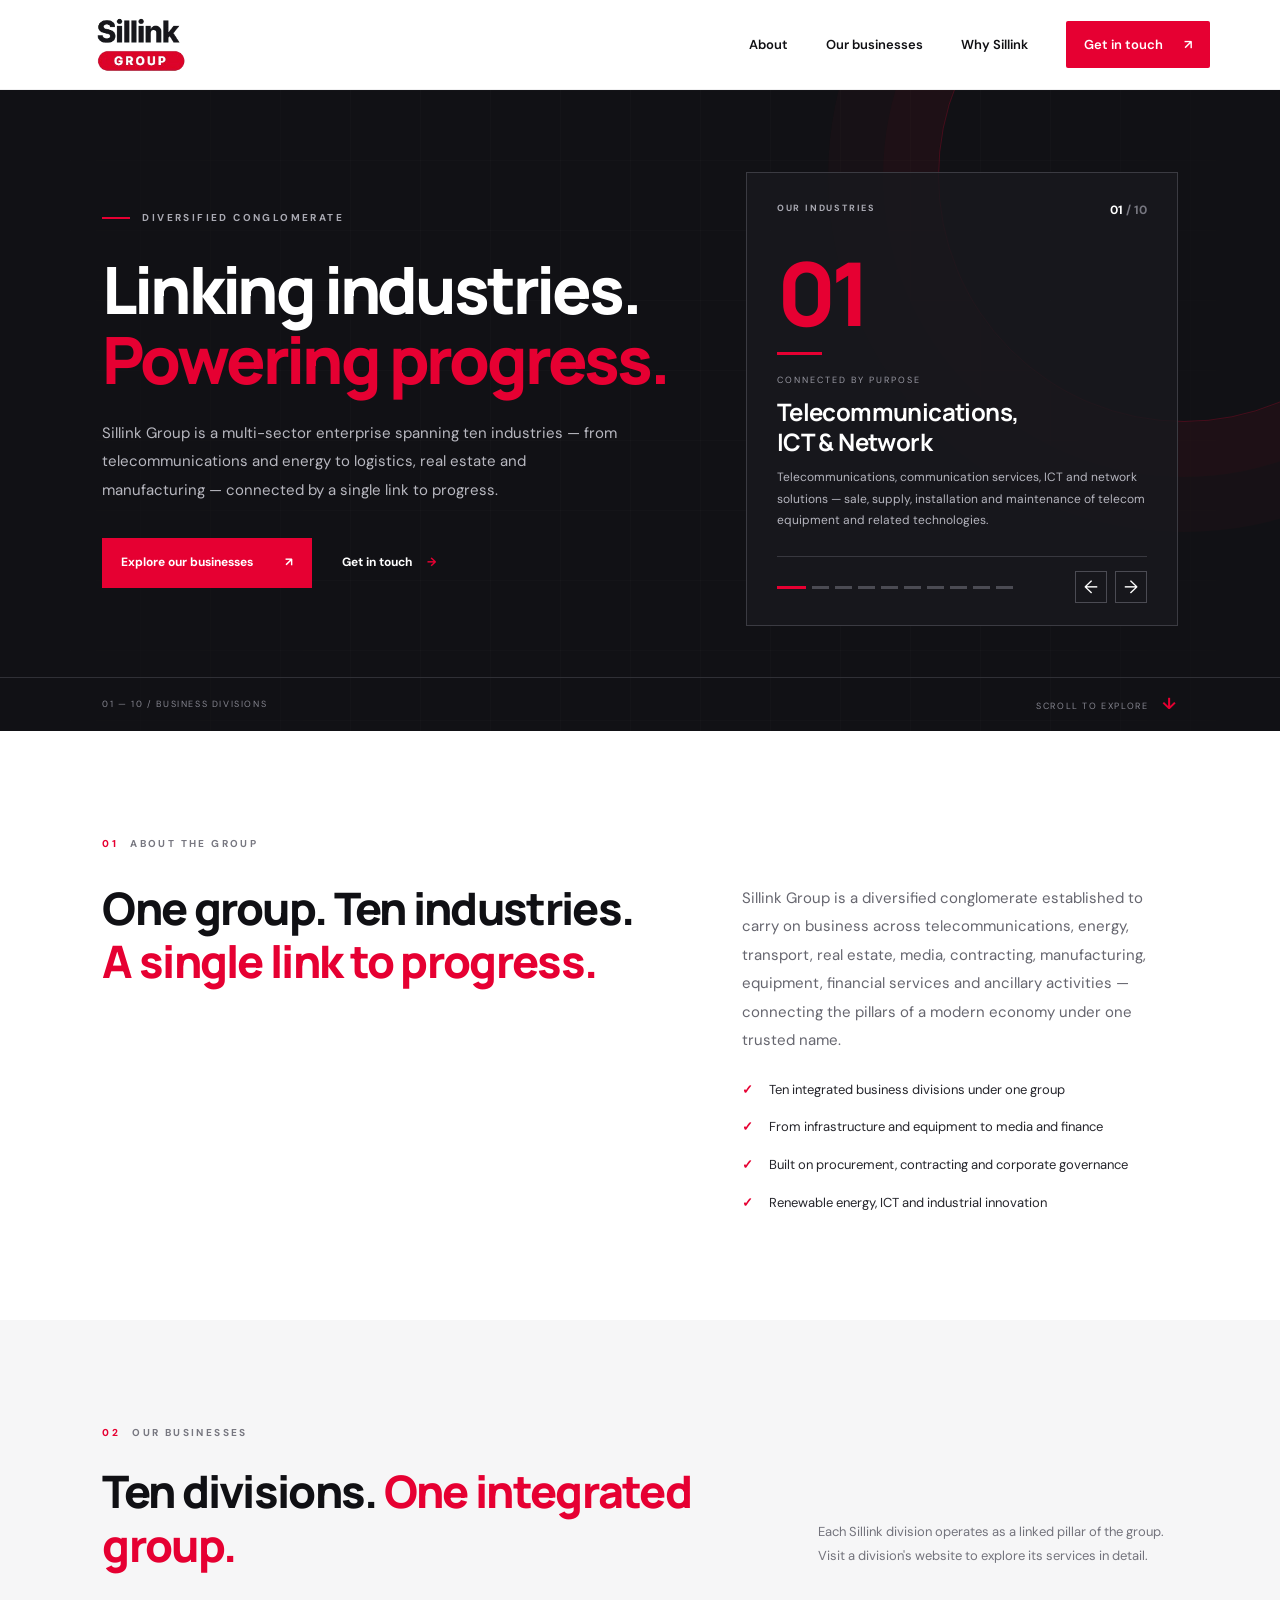
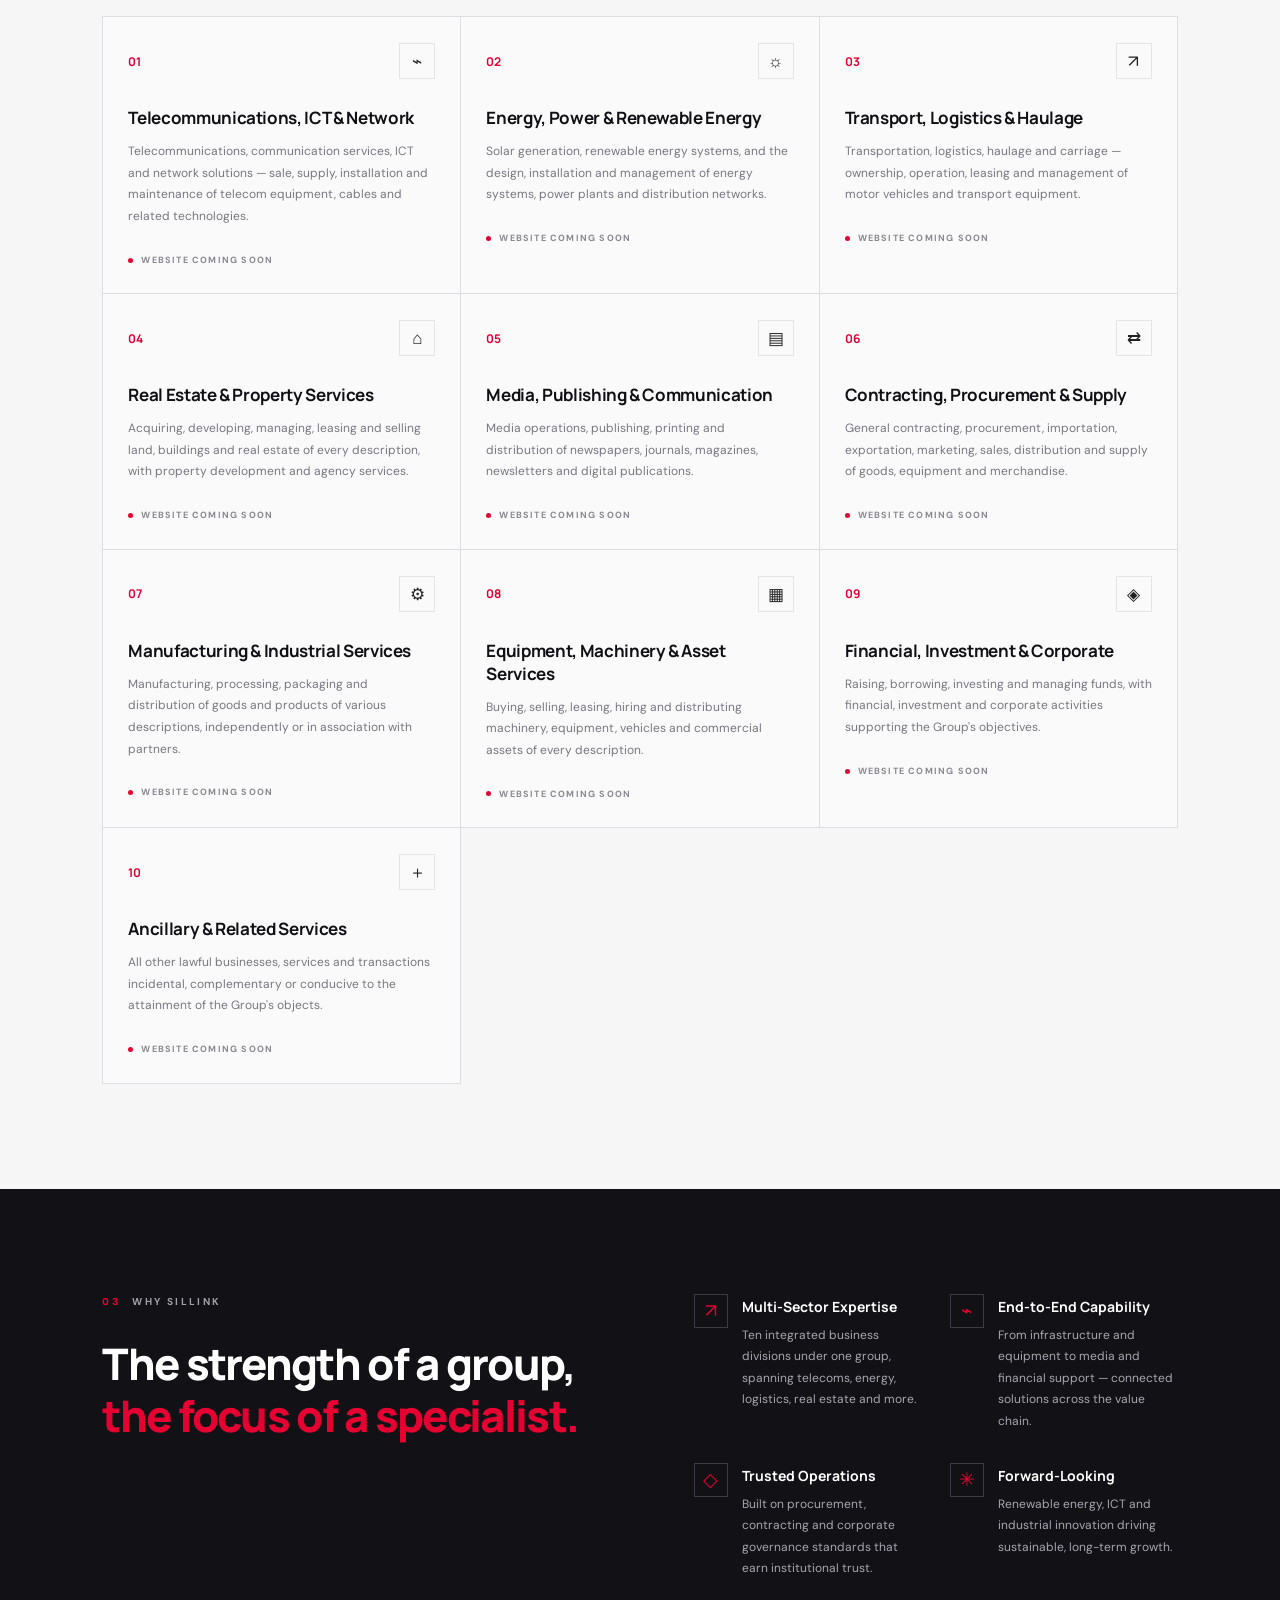
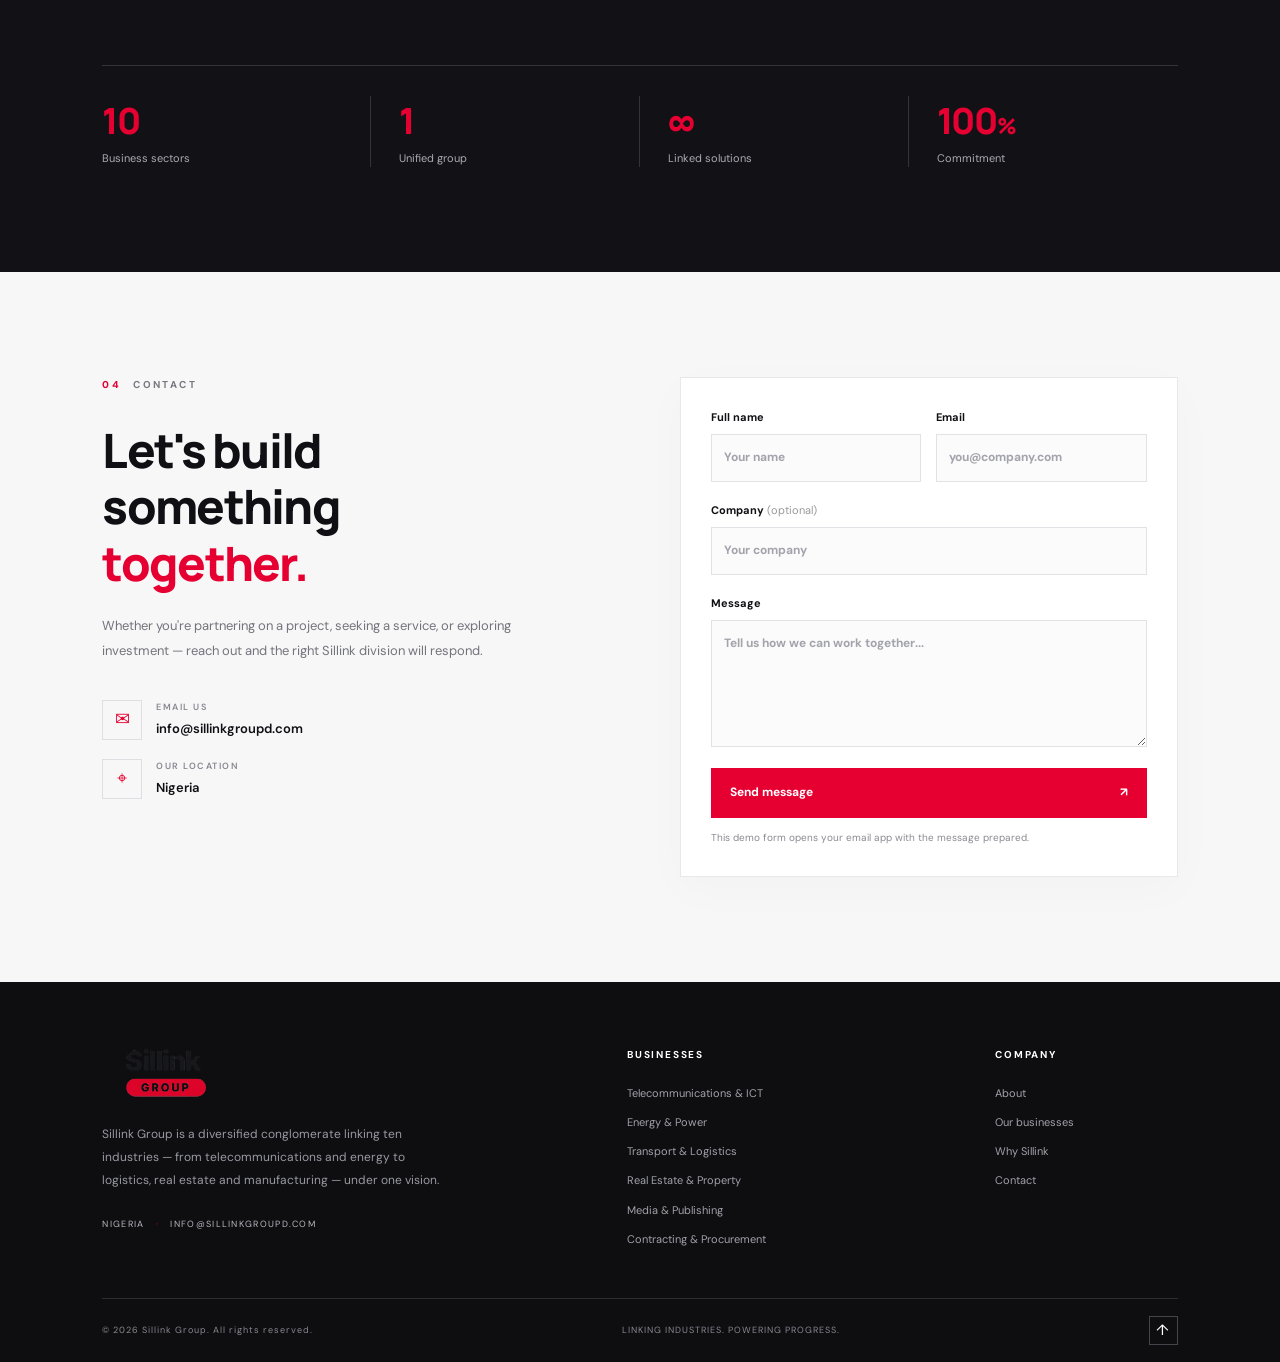
==== commit 0045ae7d: "Add files via upload" ====
--- a/index.html
+++ b/index.html
@@ -1,57 +1,97 @@
 <!doctype html>
 <html lang="en">
 <head>
-<meta charset="utf-8">
-<meta name="viewport" content="width=device-width, initial-scale=1">
-<meta name="theme-color" content="#dc0032">
-<meta name="description" content="Sillink Group — Linking Industries. Powering Progress. A diversified group spanning ten business sectors.">
-<title>Sillink Group | Linking Industries. Powering Progress.</title>
-<link rel="icon" type="image/png" href="./assets/favicon.png">
-<style>
-:root{--red:#dc0032;--red-dark:#b9002b;--ink:#151519;--muted:#6b6b73;--paper:#fff;--soft:#faf7f8;--line:#e9e5e7;--card:#fff;--shadow:0 18px 55px rgba(32,12,18,.08)}
-*{box-sizing:border-box}html{scroll-behavior:smooth;scroll-padding-top:90px}body{margin:0;background:var(--paper);color:var(--ink);font-family:Inter,Arial,Helvetica,sans-serif;line-height:1.6;transition:background .2s,color .2s}body.dark{--ink:#f6f3f4;--muted:#c2b9bd;--paper:#141214;--soft:#201a1c;--line:#3b3034;--card:#1a1618;--shadow:0 18px 55px rgba(0,0,0,.28)}a{color:inherit;text-decoration:none}button{font:inherit}.wrap{width:min(1160px,92%);margin:auto}.topline{height:5px;background:var(--red)}header{position:sticky;top:0;z-index:20;background:color-mix(in srgb,var(--paper) 94%,transparent);backdrop-filter:blur(14px);border-bottom:1px solid var(--line)}.nav{min-height:82px;display:flex;align-items:center;justify-content:space-between;gap:24px}.brand img{display:block;width:142px;height:auto;object-fit:contain}.links{display:flex;align-items:center;gap:27px;font-size:14px;font-weight:700}.links a:hover,.foot-links a:hover{color:var(--red)}.navright{display:flex;align-items:center;gap:10px}.theme,.menu{border:1px solid var(--line);border-radius:999px;background:var(--card);color:var(--ink);padding:9px 13px;font-weight:700;cursor:pointer}.menu{display:none}.mobile-links{display:none}.btn{display:inline-flex;align-items:center;justify-content:center;border:2px solid var(--red);border-radius:999px;background:var(--red);color:#fff;padding:12px 20px;font-weight:800;font-size:14px;transition:.2s}.btn:hover{background:var(--red-dark);border-color:var(--red-dark);transform:translateY(-1px)}.btn.outline{background:transparent;color:var(--red)}.hero{padding:68px 0 58px;overflow:hidden;background:radial-gradient(ellipse at 90% 15%,rgba(220,0,50,.07),transparent 43%),var(--paper)}.hero-grid{display:grid;grid-template-columns:1.03fr .97fr;gap:48px;align-items:center}.eyebrow{display:inline-flex;align-items:center;gap:9px;color:var(--red);font-size:11px;font-weight:900;text-transform:uppercase;letter-spacing:2px}.dot{width:8px;height:8px;border-radius:50%;background:var(--red)}h1{font-size:clamp(43px,5.4vw,70px);line-height:1.04;letter-spacing:-2.7px;margin:20px 0 18px}.red{color:var(--red)}.hero-copy>p{font-size:17px;color:var(--muted);max-width:565px;margin:0}.actions{display:flex;flex-wrap:wrap;gap:12px;margin-top:27px}.hero-visual{position:relative;min-height:405px;padding:24px;border:1px solid var(--line);border-radius:25px;background:var(--soft);box-shadow:var(--shadow);display:flex;flex-direction:column;justify-content:space-between;overflow:hidden}.hero-visual:after{content:"";position:absolute;right:-92px;top:-120px;width:290px;height:290px;border:48px solid rgba(220,0,50,.07);border-radius:50%;pointer-events:none}.visual-top{position:relative;z-index:1;display:flex;align-items:center;justify-content:space-between;gap:12px}.visual-top img{width:116px;height:auto;display:block}.pill{font-size:10px;color:var(--red);font-weight:900;letter-spacing:1px;background:rgba(220,0,50,.08);padding:8px 10px;border-radius:99px;white-space:nowrap}.slider-card{position:relative;z-index:1;padding:22px 0 12px;min-height:215px;animation:fade .25s ease}.slide-num{font-size:12px;font-weight:900;color:var(--red);letter-spacing:2px}.slider-card h2{font-size:clamp(26px,3vw,38px);line-height:1.14;margin:12px 0}.slider-card p{font-size:14px;margin:0;color:var(--muted);max-width:440px}.slider-controls{display:flex;align-items:center;justify-content:space-between;gap:12px;position:relative;z-index:1}.arrows{display:flex;gap:8px}.arrow{width:41px;height:41px;border:1px solid var(--line);border-radius:50%;background:var(--card);color:var(--ink);font-size:23px;line-height:1;cursor:pointer}.arrow:hover{background:var(--red);color:#fff;border-color:var(--red)}.dots{display:flex;align-items:center;gap:6px;flex-wrap:wrap;max-width:230px}.dots button{width:7px;height:7px;border:0;border-radius:99px;background:#d8a7b1;padding:0;cursor:pointer}.dots button.active{width:23px;background:var(--red)}.stats{border-top:1px solid var(--line);border-bottom:1px solid var(--line);padding:20px 0}.stats-row{display:grid;grid-template-columns:repeat(4,1fr);gap:20px;text-align:center}.stat strong{display:block;font-size:25px;color:var(--red);line-height:1.35}.stat span{font-size:12px;color:var(--muted);font-weight:700}.section{padding:78px 0}.section.tint{background:var(--soft)}.section-head{max-width:760px;margin-bottom:34px}.section-head h2,.about-copy h2{font-size:clamp(31px,4vw,45px);line-height:1.13;letter-spacing:-1.4px;margin:11px 0 14px}.section-head p,.about-copy p{color:var(--muted);font-size:16px}.business-grid{display:grid;grid-template-columns:repeat(3,1fr);gap:16px}.business{border:1px solid var(--line);border-radius:17px;padding:22px;background:var(--card);transition:.2s}.business:hover{transform:translateY(-3px);border-color:#e99baa;box-shadow:var(--shadow)}.business .num{font-size:11px;letter-spacing:1.5px;font-weight:900;color:var(--red)}.business h3{font-size:18px;line-height:1.32;margin:12px 0 8px}.business p{font-size:13px;color:var(--muted);margin:0 0 15px}.learn{font-size:12px;font-weight:900;color:var(--red)}.about-grid{display:grid;grid-template-columns:.8fr 1.2fr;gap:54px;align-items:stretch}.about-mark{background:var(--red);color:white;border-radius:22px;padding:28px;min-height:270px;display:flex;flex-direction:column;justify-content:space-between}.about-mark img{width:150px;height:auto;background:#fff;border-radius:5px;display:block}.about-mark strong{font-size:27px;line-height:1.15}.about-mark span{font-size:12px;font-weight:700;letter-spacing:.4px}.about-copy p{margin:0 0 15px}.about-copy .btn{margin-top:9px}.why-grid{display:grid;grid-template-columns:repeat(4,1fr);gap:15px}.why{padding:21px;border-radius:16px;background:var(--card);border:1px solid var(--line)}.symbol{display:grid;place-items:center;width:42px;height:42px;border-radius:12px;background:rgba(220,0,50,.09);color:var(--red);font-size:21px;font-weight:800}.why h3{font-size:16px;margin:15px 0 7px}.why p{font-size:13px;color:var(--muted);margin:0}.stats-large{display:grid;grid-template-columns:repeat(4,1fr);gap:15px;margin-top:25px}.metric{border:1px solid var(--line);border-radius:15px;padding:18px;background:var(--card)}.metric strong{display:block;color:var(--red);font-size:25px}.metric span{font-size:12px;color:var(--muted);font-weight:700}.contact{background:var(--red);color:white;border-radius:24px;padding:clamp(28px,5vw,52px);display:flex;align-items:center;justify-content:space-between;gap:25px}.contact h2{font-size:clamp(30px,4vw,44px);line-height:1.12;margin:0 0 12px}.contact p{color:#ffe1e6;max-width:600px;margin:0}.contact .btn{background:#fff;color:var(--red);border-color:#fff;white-space:nowrap}.contact-details{display:flex;flex-wrap:wrap;gap:18px;margin-top:20px;font-size:13px;font-weight:700;color:#fff}footer{padding:39px 0 23px;border-top:1px solid var(--line)}.foot-top{display:flex;justify-content:space-between;gap:35px;align-items:flex-start;padding-bottom:26px}.foot-brand img{width:135px;height:auto;display:block}.foot-brand p{color:var(--muted);max-width:390px;font-size:13px}.foot-brand .email{color:var(--red);font-size:13px;font-weight:800}.foot-cols{display:flex;gap:52px}.foot-col h3{font-size:13px;margin:0 0 11px}.foot-links{display:flex;flex-direction:column;gap:7px;font-size:12px;color:var(--muted)}.copyright{border-top:1px solid var(--line);padding-top:17px;color:var(--muted);font-size:11px;display:flex;justify-content:space-between;gap:15px;flex-wrap:wrap}.copyright strong{color:var(--red)}@keyframes fade{from{opacity:.35;transform:translateY(3px)}to{opacity:1;transform:translateY(0)}}@media(max-width:900px){.links{gap:14px}.hero-grid{grid-template-columns:1fr;gap:28px}.hero{padding-top:50px}.hero-visual{min-height:370px}.business-grid{grid-template-columns:repeat(2,1fr)}.why-grid{grid-template-columns:repeat(2,1fr)}.about-grid{grid-template-columns:1fr;gap:25px}.about-mark{min-height:200px}.foot-cols{gap:28px}}@media(max-width:640px){.nav{min-height:72px}.brand img{width:116px}.links{display:none}.menu{display:block}.navright{margin-left:auto}.hero{padding:40px 0}.hero-grid{gap:22px}h1{letter-spacing:-1.8px}.hero-copy>p{font-size:15px}.hero-visual{padding:19px;min-height:355px}.slider-card{min-height:210px}.stats-row{grid-template-columns:repeat(2,1fr);gap:17px}.section{padding:59px 0}.business-grid{grid-template-columns:1fr}.why-grid{grid-template-columns:repeat(2,1fr)}.stats-large{grid-template-columns:repeat(2,1fr)}.contact{align-items:flex-start;flex-direction:column}.contact .btn{white-space:normal}.foot-top{flex-direction:column}.foot-cols{width:100%;justify-content:space-between;gap:20px}.mobile-links.open{display:flex;flex-direction:column;padding:0 4% 17px;gap:10px;font-weight:700}.mobile-links a{padding:4px 0}.copyright{flex-direction:column}.dots{max-width:170px}}@media(prefers-reduced-motion:reduce){*,*:before,*:after{scroll-behavior:auto!important;animation:none!important;transition:none!important}}
-</style>
+  <meta charset="utf-8">
+  <meta name="viewport" content="width=device-width, initial-scale=1">
+  <meta name="theme-color" content="#e60032">
+  <meta name="description" content="Sillink Group — Linking industries. Powering progress. A diversified group spanning ten business sectors.">
+  <title>Sillink Group — Linking Industries. Powering Progress.</title>
+  <link rel="icon" href="/sillink-logo.png">
+  <link rel="stylesheet" href="styles.css">
 </head>
 <body>
-<div class="topline"></div>
-<header><div class="wrap nav">
-<a class="brand" href="#home" aria-label="Sillink Group home"><img src="./assets/sillink-logo.png" alt="Sillink Group logo"></a>
-<nav class="links" aria-label="Main navigation"><a href="#home">Home</a><a href="#businesses">Our Businesses</a><a href="#about">About</a><a href="#why">Why Sillink</a><a href="#contact">Contact</a></nav>
-<div class="navright"><button class="theme" id="themeToggle" type="button" aria-label="Switch colour theme">☾ Dark</button><button class="menu" id="menuToggle" type="button" aria-expanded="false" aria-label="Open menu">☰</button></div>
-</div><nav class="mobile-links" id="mobileLinks" aria-label="Mobile navigation"><a href="#home">Home</a><a href="#businesses">Our Businesses</a><a href="#about">About</a><a href="#why">Why Sillink</a><a href="#contact">Contact</a></nav></header>
-<main>
-<section class="hero" id="home"><div class="wrap hero-grid">
-<div class="hero-copy"><span class="eyebrow"><span class="dot"></span> Diversified Conglomerate</span><h1>Linking Industries.<br><span class="red">Powering Progress.</span></h1><p>Sillink Group is a multi-sector enterprise spanning ten industries — from telecommunications and energy to logistics, real estate and manufacturing — connected by a single link to progress.</p><div class="actions"><a class="btn" href="#businesses">Explore our businesses ↗</a><a class="btn outline" href="#contact">Get in touch</a></div></div>
-<div class="hero-visual" aria-label="Featured business sectors slideshow"><div class="visual-top"><img src="./assets/sillink-logo.png" alt="Sillink Group"><span class="pill">OUR BUSINESS UNIVERSE</span></div><div class="slider-card" aria-live="polite"><div class="slide-num" id="slideNum">01 / 10</div><h2 id="slideTitle">Telecommunications, ICT &amp; Network</h2><p id="slideText">Telecommunications, communication services, ICT and network solutions — sale, supply, installation and maintenance of telecom equipment and related technologies.</p></div><div class="slider-controls"><div class="dots" id="slideDots" aria-label="Choose a business sector"></div><div class="arrows"><button class="arrow" id="prevSlide" type="button" aria-label="Previous business">‹</button><button class="arrow" id="nextSlide" type="button" aria-label="Next business">›</button></div></div></div>
-</div></section>
-<div class="stats"><div class="wrap stats-row"><div class="stat"><strong>10</strong><span>Business Sectors</span></div><div class="stat"><strong>1</strong><span>Unified Group</span></div><div class="stat"><strong>∞</strong><span>Linked Solutions</span></div><div class="stat"><strong>100%</strong><span>Commitment</span></div></div></div>
-<section class="section" id="about"><div class="wrap about-grid"><div class="about-mark"><img src="./assets/sillink-logo.png" alt="Sillink Group logo"><strong>One group.<br>Ten industries.<br>A single link to progress.</strong><span>LINKING INDUSTRIES. POWERING PROGRESS.</span></div><div class="about-copy"><span class="eyebrow">About the Group</span><h2>One group. Ten industries. <span class="red">A single link to progress.</span></h2><p>Sillink Group is a diversified conglomerate established to carry on business across telecommunications, energy, transport, real estate, media, contracting, manufacturing, equipment, financial services and ancillary activities — connecting the pillars of a modern economy under one trusted name.</p><p>Our approach brings complementary business divisions together, with a focus on procurement, contracting, corporate governance, renewable energy, ICT and industrial innovation.</p><a class="btn" href="#contact">Partner with us ↗</a></div></div></section>
-<section class="section tint" id="businesses"><div class="wrap"><div class="section-head"><span class="eyebrow">Our Businesses</span><h2>Ten divisions. <span class="red">One integrated group.</span></h2><p>Each Sillink division operates as a linked pillar of the group. Visit a division's website to explore its services in detail.</p></div><div class="business-grid" id="businessGrid"></div></div></section>
-<section class="section" id="why"><div class="wrap"><div class="section-head"><span class="eyebrow">Why Sillink</span><h2>The strength of a group, <span class="red">the focus of a specialist.</span></h2></div><div class="why-grid"><article class="why"><div class="symbol">◎</div><h3>Multi-Sector Expertise</h3><p>Ten integrated business divisions under one group, spanning telecoms, energy, logistics, real estate and more.</p></article><article class="why"><div class="symbol">↗</div><h3>End-to-End Capability</h3><p>From infrastructure and equipment to media and financial support — connected solutions across the value chain.</p></article><article class="why"><div class="symbol">✓</div><h3>Trusted Operations</h3><p>Built on procurement, contracting and corporate governance standards that earn institutional trust.</p></article><article class="why"><div class="symbol">✦</div><h3>Forward-Looking</h3><p>Renewable energy, ICT and industrial innovation driving sustainable, long-term growth.</p></article></div></div></section>
-<section class="section tint"><div class="wrap"><div class="stats-large"><div class="metric"><strong>10</strong><span>Business Sectors</span></div><div class="metric"><strong>1</strong><span>Unified Group</span></div><div class="metric"><strong>∞</strong><span>Linked Solutions</span></div><div class="metric"><strong>100%</strong><span>Commitment</span></div></div></div></section>
-<section class="section" id="contact"><div class="wrap"><div class="contact"><div><span class="eyebrow" style="color:#fff">Contact</span><h2>Let's build something together.</h2><p>Whether you're partnering on a project, seeking a service, or exploring investment — reach out and the right Sillink division will respond.</p><div class="contact-details"><a href="mailto:inspireiqglobal@gmail.com">✉ inspireiqglobal@gmail.com</a><span>⌖ Nigeria</span></div></div><a class="btn" href="mailto:inspireiqglobal@gmail.com?subject=Sillink%20Group%20Enquiry">Get in touch ↗</a></div></div></section>
-</main>
-<footer><div class="wrap"><div class="foot-top"><div class="foot-brand"><a href="#home"><img src="./assets/sillink-logo.png" alt="Sillink Group"></a><p>Sillink Group is a diversified conglomerate linking ten industries — from telecommunications and energy to logistics, real estate and manufacturing — under one vision.</p><a class="email" href="mailto:inspireiqglobal@gmail.com">inspireiqglobal@gmail.com</a><p>Nigeria</p></div><div class="foot-cols"><div class="foot-col"><h3>Businesses</h3><nav class="foot-links"><a href="#sector-1">Telecommunications &amp; ICT</a><a href="#sector-2">Energy &amp; Power</a><a href="#sector-3">Transport &amp; Logistics</a><a href="#sector-4">Real Estate &amp; Property</a><a href="#sector-5">Media &amp; Publishing</a><a href="#sector-6">Contracting &amp; Procurement</a><a href="#sector-7">Manufacturing &amp; Industrial</a><a href="#sector-8">Equipment &amp; Machinery</a><a href="#sector-9">Financial &amp; Investment</a><a href="#sector-10">Ancillary Services</a></nav></div><div class="foot-col"><h3>Company</h3><nav class="foot-links"><a href="#about">About</a><a href="#businesses">Our Businesses</a><a href="#why">Why Sillink</a><a href="#contact">Contact</a></nav></div></div></div><div class="copyright"><span>© <span id="year"></span> Sillink Group. All rights reserved.</span><strong>Linking Industries. Powering Progress.</strong></div></div></footer>
-<script>
-const sectors=[
-["Telecommunications, ICT & Network","Telecommunications, communication services, ICT and network solutions — sale, supply, installation and maintenance of telecom equipment and related technologies."],
-["Energy, Power & Renewable Energy","Solar generation, renewable energy systems, and the design, installation and management of energy systems, power plants and distribution networks."],
-["Transport, Logistics & Haulage","Transportation, logistics, haulage and carriage — ownership, operation, leasing and management of motor vehicles and transport equipment."],
-["Real Estate & Property Services","Acquiring, developing, managing, leasing and selling land, buildings and real estate of every description, with property development and agency services."],
-["Media, Publishing & Communication","Media operations, publishing, printing and distribution of newspapers, journals, magazines, newsletters and digital publications."],
-["Contracting, Procurement & Supply","General contracting, procurement, importation, exportation, marketing, sales, distribution and supply of goods, equipment and merchandise."],
-["Manufacturing & Industrial Services","Manufacturing, processing, packaging and distribution of goods and products of various descriptions, independently or in association with partners."],
-["Equipment, Machinery & Asset Services","Buying, selling, leasing, hiring and distributing machinery, equipment, vehicles and commercial assets of every description."],
-["Financial, Investment & Corporate","Raising, borrowing, investing and managing funds, with financial, investment and corporate activities supporting the Group's objectives."],
-["Ancillary & Related Services","All other lawful businesses, services and transactions incidental, complementary or conducive to the attainment of the Group's objects."]
-];
-const $=id=>document.getElementById(id);let current=0,timer;
-function showSlide(n){current=(n+sectors.length)%sectors.length;const s=sectors[current];$("slideNum").textContent=String(current+1).padStart(2,"0")+" / "+String(sectors.length).padStart(2,"0");$("slideTitle").textContent=s[0];$("slideText").textContent=s[1];document.querySelectorAll("#slideDots button").forEach((b,i)=>{b.classList.toggle("active",i===current);b.setAttribute("aria-current",i===current?"true":"false")})}
-function resetTimer(){clearInterval(timer);timer=setInterval(()=>showSlide(current+1),5500)}
-sectors.forEach((s,i)=>{const dot=document.createElement("button");dot.type="button";dot.setAttribute("aria-label","Show "+s[0]);dot.addEventListener("click",()=>{showSlide(i);resetTimer()});$("slideDots").appendChild(dot);const card=document.createElement("article");card.className="business";card.id="sector-"+(i+1);card.innerHTML='<div class="num">'+String(i+1).padStart(2,"0")+'</div><h3></h3><p></p><span class="learn">Website coming soon</span>';card.querySelector("h3").textContent=s[0];card.querySelector("p").textContent=s[1];$("businessGrid").appendChild(card)});
-$("prevSlide").addEventListener("click",()=>{showSlide(current-1);resetTimer()});$("nextSlide").addEventListener("click",()=>{showSlide(current+1);resetTimer()});showSlide(0);resetTimer();
-$("themeToggle").addEventListener("click",()=>{const dark=document.body.classList.toggle("dark");$("themeToggle").textContent=dark?"☀ Light":"☾ Dark";$("themeToggle").setAttribute("aria-label",dark?"Switch to light mode":"Switch to dark mode");try{localStorage.setItem("sillink-theme",dark?"dark":"light")}catch(e){}});
-try{if(localStorage.getItem("sillink-theme")==="dark"){document.body.classList.add("dark");$("themeToggle").textContent="☀ Light"}}catch(e){}
-$("menuToggle").addEventListener("click",()=>{const open=$("mobileLinks").classList.toggle("open");$("menuToggle").setAttribute("aria-expanded",String(open));$("menuToggle").textContent=open?"✕":"☰"});document.querySelectorAll("#mobileLinks a").forEach(a=>a.addEventListener("click",()=>{$("mobileLinks").classList.remove("open");$("menuToggle").setAttribute("aria-expanded","false");$("menuToggle").textContent="☰"}));$("year").textContent=new Date().getFullYear();
-</script>
-</body></html>+  <header class="site-header">
+    <a class="brand" href="#home" aria-label="Sillink Group home"><img src="/sillink-logo.png" alt="Sillink Group"></a>
+    <button class="menu-toggle" aria-label="Open navigation" aria-expanded="false"><span></span><span></span></button>
+    <nav class="main-nav" aria-label="Main navigation">
+      <a href="#about">About</a><a href="#businesses">Our businesses</a><a href="#why-sillink">Why Sillink</a><a class="nav-contact" href="#contact">Get in touch <span>↗</span></a>
+    </nav>
+  </header>
+
+  <main>
+    <section class="hero" id="home">
+      <div class="hero-grid"></div>
+      <div class="hero-copy">
+        <div class="eyebrow"><span class="eyebrow-line"></span> DIVERSIFIED CONGLOMERATE</div>
+        <h1>Linking industries.<br><span>Powering progress.</span></h1>
+        <p class="hero-intro">Sillink Group is a multi-sector enterprise spanning ten industries — from telecommunications and energy to logistics, real estate and manufacturing — connected by a single link to progress.</p>
+        <div class="hero-actions"><a class="button button-red" href="#businesses">Explore our businesses <span>↗</span></a><a class="text-link" href="#contact">Get in touch <span>→</span></a></div>
+      </div>
+      <div class="hero-feature">
+        <div class="feature-top"><span>OUR INDUSTRIES</span><span class="feature-index" id="slide-index">01 <i>/ 10</i></span></div>
+        <div class="feature-number" id="slide-number">01</div>
+        <div class="feature-rule"></div>
+        <p class="feature-kicker">CONNECTED BY PURPOSE</p>
+        <h2 id="slide-title">Telecommunications,<br>ICT &amp; Network</h2>
+        <p class="feature-description" id="slide-description">Telecommunications, communication services, ICT and network solutions — sale, supply, installation and maintenance of telecom equipment and related technologies.</p>
+        <div class="slider-controls">
+          <div class="slider-dots" id="slider-dots" aria-label="Choose industry"></div>
+          <div class="slider-arrows"><button id="slide-prev" aria-label="Previous slide">←</button><button id="slide-next" aria-label="Next slide">→</button></div>
+        </div>
+      </div>
+      <div class="hero-bottom"><span>01 — 10 / BUSINESS DIVISIONS</span><span>SCROLL TO EXPLORE <b>↓</b></span></div>
+    </section>
+
+    <section class="about section-pad" id="about">
+      <div class="section-label"><span>01</span> ABOUT THE GROUP</div>
+      <div class="about-content">
+        <h2>One group. Ten industries.<br><span>A single link to progress.</span></h2>
+        <div class="about-copy"><p>Sillink Group is a diversified conglomerate established to carry on business across telecommunications, energy, transport, real estate, media, contracting, manufacturing, equipment, financial services and ancillary activities — connecting the pillars of a modern economy under one trusted name.</p>
+          <ul class="check-list"><li>Ten integrated business divisions under one group</li><li>From infrastructure and equipment to media and finance</li><li>Built on procurement, contracting and corporate governance</li><li>Renewable energy, ICT and industrial innovation</li></ul>
+        </div>
+      </div>
+    </section>
+
+    <section class="businesses section-pad" id="businesses">
+      <div class="section-heading">
+        <div><div class="section-label"><span>02</span> OUR BUSINESSES</div><h2>Ten divisions. <span>One integrated group.</span></h2></div>
+        <p>Each Sillink division operates as a linked pillar of the group. Visit a division's website to explore its services in detail.</p>
+      </div>
+      <div class="business-grid" id="business-grid"></div>
+    </section>
+
+    <section class="why-section section-pad" id="why-sillink">
+      <div class="why-heading"><div class="section-label"><span>03</span> WHY SILLINK</div><h2>The strength of a group,<br><span>the focus of a specialist.</span></h2></div>
+      <div class="why-content">
+        <article class="why-item"><span class="why-icon">↗</span><div><h3>Multi-Sector Expertise</h3><p>Ten integrated business divisions under one group, spanning telecoms, energy, logistics, real estate and more.</p></div></article>
+        <article class="why-item"><span class="why-icon">⌁</span><div><h3>End-to-End Capability</h3><p>From infrastructure and equipment to media and financial support — connected solutions across the value chain.</p></div></article>
+        <article class="why-item"><span class="why-icon">◇</span><div><h3>Trusted Operations</h3><p>Built on procurement, contracting and corporate governance standards that earn institutional trust.</p></div></article>
+        <article class="why-item"><span class="why-icon">✳</span><div><h3>Forward-Looking</h3><p>Renewable energy, ICT and industrial innovation driving sustainable, long-term growth.</p></div></article>
+      </div>
+      <div class="stats"><div><strong>10</strong><span>Business sectors</span></div><div><strong>1</strong><span>Unified group</span></div><div><strong>∞</strong><span>Linked solutions</span></div><div><strong>100<span class="percent">%</span></strong><span>Commitment</span></div></div>
+    </section>
+
+    <section class="contact-section section-pad" id="contact">
+      <div class="contact-intro"><div class="section-label"><span>04</span> CONTACT</div><h2>Let's build something <span>together.</span></h2><p>Whether you're partnering on a project, seeking a service, or exploring investment — reach out and the right Sillink division will respond.</p>
+        <div class="contact-details"><a href="mailto:info@sillinkgroupd.com"><span class="contact-symbol">✉</span><span><small>EMAIL US</small>info@sillinkgroupd.com</span></a><div><span class="contact-symbol">⌖</span><span><small>OUR LOCATION</small>Nigeria</span></div></div>
+      </div>
+      <form class="contact-form" id="contact-form">
+        <div class="form-row"><label>Full name<input name="name" placeholder="Your name" required></label><label>Email<input type="email" name="email" placeholder="you@company.com" required></label></div>
+        <label>Company <span class="optional">(optional)</span><input name="company" placeholder="Your company"></label>
+        <label>Message<textarea name="message" rows="5" placeholder="Tell us how we can work together..." required></textarea></label>
+        <button class="button button-red form-submit" type="submit">Send message <span>↗</span></button>
+        <p class="form-note" id="form-note">This demo form opens your email app with the message prepared.</p>
+      </form>
+    </section>
+  </main>
+
+  <footer class="site-footer">
+    <div class="footer-main"><div class="footer-about"><a class="brand footer-brand" href="#home"><img src="/sillink-logo.png" alt="Sillink Group"></a><p>Sillink Group is a diversified conglomerate linking ten industries — from telecommunications and energy to logistics, real estate and manufacturing — under one vision.</p><div class="footer-location">NIGERIA <span>·</span> <a href="mailto:info@sillinkgroupd.com">INFO@SILLINKGROUPD.COM</a></div></div>
+      <div class="footer-links"><h3>BUSINESSES</h3><a href="#businesses">Telecommunications &amp; ICT</a><a href="#businesses">Energy &amp; Power</a><a href="#businesses">Transport &amp; Logistics</a><a href="#businesses">Real Estate &amp; Property</a><a href="#businesses">Media &amp; Publishing</a><a href="#businesses">Contracting &amp; Procurement</a></div>
+      <div class="footer-links"><h3>COMPANY</h3><a href="#about">About</a><a href="#businesses">Our businesses</a><a href="#why-sillink">Why Sillink</a><a href="#contact">Contact</a></div>
+    </div>
+    <div class="footer-bottom"><span>© <span id="year"></span> Sillink Group. All rights reserved.</span><span>LINKING INDUSTRIES. POWERING PROGRESS.</span><a href="#home" aria-label="Back to top">↑</a></div>
+  </footer>
+  <script src="script.js"></script>
+</body>
+</html>
--- a/styles.css
+++ b/styles.css
@@ -0,0 +1,12 @@
+@import url('https://fonts.googleapis.com/css2?family=DM+Sans:wght@400;500;600;700&family=Manrope:wght@400;500;600;700;800&display=swap');
+:root{--red:#e60032;--red-dark:#bd0028;--ink:#101014;--muted:#66666f;--paper:#fff;--soft:#f6f6f7;--line:#e6e6e9;--max:1240px}
+*{box-sizing:border-box}html{scroll-behavior:smooth;scroll-padding-top:90px}body{margin:0;background:#fff;color:var(--ink);font-family:'DM Sans',Arial,sans-serif;font-size:15px;line-height:1.65}a{color:inherit;text-decoration:none}button,input,textarea{font:inherit}.site-header{height:90px;padding:0 max(5.5vw,24px);display:flex;align-items:center;justify-content:space-between;background:#fff;position:sticky;top:0;z-index:20;border-bottom:1px solid rgba(15,15,20,.06)}.brand{display:inline-flex;align-items:center;width:150px}.brand img{display:block;width:100%;height:auto;max-height:68px;object-fit:contain}.main-nav{display:flex;align-items:center;gap:38px;font-size:13px;font-weight:600}.main-nav>a:not(.nav-contact){transition:color .2s}.main-nav>a:hover{color:var(--red)}.nav-contact{background:var(--red);color:#fff;padding:13px 18px;border-radius:2px}.nav-contact span{padding-left:18px}.menu-toggle{display:none;border:0;background:none;padding:8px}
+.hero{min-height:640px;background:#111115;color:#fff;position:relative;overflow:hidden;display:grid;grid-template-columns:1fr .76fr;gap:7%;align-items:center;padding:82px max(8vw,32px) 105px}.hero-grid{position:absolute;inset:0;opacity:.15;background-image:linear-gradient(rgba(255,255,255,.10) 1px,transparent 1px),linear-gradient(90deg,rgba(255,255,255,.10) 1px,transparent 1px);background-size:70px 70px;mask-image:linear-gradient(90deg,transparent,#000 30%,#000 80%,transparent)}.hero:after{content:"";position:absolute;width:490px;height:490px;border:1px solid rgba(230,0,50,.25);border-radius:50%;right:-150px;top:-160px;box-shadow:0 0 0 55px rgba(230,0,50,.035),0 0 0 110px rgba(230,0,50,.025);pointer-events:none}.hero-copy,.hero-feature{position:relative;z-index:1}.eyebrow,.section-label{font-size:10px;font-weight:700;letter-spacing:2.4px;color:#aaaab3;display:flex;align-items:center;gap:12px}.eyebrow-line{width:28px;height:2px;background:var(--red)}h1,h2,h3,p{margin-top:0}.hero h1{font:800 clamp(44px,5.1vw,70px)/1.08 'Manrope',sans-serif;letter-spacing:-3.2px;margin:27px 0 24px;text-transform:none}.hero h1 span{color:var(--red)}.hero-intro{max-width:520px;color:#b8b8c0;line-height:1.9;font-size:15px}.hero-actions{display:flex;align-items:center;gap:30px;margin-top:34px}.button{border:0;display:inline-flex;align-items:center;justify-content:space-between;gap:32px;padding:15px 19px;font-size:12px;font-weight:700;cursor:pointer;transition:background .2s,transform .2s}.button:hover{transform:translateY(-2px)}.button-red{background:var(--red);color:white}.button-red:hover{background:var(--red-dark)}.text-link{font-size:12px;font-weight:700}.text-link span{color:var(--red);padding-left:12px}.hero-feature{border:1px solid #3b3b42;background:rgba(25,25,30,.83);padding:28px 30px 22px;min-height:380px;display:flex;flex-direction:column}.feature-top{display:flex;justify-content:space-between;font-size:9px;letter-spacing:1.8px;color:#aaaab3;font-weight:700}.feature-index{font-size:12px;letter-spacing:0;color:#fff}.feature-index i{font-style:normal;color:#777780}.feature-number{font:800 88px/.95 'Manrope',sans-serif;color:var(--red);letter-spacing:-5px;margin-top:30px}.feature-rule{width:45px;height:3px;background:var(--red);margin:18px 0 18px}.feature-kicker{font-size:9px;letter-spacing:2px;color:#9999a3;margin-bottom:9px}.hero-feature h2{font:700 24px/1.25 'Manrope',sans-serif;letter-spacing:-.6px;margin-bottom:10px}.feature-description{font-size:12px;line-height:1.8;color:#b5b5be;max-width:400px;margin-bottom:24px}.slider-controls{margin-top:auto;padding-top:14px;border-top:1px solid #38383f;display:flex;align-items:center;justify-content:space-between}.slider-dots{display:flex;gap:6px}.slider-dots button{height:3px;width:17px;border:0;background:#4b4b53;padding:0;cursor:pointer}.slider-dots button.active{background:var(--red);width:29px}.slider-arrows{display:flex;gap:8px}.slider-arrows button{width:32px;height:32px;border:1px solid #4b4b53;background:transparent;color:#fff;cursor:pointer;font-size:18px}.slider-arrows button:hover{background:var(--red);border-color:var(--red)}.hero-bottom{position:absolute;bottom:0;left:0;right:0;height:54px;border-top:1px solid #303036;display:flex;justify-content:space-between;align-items:center;padding:0 max(8vw,32px);font-size:9px;letter-spacing:1.6px;color:#85858f}.hero-bottom b{font-size:16px;color:var(--red);padding-left:10px}
+.section-pad{padding:105px max(8vw,32px)}.section-label{color:#777780;margin-bottom:28px}.section-label span{color:var(--red);font-weight:800}.about-content{display:grid;grid-template-columns:1.1fr .9fr;gap:10%;align-items:start}.about h2,.section-heading h2,.why-heading h2,.contact-intro h2{font:800 clamp(32px,3.5vw,46px)/1.2 'Manrope',sans-serif;letter-spacing:-1.7px;margin:0}.about h2 span,.section-heading h2 span,.why-heading h2 span,.contact-intro h2 span{color:var(--red)}.about-copy{padding-top:3px;color:#66666f;line-height:1.9}.about-copy p{margin-bottom:23px}.check-list{list-style:none;margin:0;padding:0;display:grid;gap:13px;color:#25252b;font-size:13px}.check-list li{position:relative;padding-left:27px}.check-list li:before{content:'✓';position:absolute;left:0;top:0;color:var(--red);font-weight:800}
+.businesses{background:var(--soft)}.section-heading{display:flex;align-items:end;justify-content:space-between;gap:40px;margin-bottom:45px}.section-heading .section-label{margin-bottom:22px}.section-heading>p{max-width:360px;margin:0 0 4px;color:#73737c;line-height:1.8;font-size:13px}.business-grid{display:grid;grid-template-columns:repeat(3,1fr);border-top:1px solid #dedee2;border-left:1px solid #dedee2}.business-card{min-height:232px;padding:26px 25px 23px;border-right:1px solid #dedee2;border-bottom:1px solid #dedee2;background:rgba(255,255,255,.45);transition:background .2s,transform .2s;position:relative}.business-card:hover{background:#fff;transform:translateY(-3px)}.business-card-top{display:flex;justify-content:space-between;align-items:center;margin-bottom:28px}.business-card-number{font:700 12px 'Manrope',sans-serif;color:var(--red)}.business-icon{width:36px;height:36px;border:1px solid #e5e5e8;display:grid;place-items:center;font-size:17px;color:#222}.business-card h3{font:700 17px/1.35 'Manrope',sans-serif;letter-spacing:-.35px;margin:0 0 11px}.business-card p{font-size:12px;line-height:1.8;color:#777780;margin:0 0 18px}.coming-soon{display:inline-flex;align-items:center;gap:8px;font-size:9px;letter-spacing:1.2px;font-weight:700;color:#888891;text-transform:uppercase}.coming-soon:before{content:'';width:5px;height:5px;background:var(--red);border-radius:50%}
+.why-section{background:#121216;color:white;display:grid;grid-template-columns:1fr 1fr;gap:55px 10%}.why-heading .section-label{color:#a0a0a9}.why-heading h2{font-size:clamp(32px,3.4vw,45px)}.why-content{display:grid;grid-template-columns:1fr 1fr;gap:30px 28px}.why-item{display:flex;align-items:flex-start;gap:14px}.why-icon{width:34px;height:34px;flex:0 0 34px;border:1px solid #3b3b43;color:var(--red);display:grid;place-items:center;font-size:19px}.why-item h3{font:700 14px 'Manrope',sans-serif;margin:3px 0 9px}.why-item p{font-size:12px;line-height:1.8;color:#a6a6b0;margin:0}.stats{grid-column:1/-1;display:grid;grid-template-columns:repeat(4,1fr);border-top:1px solid #34343a;margin-top:30px;padding-top:30px}.stats>div{display:flex;flex-direction:column;gap:4px;border-right:1px solid #34343a;padding-left:28px}.stats>div:first-child{padding-left:0}.stats>div:last-child{border:0}.stats strong{font:800 36px 'Manrope',sans-serif;color:var(--red);letter-spacing:-1.4px}.stats .percent{font-size:22px}.stats span:not(.percent){font-size:11px;color:#aaaab2}
+.contact-section{display:grid;grid-template-columns:.9fr 1fr;gap:12%;background:#f7f7f8}.contact-intro h2{font-size:clamp(34px,3.7vw,48px);margin-bottom:22px}.contact-intro>p{color:#73737c;line-height:1.9;max-width:410px;font-size:13px}.contact-details{display:grid;gap:19px;margin-top:36px}.contact-details>a,.contact-details>div{display:flex;gap:14px;align-items:center}.contact-symbol{width:40px;height:40px;display:grid;place-items:center;border:1px solid #dedee3;color:var(--red);font-size:18px}.contact-details small{display:block;font-size:9px;letter-spacing:1.5px;color:#888891;margin-bottom:3px}.contact-details span:last-child{font-size:13px;font-weight:600}.contact-form{background:white;border:1px solid #e8e8eb;padding:30px;box-shadow:0 12px 45px rgba(20,20,30,.025)}.contact-form label{display:block;font-size:11px;font-weight:700;margin-bottom:19px}.form-row{display:grid;grid-template-columns:1fr 1fr;gap:15px}.optional{font-weight:400;color:#999}.contact-form input,.contact-form textarea{display:block;width:100%;border:1px solid #e2e2e6;background:#fbfbfc;padding:13px 12px;margin-top:8px;outline:none;font-size:12px;resize:vertical}.contact-form input:focus,.contact-form textarea:focus{border-color:var(--red)}.contact-form input::placeholder,.contact-form textarea::placeholder{color:#a3a3ab}.form-submit{width:100%;margin-top:2px}.form-note{font-size:10px;color:#8a8a92;margin:12px 0 0}
+.site-footer{background:#0e0e11;color:#fff;padding:60px max(8vw,32px) 0}.footer-main{display:grid;grid-template-columns:1.6fr 1fr .7fr;gap:10%;padding-bottom:50px}.footer-brand{width:135px;margin-bottom:19px}.footer-brand img{max-height:62px}.footer-about p{font-size:12px;line-height:1.9;color:#9999a2;max-width:340px}.footer-location{font-size:9px;letter-spacing:1.3px;color:#b8b8c0;margin-top:25px}.footer-location span{color:var(--red);padding:0 8px}.footer-location a:hover{color:var(--red)}.footer-links{display:flex;flex-direction:column;align-items:flex-start;gap:11px}.footer-links h3{font-size:10px;letter-spacing:1.8px;color:#fff;margin:5px 0 9px}.footer-links a{font-size:11px;color:#a1a1aa;transition:color .2s}.footer-links a:hover{color:var(--red)}.footer-bottom{border-top:1px solid #2d2d32;min-height:64px;display:flex;align-items:center;justify-content:space-between;gap:20px;font-size:9px;letter-spacing:1px;color:#888891}.footer-bottom>a{display:grid;place-items:center;width:29px;height:29px;border:1px solid #44444b;color:white;font-size:15px}.footer-bottom>a:hover{background:var(--red);border-color:var(--red)}
+@media(max-width:900px){.main-nav{gap:20px}.hero{grid-template-columns:1fr  .9fr;gap:4%;padding-left:5vw;padding-right:5vw}.hero h1{font-size:52px}.section-pad{padding:78px 5vw}.business-grid{grid-template-columns:repeat(2,1fr)}.why-section{gap:40px 6%}.contact-section{gap:6%}.footer-main{gap:6%}}
+@media(max-width:680px){.site-header{height:74px;padding:0 22px}.brand{width:125px}.brand img{max-height:58px}.menu-toggle{display:flex;flex-direction:column;gap:6px}.menu-toggle span{display:block;width:25px;height:2px;background:#16161b}.main-nav{display:none;position:absolute;top:73px;left:0;right:0;background:#fff;padding:20px 24px 25px;align-items:stretch;gap:0;flex-direction:column;border-bottom:1px solid var(--line);box-shadow:0 14px 20px #0000000a}.main-nav.open{display:flex}.main-nav a{padding:13px 0}.main-nav .nav-contact{padding:13px 16px;margin-top:8px}.hero{display:flex;flex-direction:column;align-items:stretch;gap:45px;padding:65px 24px 83px}.hero h1{font-size:clamp(42px,11vw,58px);letter-spacing:-2.5px}.hero-intro{font-size:13px}.hero-actions{gap:20px;flex-wrap:wrap}.button{padding:14px 15px}.hero-feature{min-height:350px;padding:23px}.feature-number{font-size:76px;margin-top:24px}.hero-bottom{padding:0 24px;font-size:8px;letter-spacing:1px}.section-pad{padding:68px 24px}.about-content,.section-heading,.contact-section{grid-template-columns:1fr;display:grid;gap:27px}.about h2,.section-heading h2,.why-heading h2{font-size:34px;letter-spacing:-1.2px}.section-heading{align-items:start;margin-bottom:30px}.section-heading>p{max-width:100%}.business-grid{grid-template-columns:1fr}.business-card{min-height:0;padding:23px}.business-card-top{margin-bottom:20px}.why-section{grid-template-columns:1fr;gap:35px}.why-content{grid-template-columns:1fr;gap:25px}.stats{grid-template-columns:repeat(2,1fr);gap:22px 0;margin-top:0}.stats>div{padding-left:20px}.stats>div:nth-child(odd){padding-left:0;border-right:1px solid #34343a}.stats>div:nth-child(even){border-right:0}.stats strong{font-size:31px}.contact-section{gap:35px}.contact-form{padding:22px}.form-row{grid-template-columns:1fr;gap:0}.footer-main{grid-template-columns:1fr 1fr;gap:35px 22px}.footer-about{grid-column:1/-1}.footer-bottom{padding:16px 0;align-items:flex-start;flex-wrap:wrap;line-height:1.8}.footer-bottom span:nth-child(2){order:3;width:100%}}
+@media(prefers-reduced-motion:reduce){html{scroll-behavior:auto}*,*:before,*:after{transition:none!important}}
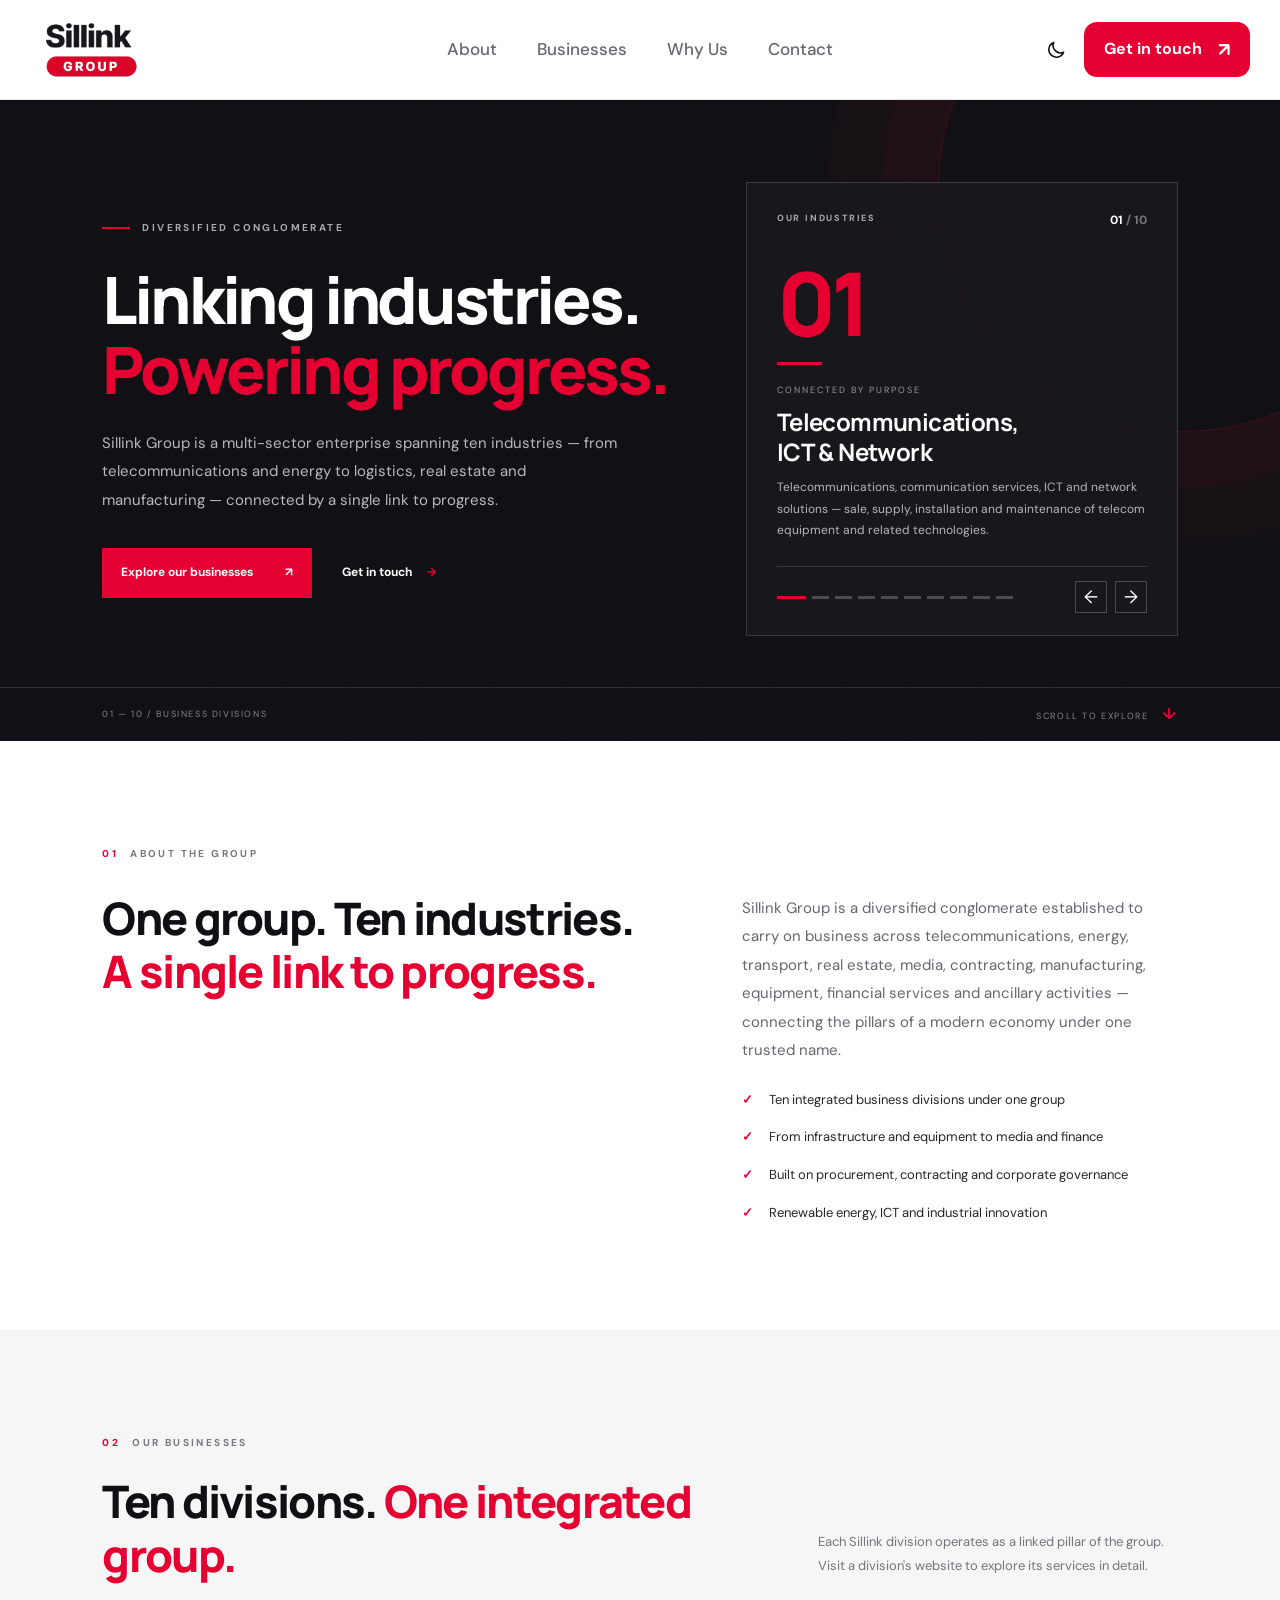
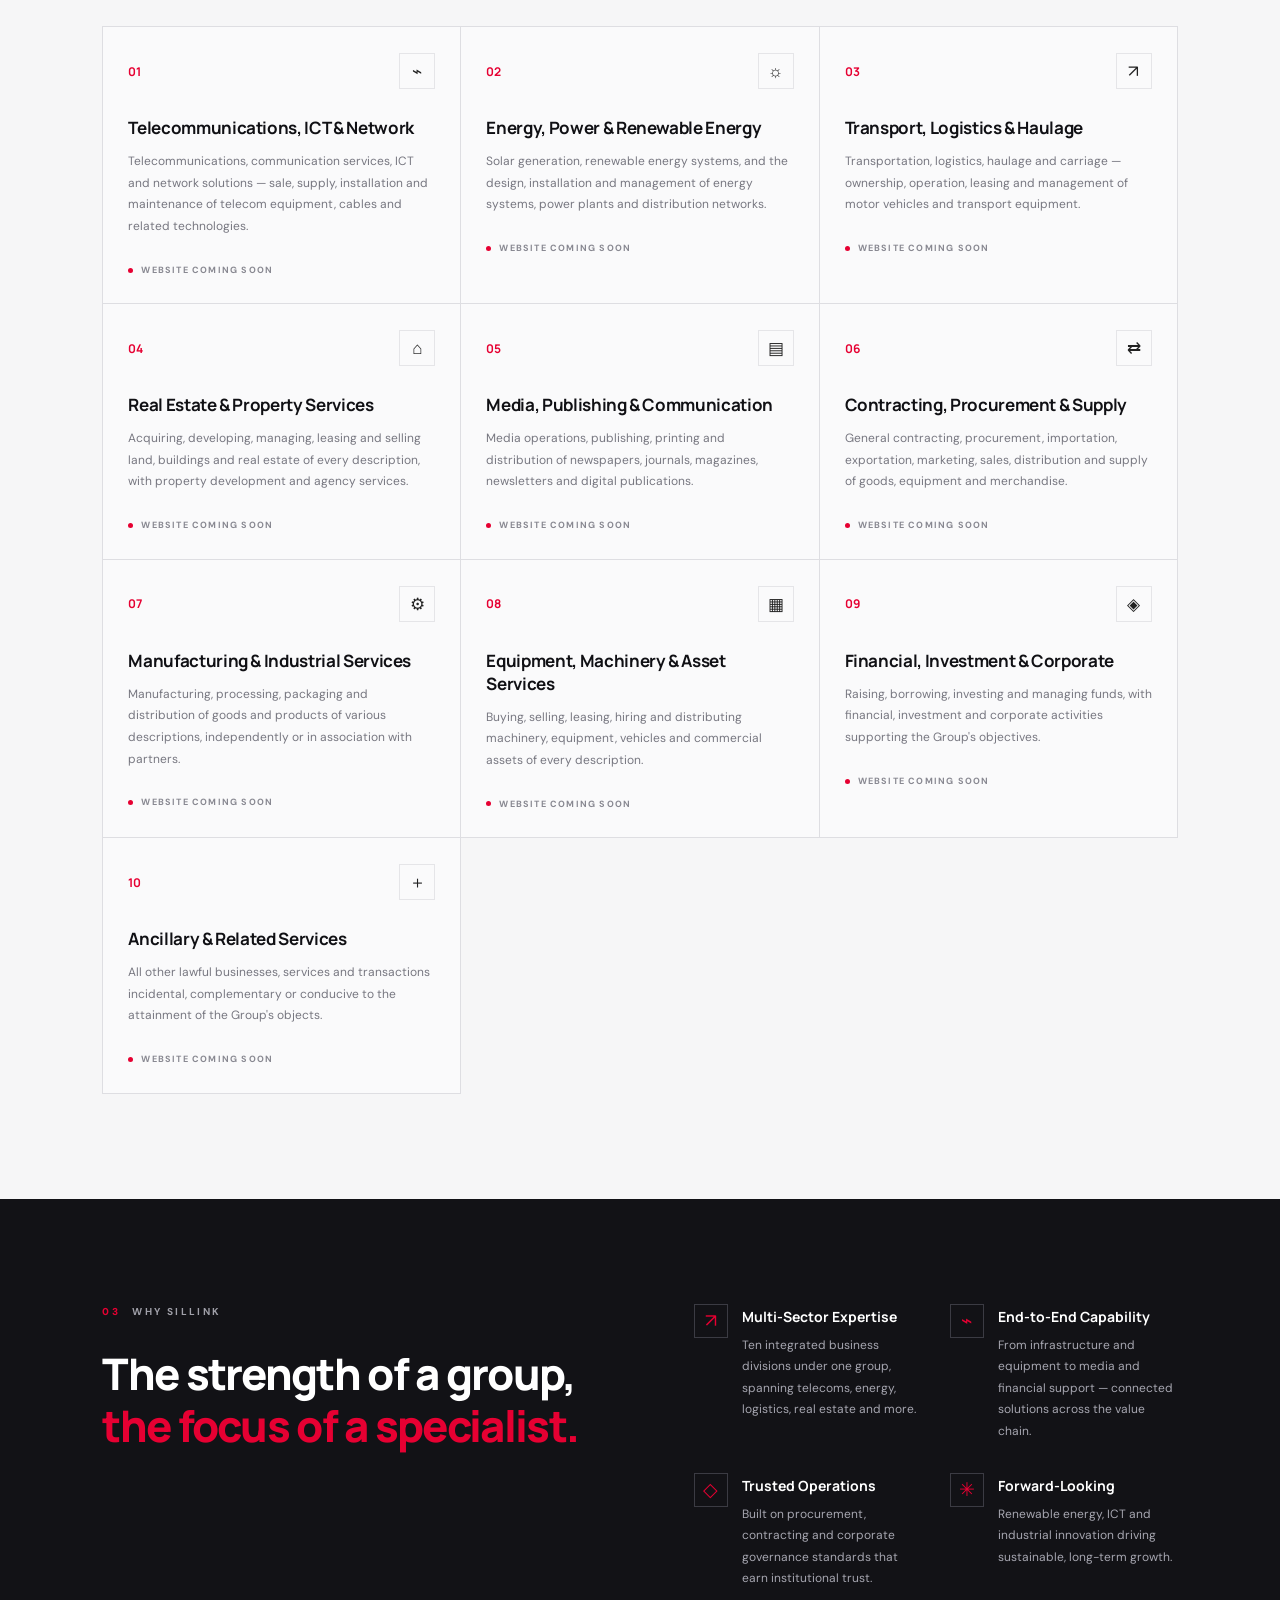
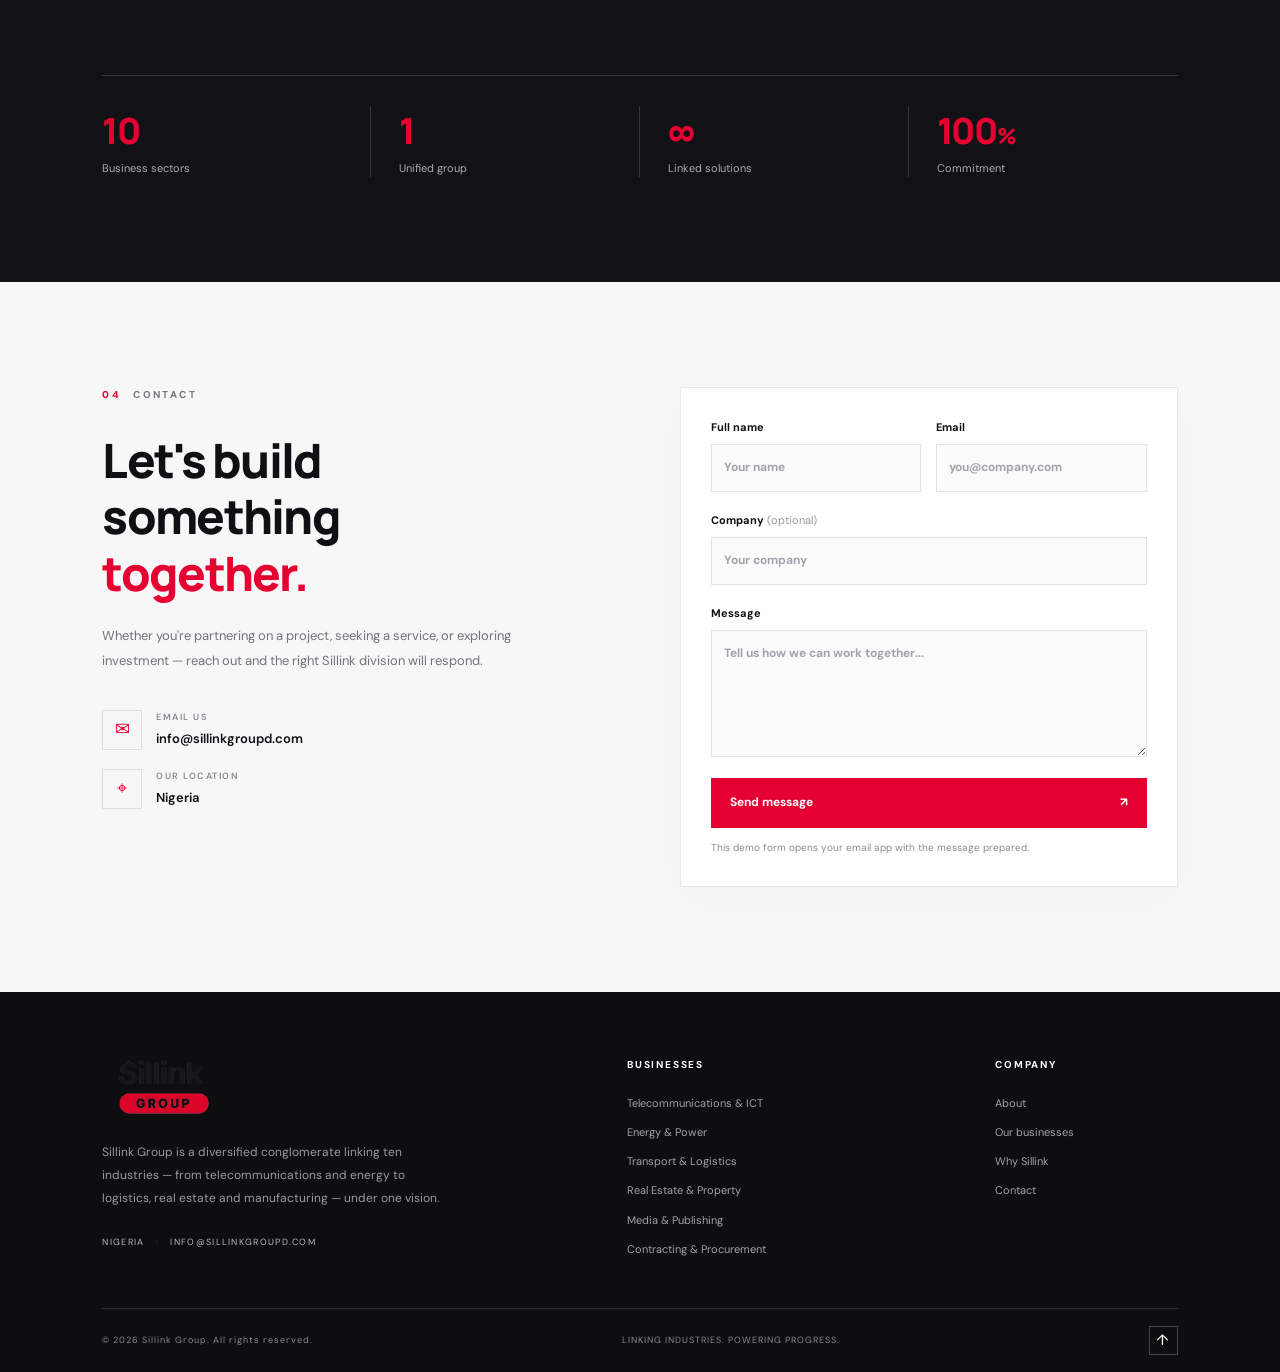
==== commit c90c28fd: "Add files via upload" ====
--- a/index.html
+++ b/index.html
@@ -14,8 +14,10 @@
     <a class="brand" href="#home" aria-label="Sillink Group home"><img src="/sillink-logo.png" alt="Sillink Group"></a>
     <button class="menu-toggle" aria-label="Open navigation" aria-expanded="false"><span></span><span></span></button>
     <nav class="main-nav" aria-label="Main navigation">
-      <a href="#about">About</a><a href="#businesses">Our businesses</a><a href="#why-sillink">Why Sillink</a><a class="nav-contact" href="#contact">Get in touch <span>↗</span></a>
+      <a href="#about">About</a><a href="#businesses">Businesses</a><a href="#why-sillink">Why Us</a><a href="#contact">Contact</a>
     </nav>
+    <button class="theme-toggle" type="button" aria-label="Switch to dark mode" title="Switch to dark mode"><svg class="theme-icon" viewBox="0 0 24 24" aria-hidden="true"><path d="M20.1 15.1A8.5 8.5 0 0 1 8.9 3.9 8.7 8.7 0 1 0 20.1 15.1Z"/></svg></button>
+    <a class="nav-contact" href="#contact">Get in touch <span>↗</span></a>
   </header>
 
   <main>
--- a/styles.css
+++ b/styles.css
@@ -10,3 +10,28 @@
 @media(max-width:900px){.main-nav{gap:20px}.hero{grid-template-columns:1fr  .9fr;gap:4%;padding-left:5vw;padding-right:5vw}.hero h1{font-size:52px}.section-pad{padding:78px 5vw}.business-grid{grid-template-columns:repeat(2,1fr)}.why-section{gap:40px 6%}.contact-section{gap:6%}.footer-main{gap:6%}}
 @media(max-width:680px){.site-header{height:74px;padding:0 22px}.brand{width:125px}.brand img{max-height:58px}.menu-toggle{display:flex;flex-direction:column;gap:6px}.menu-toggle span{display:block;width:25px;height:2px;background:#16161b}.main-nav{display:none;position:absolute;top:73px;left:0;right:0;background:#fff;padding:20px 24px 25px;align-items:stretch;gap:0;flex-direction:column;border-bottom:1px solid var(--line);box-shadow:0 14px 20px #0000000a}.main-nav.open{display:flex}.main-nav a{padding:13px 0}.main-nav .nav-contact{padding:13px 16px;margin-top:8px}.hero{display:flex;flex-direction:column;align-items:stretch;gap:45px;padding:65px 24px 83px}.hero h1{font-size:clamp(42px,11vw,58px);letter-spacing:-2.5px}.hero-intro{font-size:13px}.hero-actions{gap:20px;flex-wrap:wrap}.button{padding:14px 15px}.hero-feature{min-height:350px;padding:23px}.feature-number{font-size:76px;margin-top:24px}.hero-bottom{padding:0 24px;font-size:8px;letter-spacing:1px}.section-pad{padding:68px 24px}.about-content,.section-heading,.contact-section{grid-template-columns:1fr;display:grid;gap:27px}.about h2,.section-heading h2,.why-heading h2{font-size:34px;letter-spacing:-1.2px}.section-heading{align-items:start;margin-bottom:30px}.section-heading>p{max-width:100%}.business-grid{grid-template-columns:1fr}.business-card{min-height:0;padding:23px}.business-card-top{margin-bottom:20px}.why-section{grid-template-columns:1fr;gap:35px}.why-content{grid-template-columns:1fr;gap:25px}.stats{grid-template-columns:repeat(2,1fr);gap:22px 0;margin-top:0}.stats>div{padding-left:20px}.stats>div:nth-child(odd){padding-left:0;border-right:1px solid #34343a}.stats>div:nth-child(even){border-right:0}.stats strong{font-size:31px}.contact-section{gap:35px}.contact-form{padding:22px}.form-row{grid-template-columns:1fr;gap:0}.footer-main{grid-template-columns:1fr 1fr;gap:35px 22px}.footer-about{grid-column:1/-1}.footer-bottom{padding:16px 0;align-items:flex-start;flex-wrap:wrap;line-height:1.8}.footer-bottom span:nth-child(2){order:3;width:100%}}
 @media(prefers-reduced-motion:reduce){html{scroll-behavior:auto}*,*:before,*:after{transition:none!important}}
+
+/* Header layout tuned to the supplied reference screenshot. */
+.site-header{height:100px;padding:0 30px;display:grid;grid-template-columns:1fr auto 1fr;gap:28px;background:var(--paper);border-bottom:1px solid var(--line)}
+.brand{width:132px;justify-self:start}.brand img{max-height:70px}
+.main-nav{justify-self:center;gap:40px;font-size:17px;font-weight:500;white-space:nowrap}
+.main-nav>a:not(.nav-contact){color:var(--muted)}
+.theme-toggle{justify-self:end;display:inline-flex;align-items:center;justify-content:center;width:36px;height:40px;padding:6px;border:0;background:transparent;color:var(--ink);cursor:pointer}
+.theme-icon{width:21px;height:21px;fill:none;stroke:currentColor;stroke-width:1.8;stroke-linecap:round;stroke-linejoin:round}
+.nav-contact{justify-self:end;display:inline-flex;align-items:center;gap:16px;background:var(--red);color:#fff;padding:12px 20px;border-radius:13px;font-size:16px;font-weight:700;white-space:nowrap}
+.nav-contact span{padding-left:0;font-size:19px}
+.site-header .nav-contact{grid-column:3;grid-row:1;margin-left:auto;margin-right:0}
+.site-header .theme-toggle{grid-column:3;grid-row:1;margin-right:176px}
+@media(max-width:900px){.site-header{padding:0 24px;grid-template-columns:1fr auto auto;gap:14px}.main-nav{gap:18px;font-size:14px}.site-header .nav-contact{font-size:13px;padding:11px 13px}.site-header .theme-toggle{margin-right:132px}}
+@media(max-width:680px){.site-header{height:74px;padding:0 18px;display:flex;gap:10px}.brand{width:112px}.brand img{max-height:58px}.menu-toggle{order:5;margin-left:auto}.site-header .theme-toggle{display:inline-flex;order:3;margin:0;width:32px}.site-header .nav-contact{order:4;margin:0;font-size:12px;padding:9px 11px;border-radius:9px;gap:8px}.main-nav{order:6;top:73px;gap:0;font-size:15px}.main-nav a{padding:12px 0}.main-nav.open{display:flex}.site-header .theme-toggle{position:static}}
+
+/* Dark mode palette, controlled by the header switch. */
+:root.dark-theme{--ink:#f5f5f7;--muted:#b8b8c2;--paper:#111115;--soft:#19191f;--line:#33333b;color-scheme:dark}
+html.dark-theme body{background:var(--paper);color:var(--ink)}
+html.dark-theme .site-header{background:#111115;border-bottom-color:#303036}
+html.dark-theme .main-nav>a:not(.nav-contact){color:#d0d0d7}
+html.dark-theme .about,html.dark-theme .businesses,html.dark-theme .why-section,html.dark-theme .contact-section{background:#111115;color:var(--ink)}
+html.dark-theme .business-card,html.dark-theme .contact-form{background:#19191f;border-color:#36363e}
+html.dark-theme input,html.dark-theme textarea{background:#111115;color:#f5f5f7;border-color:#3b3b44}
+html.dark-theme .site-footer{background:#0b0b0e;color:#eee;border-color:#303036}
+html.dark-theme .theme-toggle{color:#f5f5f7}
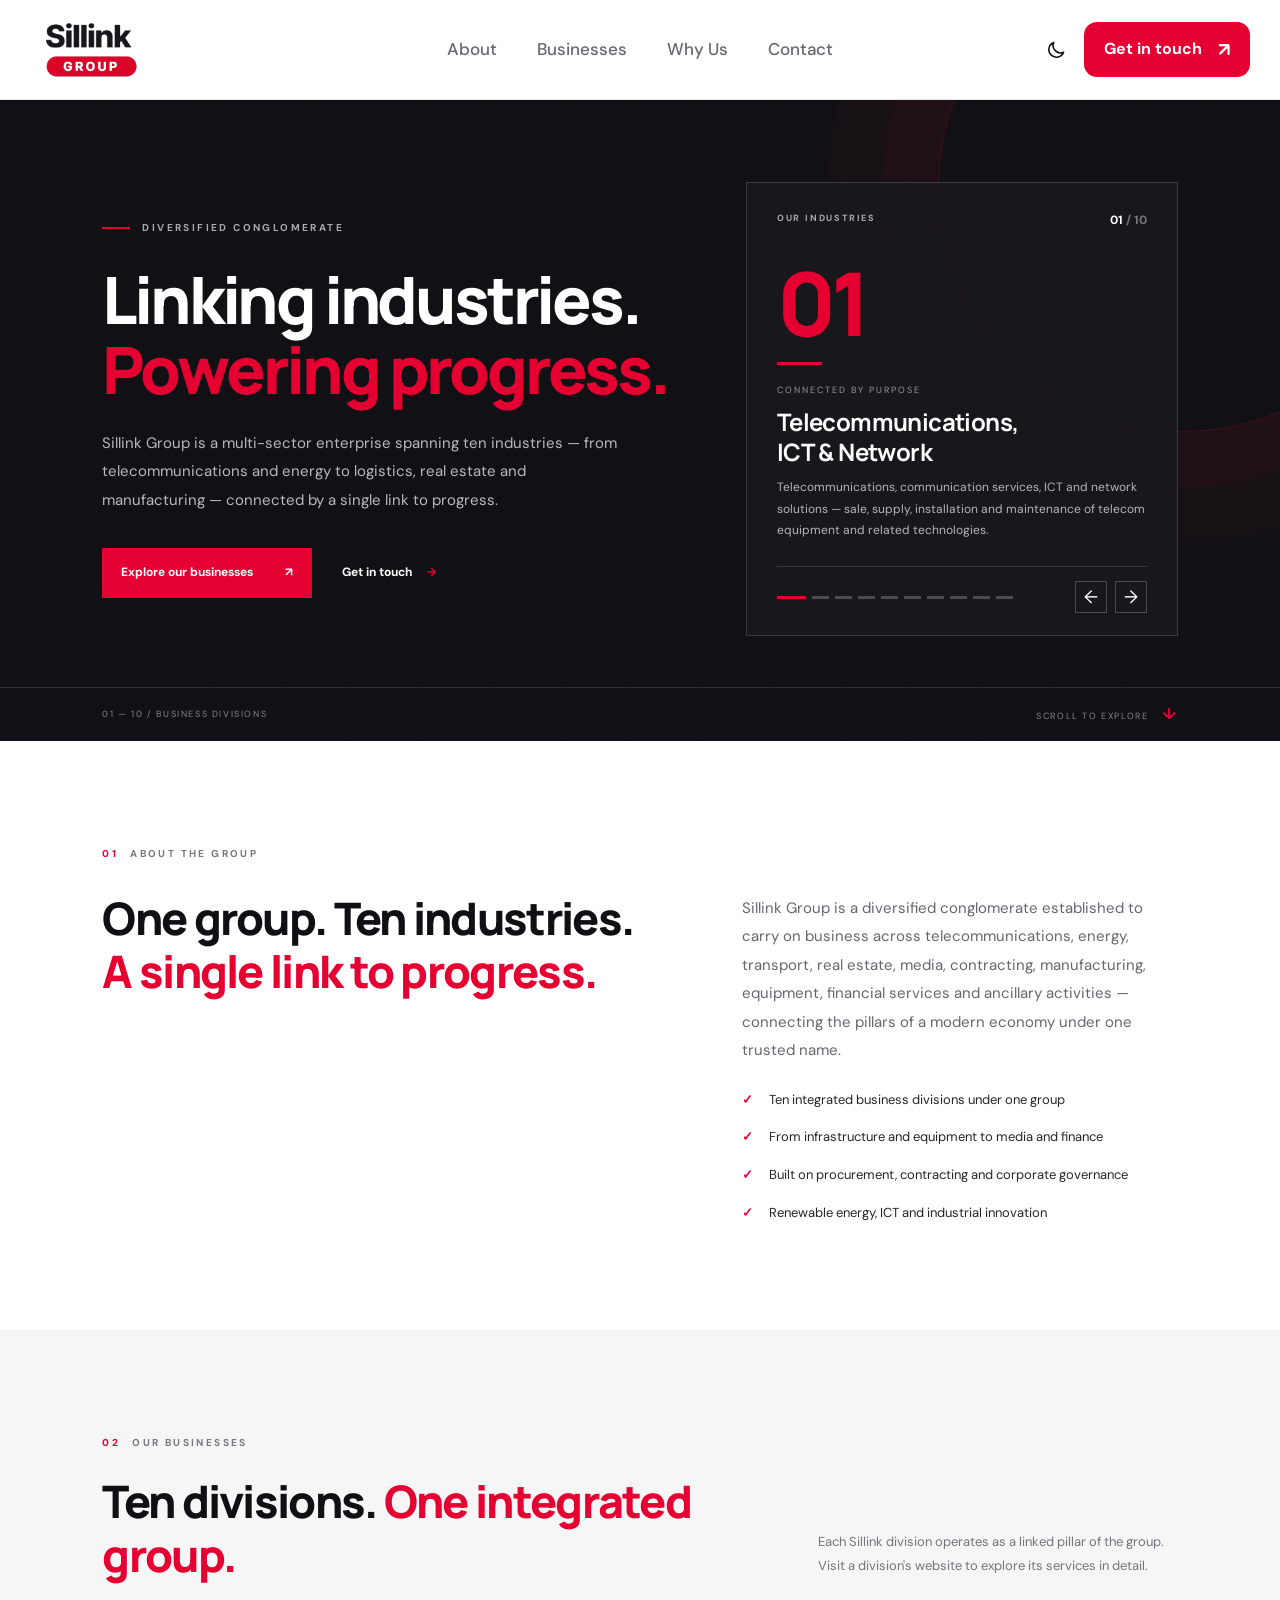
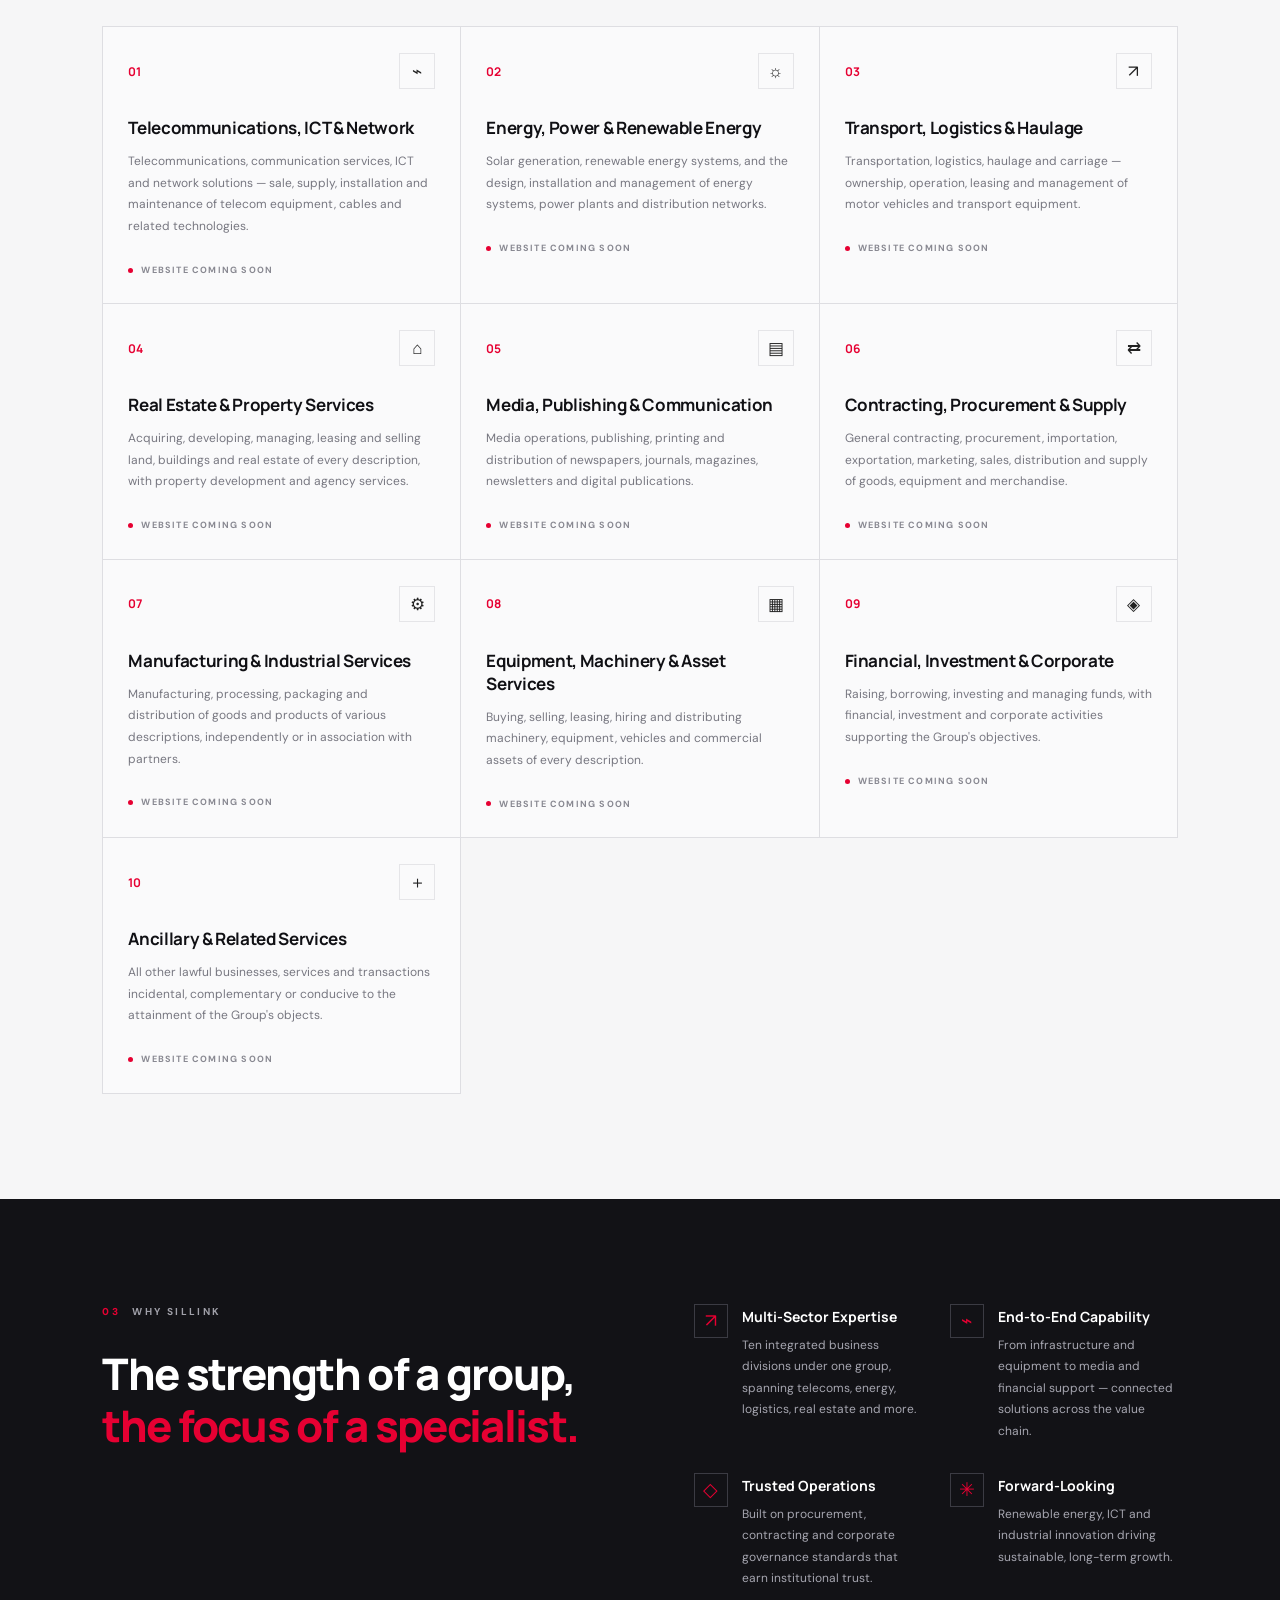
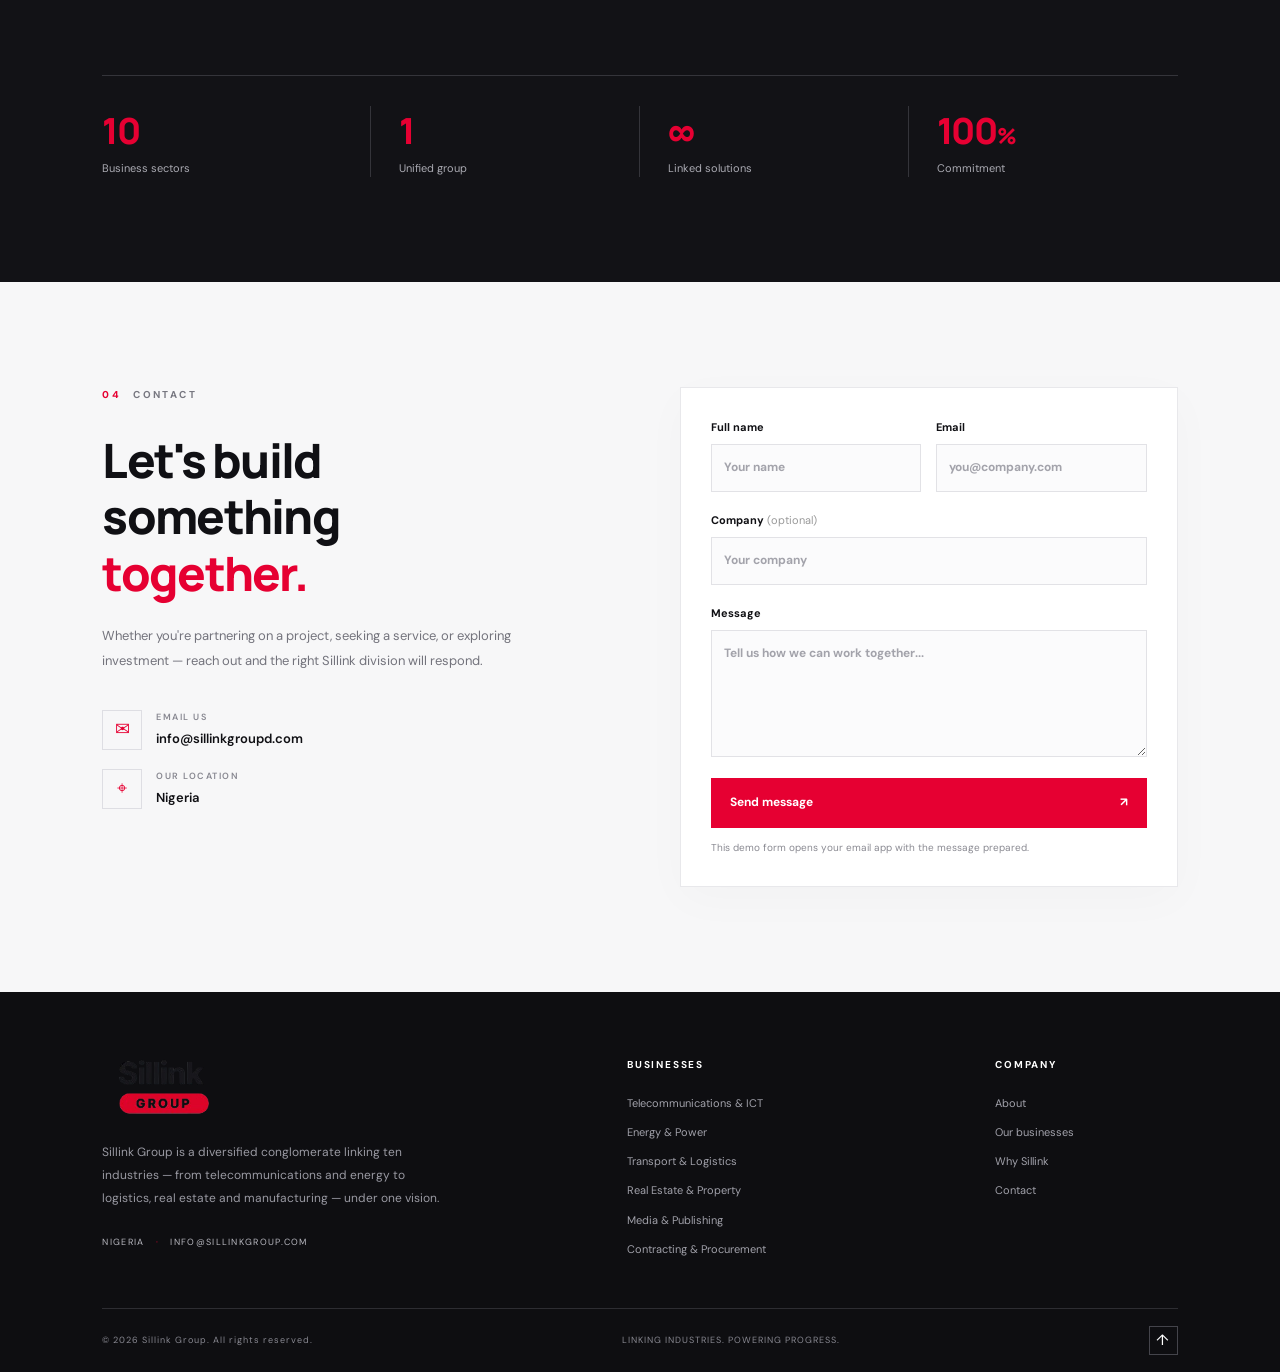
==== commit 8a8cbd62: "Fix email address in footer Corrected email address in the footer section." ====
--- a/index.html
+++ b/index.html
@@ -88,7 +88,7 @@
   </main>
 
   <footer class="site-footer">
-    <div class="footer-main"><div class="footer-about"><a class="brand footer-brand" href="#home"><img src="/sillink-logo.png" alt="Sillink Group"></a><p>Sillink Group is a diversified conglomerate linking ten industries — from telecommunications and energy to logistics, real estate and manufacturing — under one vision.</p><div class="footer-location">NIGERIA <span>·</span> <a href="mailto:info@sillinkgroupd.com">INFO@SILLINKGROUPD.COM</a></div></div>
+    <div class="footer-main"><div class="footer-about"><a class="brand footer-brand" href="#home"><img src="/sillink-logo.png" alt="Sillink Group"></a><p>Sillink Group is a diversified conglomerate linking ten industries — from telecommunications and energy to logistics, real estate and manufacturing — under one vision.</p><div class="footer-location">NIGERIA <span>·</span> <a href="mailto:info@sillinkgroup.com">INFO@SILLINKGROUP.COM</a></div></div>
       <div class="footer-links"><h3>BUSINESSES</h3><a href="#businesses">Telecommunications &amp; ICT</a><a href="#businesses">Energy &amp; Power</a><a href="#businesses">Transport &amp; Logistics</a><a href="#businesses">Real Estate &amp; Property</a><a href="#businesses">Media &amp; Publishing</a><a href="#businesses">Contracting &amp; Procurement</a></div>
       <div class="footer-links"><h3>COMPANY</h3><a href="#about">About</a><a href="#businesses">Our businesses</a><a href="#why-sillink">Why Sillink</a><a href="#contact">Contact</a></div>
     </div>
@@ -96,4 +96,4 @@
   </footer>
   <script src="script.js"></script>
 </body>
-</html>+</html>
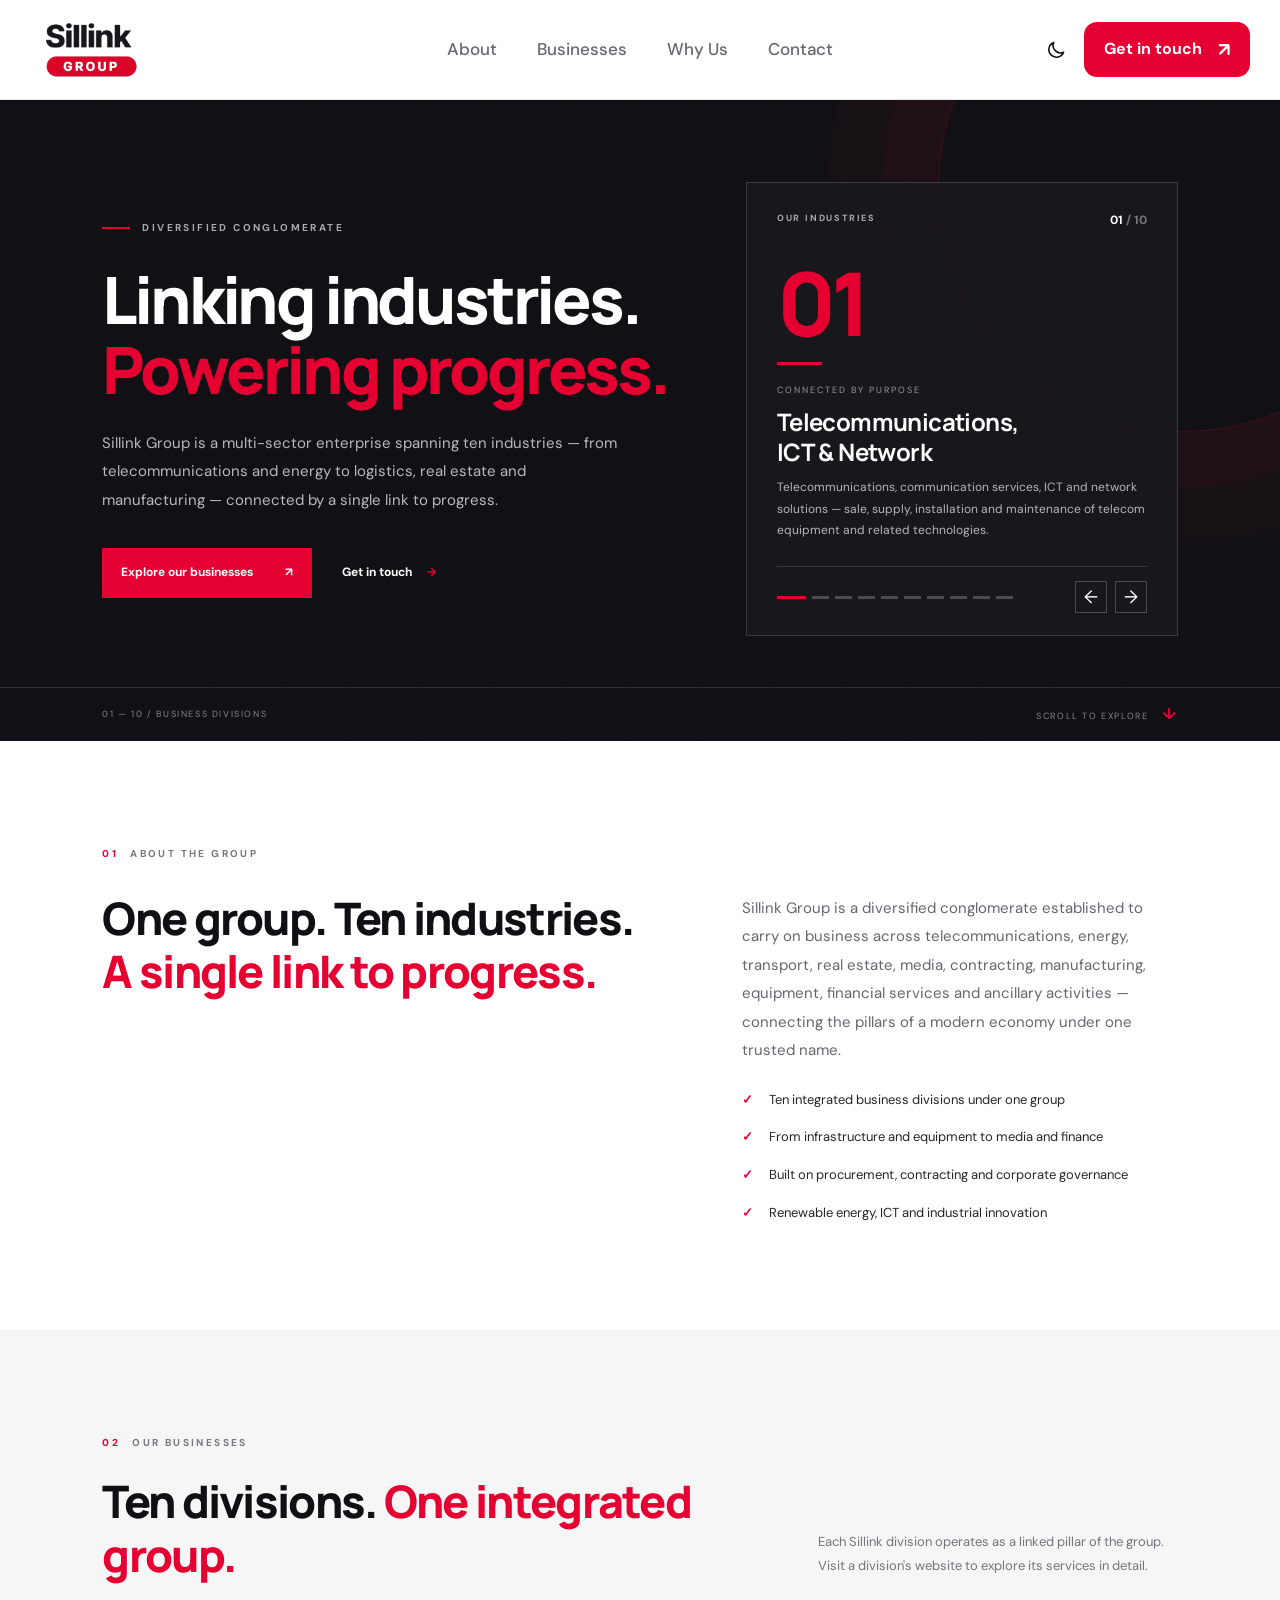
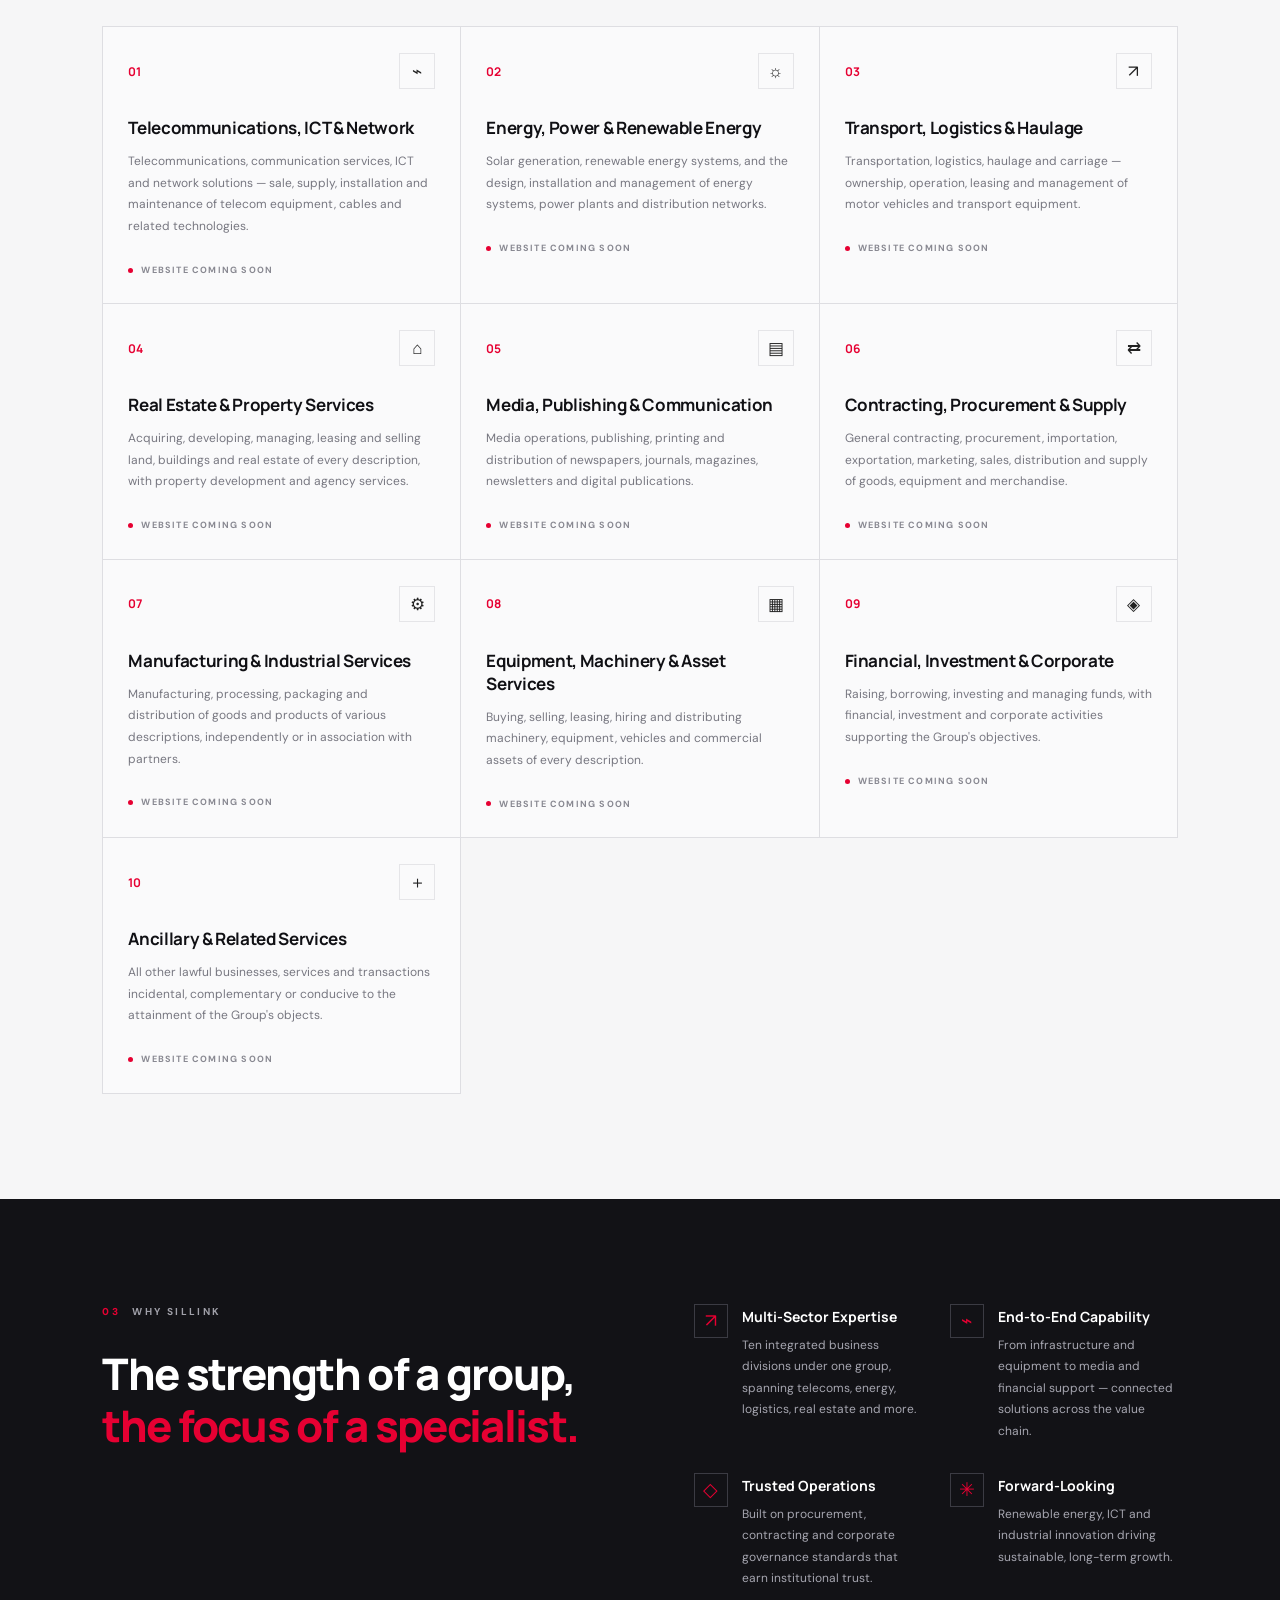
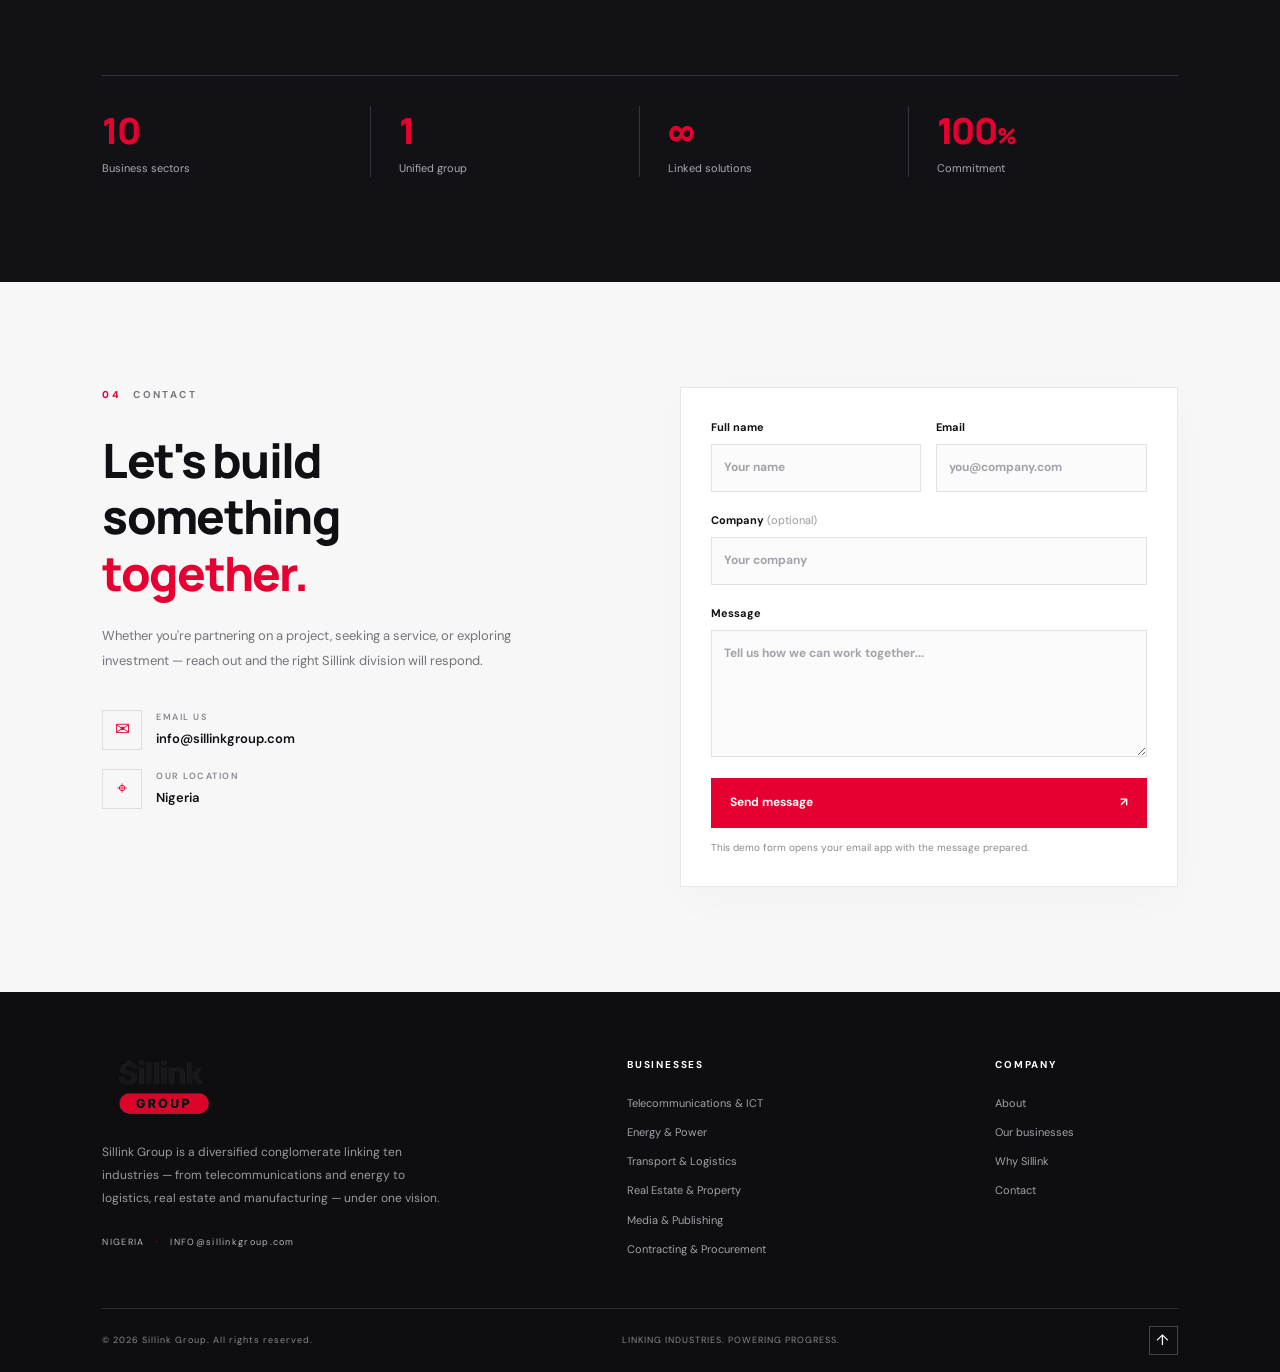
==== commit da7a8e40: "Add files via upload" ====
--- a/index.html
+++ b/index.html
@@ -75,7 +75,7 @@
 
     <section class="contact-section section-pad" id="contact">
       <div class="contact-intro"><div class="section-label"><span>04</span> CONTACT</div><h2>Let's build something <span>together.</span></h2><p>Whether you're partnering on a project, seeking a service, or exploring investment — reach out and the right Sillink division will respond.</p>
-        <div class="contact-details"><a href="mailto:info@sillinkgroupd.com"><span class="contact-symbol">✉</span><span><small>EMAIL US</small>info@sillinkgroupd.com</span></a><div><span class="contact-symbol">⌖</span><span><small>OUR LOCATION</small>Nigeria</span></div></div>
+        <div class="contact-details"><a href="mailto:info@sillinkgroup.com"><span class="contact-symbol">✉</span><span><small>EMAIL US</small>info@sillinkgroup.com</span></a><div><span class="contact-symbol">⌖</span><span><small>OUR LOCATION</small>Nigeria</span></div></div>
       </div>
       <form class="contact-form" id="contact-form">
         <div class="form-row"><label>Full name<input name="name" placeholder="Your name" required></label><label>Email<input type="email" name="email" placeholder="you@company.com" required></label></div>
@@ -88,7 +88,7 @@
   </main>
 
   <footer class="site-footer">
-    <div class="footer-main"><div class="footer-about"><a class="brand footer-brand" href="#home"><img src="/sillink-logo.png" alt="Sillink Group"></a><p>Sillink Group is a diversified conglomerate linking ten industries — from telecommunications and energy to logistics, real estate and manufacturing — under one vision.</p><div class="footer-location">NIGERIA <span>·</span> <a href="mailto:info@sillinkgroup.com">INFO@SILLINKGROUP.COM</a></div></div>
+    <div class="footer-main"><div class="footer-about"><a class="brand footer-brand" href="#home"><img src="/sillink-logo.png" alt="Sillink Group"></a><p>Sillink Group is a diversified conglomerate linking ten industries — from telecommunications and energy to logistics, real estate and manufacturing — under one vision.</p><div class="footer-location">NIGERIA <span>·</span> <a href="mailto:info@sillinkgroup.com">INFO@sillinkgroup.com</a></div></div>
       <div class="footer-links"><h3>BUSINESSES</h3><a href="#businesses">Telecommunications &amp; ICT</a><a href="#businesses">Energy &amp; Power</a><a href="#businesses">Transport &amp; Logistics</a><a href="#businesses">Real Estate &amp; Property</a><a href="#businesses">Media &amp; Publishing</a><a href="#businesses">Contracting &amp; Procurement</a></div>
       <div class="footer-links"><h3>COMPANY</h3><a href="#about">About</a><a href="#businesses">Our businesses</a><a href="#why-sillink">Why Sillink</a><a href="#contact">Contact</a></div>
     </div>
@@ -96,4 +96,4 @@
   </footer>
   <script src="script.js"></script>
 </body>
-</html>
+</html>
